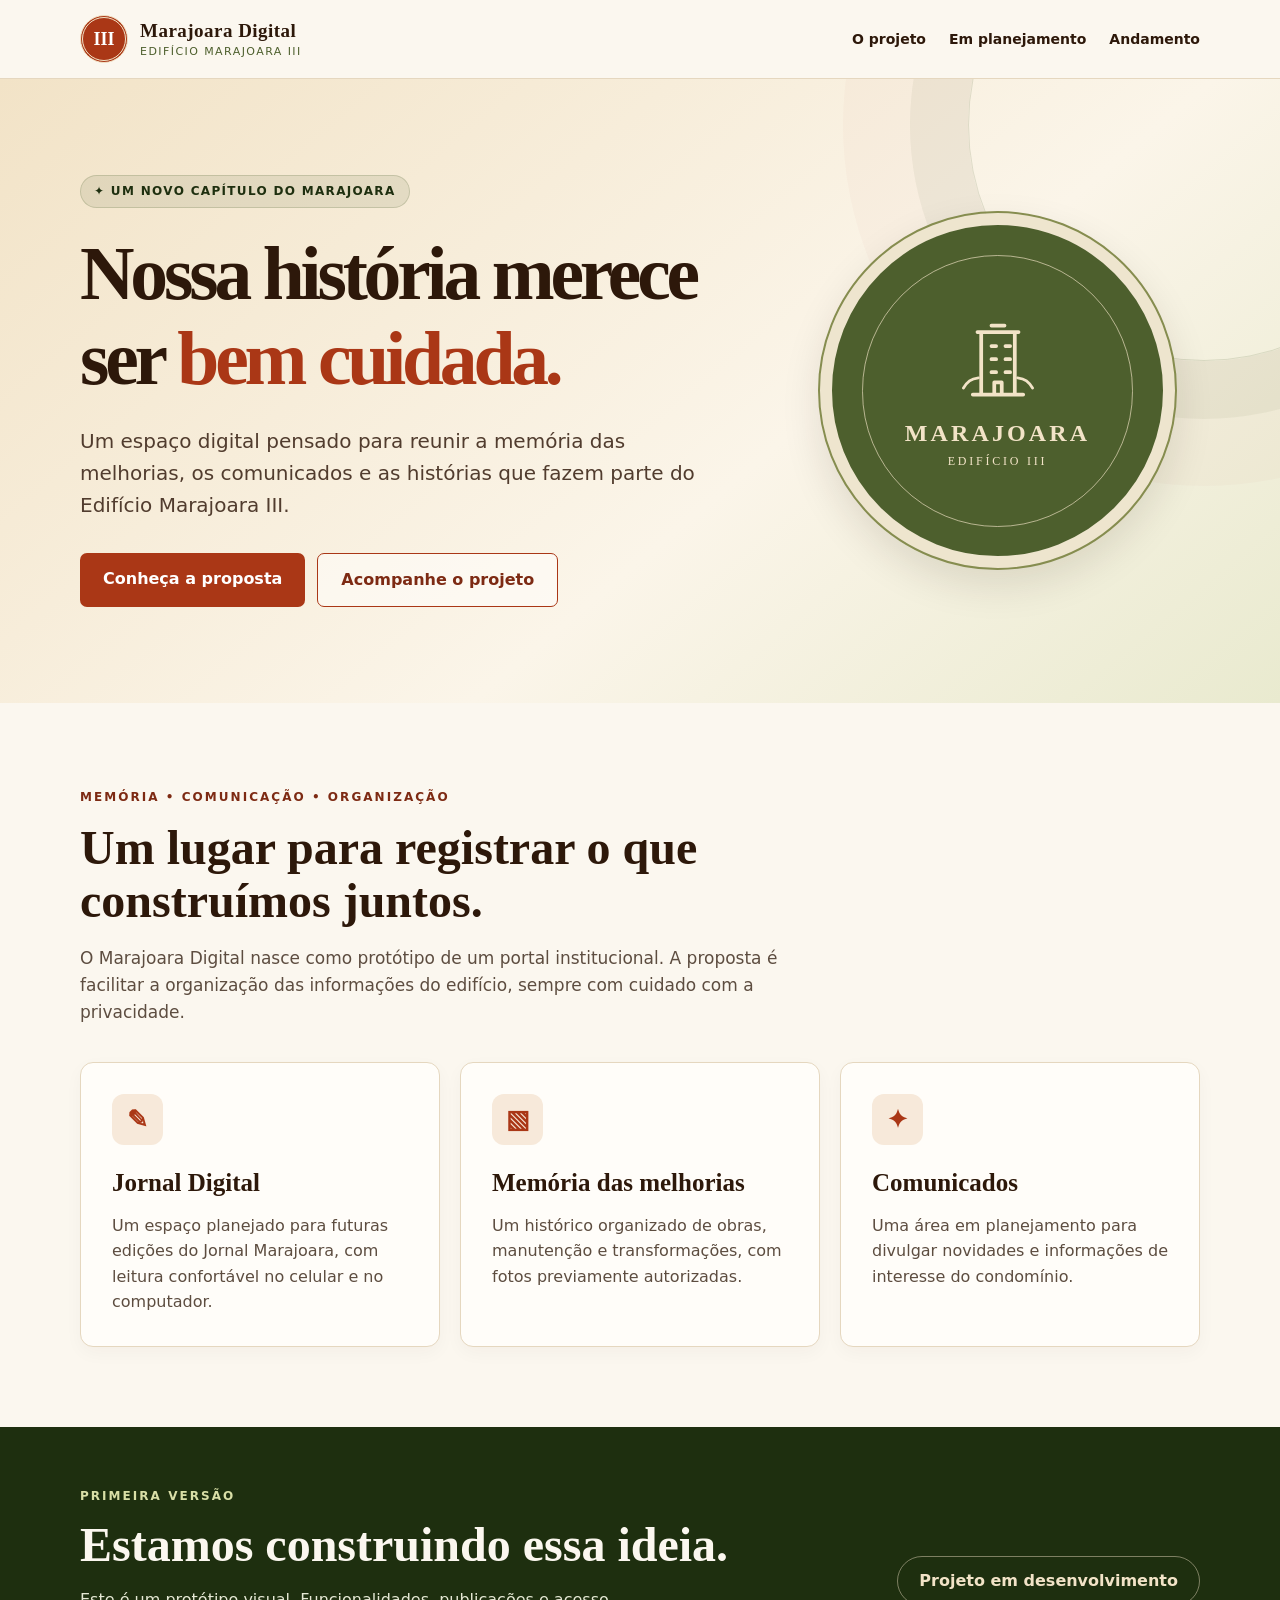
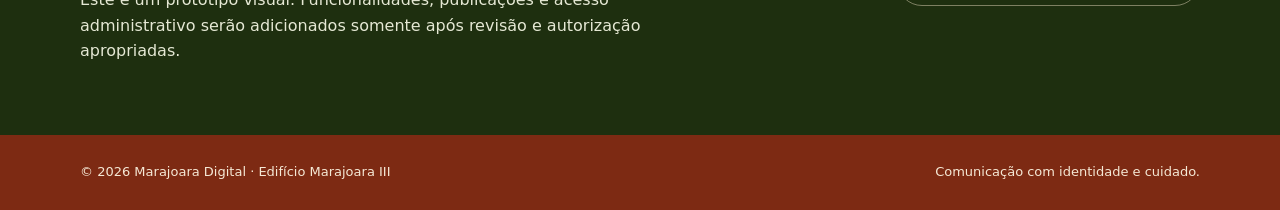
==== index.html @ 214b1c02 "Add files via upload" ====
<!doctype html>
<html lang="pt-BR">
<head>
  <meta charset="utf-8">
  <meta name="viewport" content="width=device-width, initial-scale=1">
  <meta name="theme-color" content="#AA3716">
  <meta name="description" content="Conheça o Marajoara Digital, um projeto de memória, informação e comunicação para o Edifício Marajoara III.">
  <title>Marajoara Digital | Edifício Marajoara III</title>
  <style>
    :root {
      --terracota: #AA3716;
      --terracota-dark: #7D2A13;
      --cream: #F2E3C7;
      --paper: #FBF7EF;
      --ink: #2D180A;
      --green: #4D5F2D;
      --deep-green: #1E2F0F;
      --olive: #868D4F;
      --line: #E5D7BF;
      --shadow: 0 16px 40px rgba(45,24,10,.12);
    }
    * { box-sizing: border-box; }
    html { scroll-behavior: smooth; }
    body { margin: 0; background: var(--paper); color: var(--ink); font: 16px/1.6 system-ui,-apple-system,"Segoe UI",sans-serif; }
    a { color: inherit; }
    a:focus-visible { outline: 3px solid var(--green); outline-offset: 4px; }
    .wrap { width: min(1120px, calc(100% - 40px)); margin-inline: auto; }
    header { background: var(--paper); border-bottom: 1px solid var(--line); }
    .nav { display: flex; align-items: center; justify-content: space-between; flex-wrap: wrap; gap: 20px; padding-block: 15px; }
    .brand { display: flex; align-items: center; gap: 12px; text-decoration: none; }
    .brand-mark { display: grid; place-items: center; width: 48px; height: 48px; border-radius: 50%; background: var(--terracota); color: white; font: bold 18px/1 Georgia,serif; border: 3px double var(--cream); }
    .brand-text { display: grid; line-height: 1.18; }
    .brand-text strong { font: bold 19px Georgia,serif; letter-spacing: .025em; }
    .brand-text small { margin-top: 4px; font-size: 11px; letter-spacing: .13em; text-transform: uppercase; color: var(--green); }
    nav { display: flex; gap: 23px; align-items: center; flex-wrap: wrap; }
    nav a { font-size: 14px; font-weight: 650; text-decoration: none; }
    nav a:hover { color: var(--terracota); }
    .hero { position: relative; overflow: hidden; background: linear-gradient(140deg, var(--cream), #FBF5E9 60%, #E9EACF); }
    .hero::before { content: ""; position: absolute; width: 470px; height: 470px; border: 1px solid rgba(77,95,45,.16); border-radius: 50%; right: -160px; top: -190px; box-shadow: 0 0 0 58px rgba(77,95,45,.06), 0 0 0 125px rgba(170,55,22,.025); }
    .hero-inner { position: relative; display: grid; grid-template-columns: 1.25fr .75fr; gap: 40px; align-items: center; padding-block: 96px; }
    .eyebrow { display: inline-flex; align-items: center; gap: 8px; padding: 6px 13px; background: rgba(77,95,45,.11); border: 1px solid rgba(77,95,45,.2); border-radius: 40px; color: var(--deep-green); text-transform: uppercase; font-size: 12px; letter-spacing: .11em; font-weight: 750; }
    h1, h2, h3 { font-family: Georgia,"Times New Roman",serif; line-height: 1.12; }
    h1 { font-size: clamp(43px, 5.9vw, 80px); letter-spacing: -.055em; margin: 24px 0; }
    h1 em { color: var(--terracota); font-style: normal; }
    .lead { max-width: 650px; font-size: clamp(17px,1.8vw,20px); color: #513C2E; }
    .actions { display:flex; flex-wrap: wrap; gap: 12px; margin-top: 32px; }
    .button { text-decoration: none; display: inline-block; padding: 13px 23px; border-radius: 7px; font-weight: 720; transition: transform .2s; }
    .button:hover { transform: translateY(-2px); }
    .button.primary { background: var(--terracota); color: white; }
    .button.secondary { border: 1px solid var(--terracota); color: var(--terracota-dark); background: rgba(255,255,255,.45); }
    .hero-art { min-height: 370px; display: grid; place-items: center; }
    .seal { width: min(100%,355px); aspect-ratio: 1; border-radius: 50%; background: var(--green); display: grid; place-items: center; box-shadow: var(--shadow); border: 12px solid #EEE5CE; outline: 2px solid var(--olive); color: var(--cream); }
    .seal-inner { text-align: center; border: 1px solid rgba(242,227,199,.65); width: 82%; aspect-ratio: 1; border-radius: 50%; display: flex; flex-direction: column; align-items: center; justify-content: center; }
    .seal svg { width: 84px; height: 98px; margin-bottom: 10px; }
    .seal b { font: bold 24px Georgia,serif; letter-spacing: .13em; }
    .seal span { font: 12px Georgia,serif; letter-spacing: .23em; margin-top: 7px; }
    section.content { padding-block: 80px; }
    .section-title { max-width: 700px; }
    .kicker { color: var(--terracota-dark); font-size: 12px; font-weight: 800; letter-spacing: .17em; text-transform: uppercase; }
    h2 { font-size: clamp(32px,3.9vw,48px); margin: 12px 0 16px; }
    .section-title p { color: #5D4D40; font-size: 17px; }
    .cards { display: grid; grid-template-columns: repeat(3,minmax(0,1fr)); gap: 20px; margin-top: 35px; }
    .card { background: #FFFDF9; border: 1px solid var(--line); border-radius: 13px; padding: 31px; box-shadow: 0 6px 18px rgba(45,24,10,.035); }
    .card-icon { display: grid; place-items: center; height: 51px; width: 51px; font: bold 25px Georgia,serif; color: var(--terracota); background: #F7E9DA; border-radius: 12px; }
    .card h3 { margin: 24px 0 9px; font-size: 25px; }
    .card p { color: #5D4D40; margin-bottom: 0; }
    .status { background: var(--deep-green); color: var(--paper); }
    .status-inner { display: grid; grid-template-columns: 1fr auto; align-items: center; gap: 35px; padding-block: 55px; }
    .status .kicker { color: #D9DFA7; }
    .status h2 { margin-block: 10px; }
    .status p { color: #E5E8D4; max-width: 640px; }
    .status-tag { border: 1px solid rgba(242,227,199,.45); color: var(--cream); border-radius: 999px; padding: 11px 21px; white-space: nowrap; font-weight: 700; }
    footer { background: var(--terracota-dark); color: #F5E8D5; padding-block: 27px; }
    footer .wrap { display: flex; justify-content: space-between; gap: 20px; flex-wrap: wrap; }
    footer small { font-size: 13px; }
    @media (max-width: 800px) {
      .hero-inner { grid-template-columns: 1fr; padding-block: 63px; gap: 22px; }
      .hero-art { min-height: 250px; }
      .seal { width: 250px; }
      .seal svg { height: 75px; width: 70px; }
      .seal b { font-size: 17px; }
      .seal span { font-size: 10px; }
      .cards { grid-template-columns: 1fr; }
      .status-inner { grid-template-columns: 1fr; gap: 10px; }
      .status-tag { justify-self: start; }
    }
    @media (max-width: 500px) { nav { gap: 13px; } nav a { font-size: 13px; } .brand-text strong { font-size: 16px; } section.content { padding-block: 58px; } .card { padding: 25px; } }
    @media (prefers-reduced-motion: reduce) { html { scroll-behavior: auto; } .button { transition: none; } }
  </style>
</head>
<body>
  <header id="inicio">
    <div class="wrap nav">
      <a class="brand" href="#inicio" aria-label="Marajoara Digital, início">
        <span class="brand-mark" aria-hidden="true">III</span>
        <span class="brand-text"><strong>Marajoara Digital</strong><small>Edifício Marajoara III</small></span>
      </a>
      <nav aria-label="Navegação principal">
        <a href="#projeto">O projeto</a>
        <a href="#recursos">Em planejamento</a>
        <a href="#andamento">Andamento</a>
      </nav>
    </div>
  </header>
  <main>
    <section class="hero" aria-labelledby="titulo">
      <div class="wrap hero-inner">
        <div>
          <span class="eyebrow">✦ Um novo capítulo do Marajoara</span>
          <h1 id="titulo">Nossa história merece ser <em>bem cuidada.</em></h1>
          <p class="lead">Um espaço digital pensado para reunir a memória das melhorias, os comunicados e as histórias que fazem parte do Edifício Marajoara III.</p>
          <div class="actions">
            <a class="button primary" href="#projeto">Conheça a proposta</a>
            <a class="button secondary" href="#andamento">Acompanhe o projeto</a>
          </div>
        </div>
        <div class="hero-art" aria-hidden="true">
          <div class="seal"><div class="seal-inner">
            <svg viewBox="0 0 90 100" fill="none" xmlns="http://www.w3.org/2000/svg" aria-hidden="true">
              <path d="M18 86H72M27 86V19H63V86M23 19H67M38 12H52M38 34H43M53 34H58M38 48H43M53 48H58M38 62H43M53 62H58M41 86V73H49V86" stroke="currentColor" stroke-width="4" stroke-linecap="round" stroke-linejoin="round"/>
              <path d="M8 79C12 72 16 69 24 68M82 79C78 72 74 69 66 68" stroke="currentColor" stroke-width="3" stroke-linecap="round"/>
            </svg>
            <b>MARAJOARA</b><span>EDIFÍCIO III</span>
          </div></div>
        </div>
      </div>
    </section>
    <section class="content wrap" id="projeto">
      <div class="section-title">
        <span class="kicker">Memória • Comunicação • Organização</span>
        <h2>Um lugar para registrar o que construímos juntos.</h2>
        <p>O Marajoara Digital nasce como protótipo de um portal institucional. A proposta é facilitar a organização das informações do edifício, sempre com cuidado com a privacidade.</p>
      </div>
      <div class="cards" id="recursos">
        <article class="card"><span class="card-icon" aria-hidden="true">✎</span><h3>Jornal Digital</h3><p>Um espaço planejado para futuras edições do Jornal Marajoara, com leitura confortável no celular e no computador.</p></article>
        <article class="card"><span class="card-icon" aria-hidden="true">▧</span><h3>Memória das melhorias</h3><p>Um histórico organizado de obras, manutenção e transformações, com fotos previamente autorizadas.</p></article>
        <article class="card"><span class="card-icon" aria-hidden="true">✦</span><h3>Comunicados</h3><p>Uma área em planejamento para divulgar novidades e informações de interesse do condomínio.</p></article>
      </div>
    </section>
    <section class="status" id="andamento">
      <div class="wrap status-inner">
        <div><span class="kicker">Primeira versão</span><h2>Estamos construindo essa ideia.</h2><p>Este é um protótipo visual. Funcionalidades, publicações e acesso administrativo serão adicionados somente após revisão e autorização apropriadas.</p></div>
        <span class="status-tag">Projeto em desenvolvimento</span>
      </div>
    </section>
  </main>
  <footer><div class="wrap"><small>© <span id="ano">2026</span> Marajoara Digital · Edifício Marajoara III</small><small>Comunicação com identidade e cuidado.</small></div></footer>
  <script>document.getElementById('ano').textContent = new Date().getFullYear();</script>
</body>
</html>
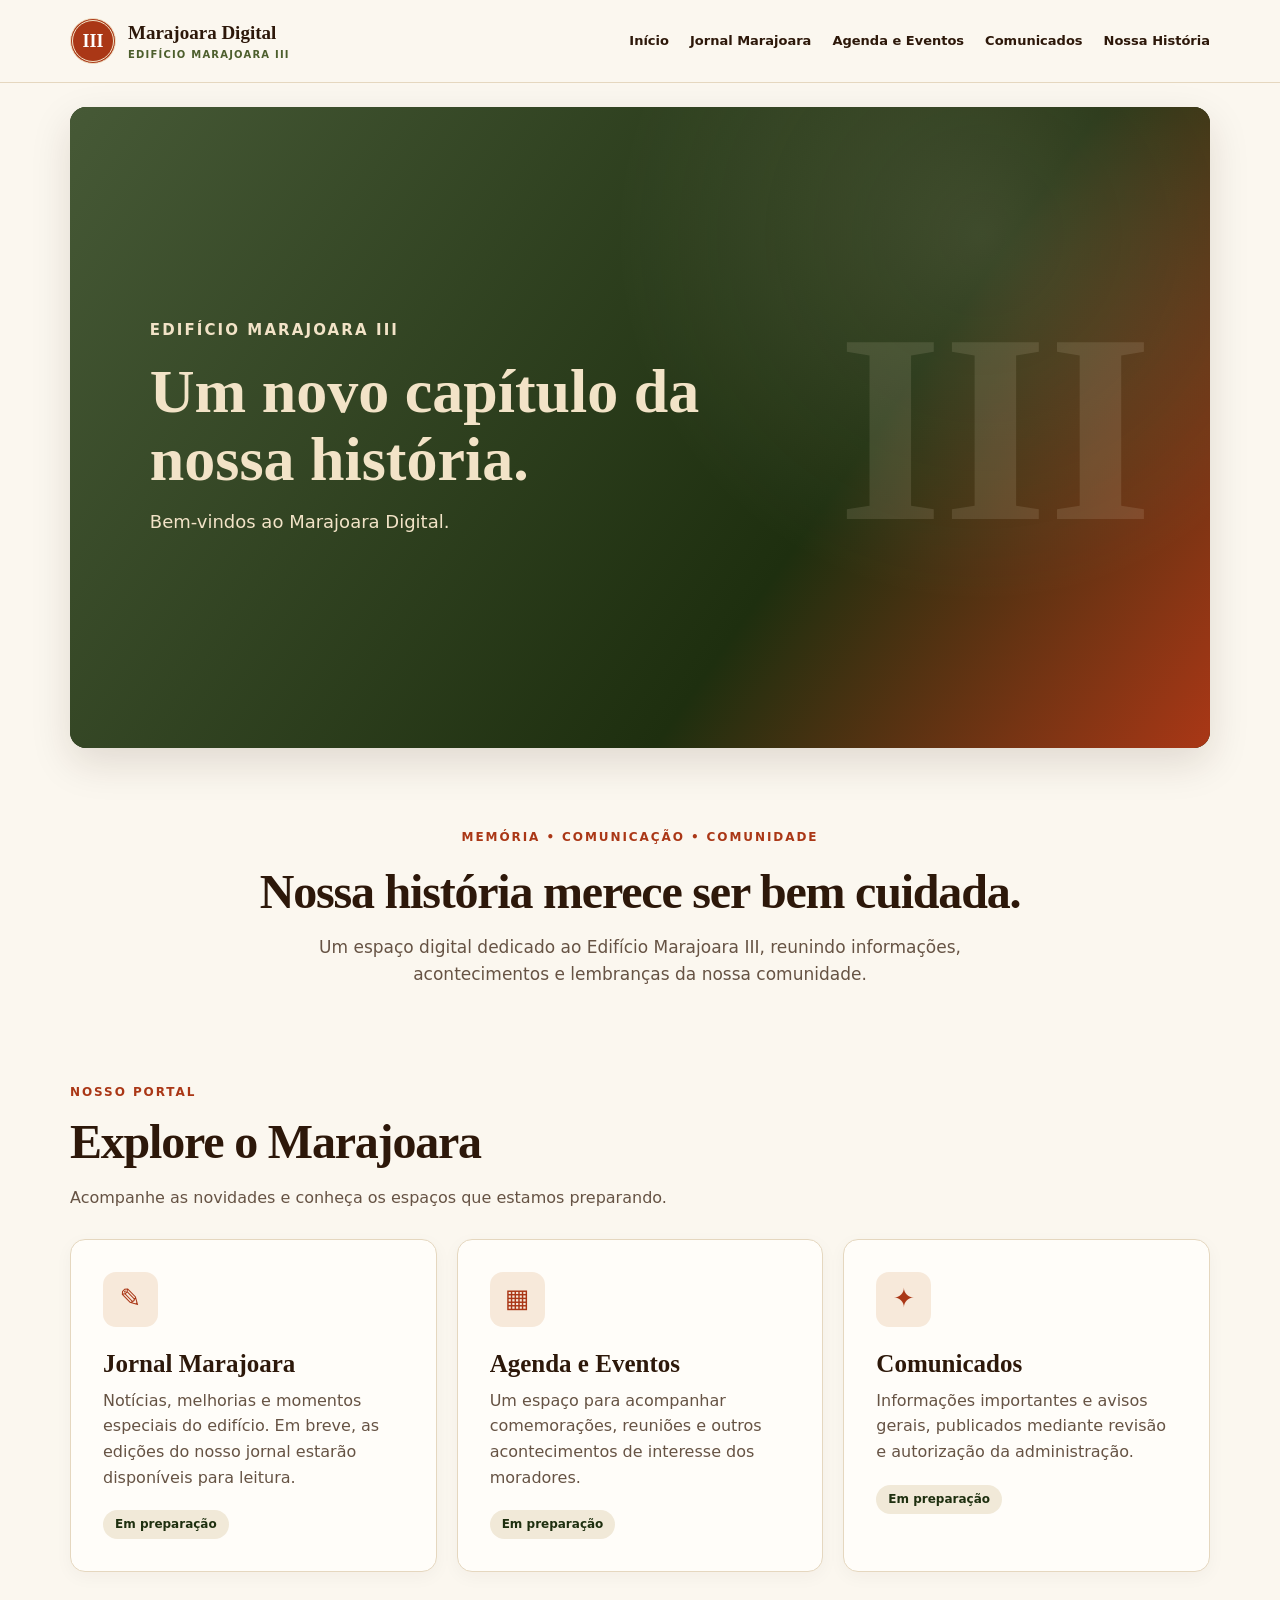
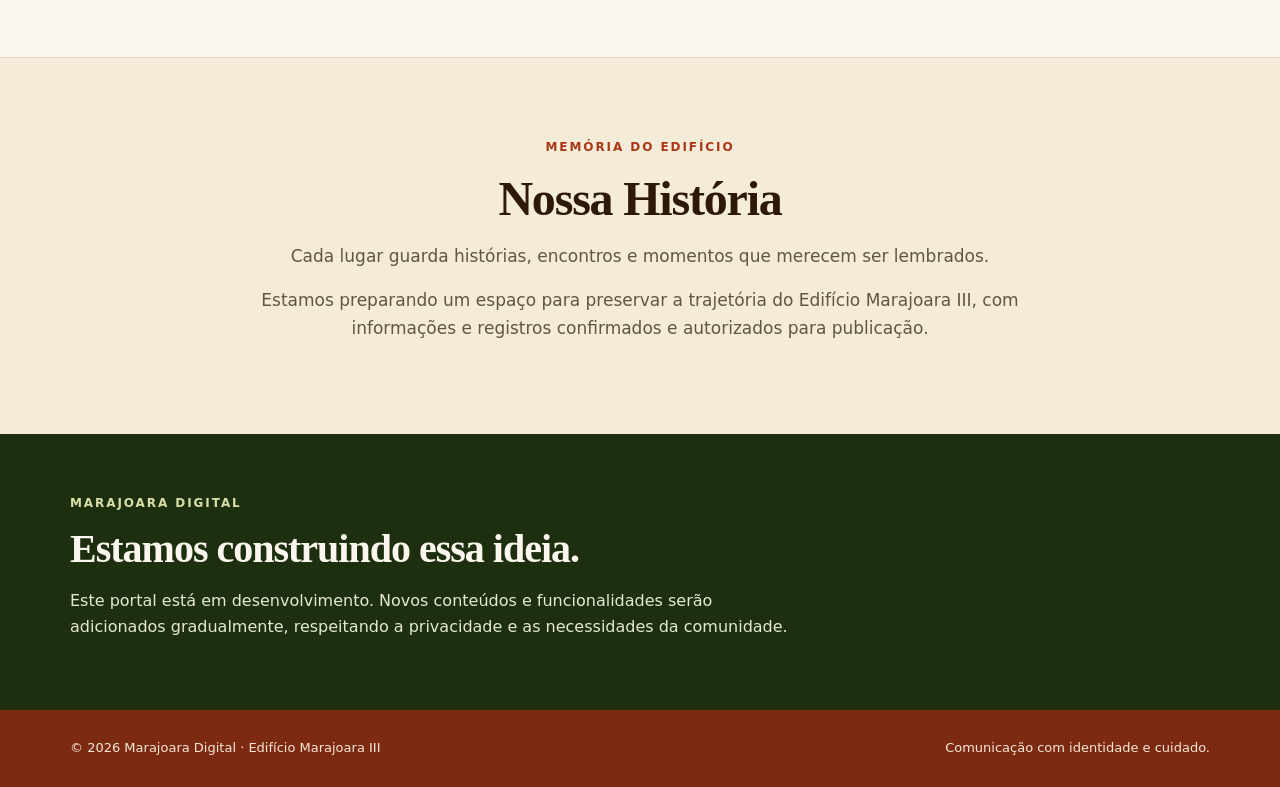
==== commit 49c3bfe9: "Update index.html" ====
--- a/index.html
+++ b/index.html
@@ -1,150 +1,866 @@
-<!doctype html>
+<!DOCTYPE html>
 <html lang="pt-BR">
 <head>
-  <meta charset="utf-8">
+  <meta charset="UTF-8">
   <meta name="viewport" content="width=device-width, initial-scale=1">
   <meta name="theme-color" content="#AA3716">
-  <meta name="description" content="Conheça o Marajoara Digital, um projeto de memória, informação e comunicação para o Edifício Marajoara III.">
+  <meta name="description" content="Marajoara Digital: jornal, agenda, comunicados e memória do Edifício Marajoara III.">
   <title>Marajoara Digital | Edifício Marajoara III</title>
+
   <style>
     :root {
       --terracota: #AA3716;
-      --terracota-dark: #7D2A13;
-      --cream: #F2E3C7;
-      --paper: #FBF7EF;
-      --ink: #2D180A;
-      --green: #4D5F2D;
-      --deep-green: #1E2F0F;
-      --olive: #868D4F;
-      --line: #E5D7BF;
-      --shadow: 0 16px 40px rgba(45,24,10,.12);
-    }
+      --terracota-escuro: #7D2A13;
+      --creme: #F2E3C7;
+      --papel: #FBF7EF;
+      --verde: #4D5F2D;
+      --verde-escuro: #1E2F0F;
+      --texto: #2D180A;
+      --borda: #E5D7BF;
+    }
+
     * { box-sizing: border-box; }
-    html { scroll-behavior: smooth; }
-    body { margin: 0; background: var(--paper); color: var(--ink); font: 16px/1.6 system-ui,-apple-system,"Segoe UI",sans-serif; }
+
+    html {
+      scroll-behavior: smooth;
+      scroll-padding-top: 100px;
+    }
+
+    body {
+      margin: 0;
+      font-family: system-ui, -apple-system, "Segoe UI", sans-serif;
+      background: var(--papel);
+      color: var(--texto);
+      line-height: 1.6;
+    }
+
     a { color: inherit; }
-    a:focus-visible { outline: 3px solid var(--green); outline-offset: 4px; }
-    .wrap { width: min(1120px, calc(100% - 40px)); margin-inline: auto; }
-    header { background: var(--paper); border-bottom: 1px solid var(--line); }
-    .nav { display: flex; align-items: center; justify-content: space-between; flex-wrap: wrap; gap: 20px; padding-block: 15px; }
-    .brand { display: flex; align-items: center; gap: 12px; text-decoration: none; }
-    .brand-mark { display: grid; place-items: center; width: 48px; height: 48px; border-radius: 50%; background: var(--terracota); color: white; font: bold 18px/1 Georgia,serif; border: 3px double var(--cream); }
-    .brand-text { display: grid; line-height: 1.18; }
-    .brand-text strong { font: bold 19px Georgia,serif; letter-spacing: .025em; }
-    .brand-text small { margin-top: 4px; font-size: 11px; letter-spacing: .13em; text-transform: uppercase; color: var(--green); }
-    nav { display: flex; gap: 23px; align-items: center; flex-wrap: wrap; }
-    nav a { font-size: 14px; font-weight: 650; text-decoration: none; }
-    nav a:hover { color: var(--terracota); }
-    .hero { position: relative; overflow: hidden; background: linear-gradient(140deg, var(--cream), #FBF5E9 60%, #E9EACF); }
-    .hero::before { content: ""; position: absolute; width: 470px; height: 470px; border: 1px solid rgba(77,95,45,.16); border-radius: 50%; right: -160px; top: -190px; box-shadow: 0 0 0 58px rgba(77,95,45,.06), 0 0 0 125px rgba(170,55,22,.025); }
-    .hero-inner { position: relative; display: grid; grid-template-columns: 1.25fr .75fr; gap: 40px; align-items: center; padding-block: 96px; }
-    .eyebrow { display: inline-flex; align-items: center; gap: 8px; padding: 6px 13px; background: rgba(77,95,45,.11); border: 1px solid rgba(77,95,45,.2); border-radius: 40px; color: var(--deep-green); text-transform: uppercase; font-size: 12px; letter-spacing: .11em; font-weight: 750; }
-    h1, h2, h3 { font-family: Georgia,"Times New Roman",serif; line-height: 1.12; }
-    h1 { font-size: clamp(43px, 5.9vw, 80px); letter-spacing: -.055em; margin: 24px 0; }
-    h1 em { color: var(--terracota); font-style: normal; }
-    .lead { max-width: 650px; font-size: clamp(17px,1.8vw,20px); color: #513C2E; }
-    .actions { display:flex; flex-wrap: wrap; gap: 12px; margin-top: 32px; }
-    .button { text-decoration: none; display: inline-block; padding: 13px 23px; border-radius: 7px; font-weight: 720; transition: transform .2s; }
-    .button:hover { transform: translateY(-2px); }
-    .button.primary { background: var(--terracota); color: white; }
-    .button.secondary { border: 1px solid var(--terracota); color: var(--terracota-dark); background: rgba(255,255,255,.45); }
-    .hero-art { min-height: 370px; display: grid; place-items: center; }
-    .seal { width: min(100%,355px); aspect-ratio: 1; border-radius: 50%; background: var(--green); display: grid; place-items: center; box-shadow: var(--shadow); border: 12px solid #EEE5CE; outline: 2px solid var(--olive); color: var(--cream); }
-    .seal-inner { text-align: center; border: 1px solid rgba(242,227,199,.65); width: 82%; aspect-ratio: 1; border-radius: 50%; display: flex; flex-direction: column; align-items: center; justify-content: center; }
-    .seal svg { width: 84px; height: 98px; margin-bottom: 10px; }
-    .seal b { font: bold 24px Georgia,serif; letter-spacing: .13em; }
-    .seal span { font: 12px Georgia,serif; letter-spacing: .23em; margin-top: 7px; }
-    section.content { padding-block: 80px; }
-    .section-title { max-width: 700px; }
-    .kicker { color: var(--terracota-dark); font-size: 12px; font-weight: 800; letter-spacing: .17em; text-transform: uppercase; }
-    h2 { font-size: clamp(32px,3.9vw,48px); margin: 12px 0 16px; }
-    .section-title p { color: #5D4D40; font-size: 17px; }
-    .cards { display: grid; grid-template-columns: repeat(3,minmax(0,1fr)); gap: 20px; margin-top: 35px; }
-    .card { background: #FFFDF9; border: 1px solid var(--line); border-radius: 13px; padding: 31px; box-shadow: 0 6px 18px rgba(45,24,10,.035); }
-    .card-icon { display: grid; place-items: center; height: 51px; width: 51px; font: bold 25px Georgia,serif; color: var(--terracota); background: #F7E9DA; border-radius: 12px; }
-    .card h3 { margin: 24px 0 9px; font-size: 25px; }
-    .card p { color: #5D4D40; margin-bottom: 0; }
-    .status { background: var(--deep-green); color: var(--paper); }
-    .status-inner { display: grid; grid-template-columns: 1fr auto; align-items: center; gap: 35px; padding-block: 55px; }
-    .status .kicker { color: #D9DFA7; }
-    .status h2 { margin-block: 10px; }
-    .status p { color: #E5E8D4; max-width: 640px; }
-    .status-tag { border: 1px solid rgba(242,227,199,.45); color: var(--cream); border-radius: 999px; padding: 11px 21px; white-space: nowrap; font-weight: 700; }
-    footer { background: var(--terracota-dark); color: #F5E8D5; padding-block: 27px; }
-    footer .wrap { display: flex; justify-content: space-between; gap: 20px; flex-wrap: wrap; }
-    footer small { font-size: 13px; }
-    @media (max-width: 800px) {
-      .hero-inner { grid-template-columns: 1fr; padding-block: 63px; gap: 22px; }
-      .hero-art { min-height: 250px; }
-      .seal { width: 250px; }
-      .seal svg { height: 75px; width: 70px; }
-      .seal b { font-size: 17px; }
-      .seal span { font-size: 10px; }
-      .cards { grid-template-columns: 1fr; }
-      .status-inner { grid-template-columns: 1fr; gap: 10px; }
-      .status-tag { justify-self: start; }
-    }
-    @media (max-width: 500px) { nav { gap: 13px; } nav a { font-size: 13px; } .brand-text strong { font-size: 16px; } section.content { padding-block: 58px; } .card { padding: 25px; } }
-    @media (prefers-reduced-motion: reduce) { html { scroll-behavior: auto; } .button { transition: none; } }
+
+    button { font: inherit; }
+
+    a:focus-visible,
+    button:focus-visible {
+      outline: 3px solid var(--verde);
+      outline-offset: 3px;
+    }
+
+    .container {
+      width: min(1140px, calc(100% - 36px));
+      margin: 0 auto;
+    }
+
+    /* CABEÇALHO */
+
+    .cabecalho {
+      position: sticky;
+      top: 0;
+      z-index: 100;
+      background: var(--papel);
+      border-bottom: 1px solid var(--borda);
+    }
+
+    .topo {
+      min-height: 82px;
+      display: flex;
+      justify-content: space-between;
+      align-items: center;
+      gap: 20px;
+      position: relative;
+    }
+
+    .marca {
+      display: flex;
+      align-items: center;
+      gap: 12px;
+      text-decoration: none;
+    }
+
+    .simbolo {
+      width: 46px;
+      height: 46px;
+      border-radius: 50%;
+      background: var(--terracota);
+      color: white;
+      border: 3px double var(--creme);
+      display: grid;
+      place-items: center;
+      font: bold 18px Georgia, serif;
+      flex-shrink: 0;
+    }
+
+    .marca-texto {
+      display: flex;
+      flex-direction: column;
+      line-height: 1.2;
+    }
+
+    .marca-texto strong {
+      font: bold 19px Georgia, serif;
+    }
+
+    .marca-texto small {
+      color: var(--verde);
+      font-size: 10px;
+      font-weight: 700;
+      letter-spacing: .12em;
+      text-transform: uppercase;
+      margin-top: 5px;
+    }
+
+    /* NAVEGAÇÃO */
+
+    .menu {
+      display: flex;
+      align-items: center;
+      gap: 21px;
+    }
+
+    .menu a {
+      font-size: 13px;
+      font-weight: 700;
+      text-decoration: none;
+      transition: color .2s;
+    }
+
+    .menu a:hover {
+      color: var(--terracota);
+    }
+
+    .hamburguer {
+      display: none;
+      width: 46px;
+      height: 46px;
+      align-items: center;
+      justify-content: center;
+      flex-direction: column;
+      gap: 5px;
+      flex-shrink: 0;
+      border: 1px solid var(--borda);
+      border-radius: 10px;
+      background: white;
+      cursor: pointer;
+    }
+
+    .hamburguer span {
+      display: block;
+      width: 22px;
+      height: 2px;
+      background: var(--terracota-escuro);
+      border-radius: 3px;
+      transition: transform .2s, opacity .2s;
+    }
+
+    .hamburguer[aria-expanded="true"] span:first-child {
+      transform: translateY(7px) rotate(45deg);
+    }
+
+    .hamburguer[aria-expanded="true"] span:nth-child(2) {
+      opacity: 0;
+    }
+
+    .hamburguer[aria-expanded="true"] span:last-child {
+      transform: translateY(-7px) rotate(-45deg);
+    }
+
+    /* BANNER 16:9 */
+
+    .secao-banner {
+      padding-top: 24px;
+    }
+
+    .banner {
+      position: relative;
+      width: 100%;
+      aspect-ratio: 16 / 9;
+      overflow: hidden;
+      border-radius: 16px;
+      background: var(--verde-escuro);
+      box-shadow: 0 15px 40px rgba(45,24,10,.13);
+    }
+
+    .banner video {
+      position: absolute;
+      inset: 0;
+      display: block;
+      width: 100%;
+      height: 100%;
+      object-fit: contain;
+      opacity: 0;
+      background: var(--verde-escuro);
+    }
+
+    .banner video.pronto {
+      opacity: 1;
+    }
+
+    .banner-provisorio {
+      position: absolute;
+      inset: 0;
+      display: flex;
+      align-items: center;
+      padding: 7%;
+      color: var(--creme);
+      background:
+        radial-gradient(
+          circle at 80% 20%,
+          rgba(242,227,199,.15),
+          transparent 35%
+        ),
+        linear-gradient(
+          125deg,
+          #465936,
+          var(--verde-escuro) 65%,
+          var(--terracota)
+        );
+    }
+
+    .banner-provisorio.oculto {
+      display: none;
+    }
+
+    .banner-marca {
+      position: absolute;
+      right: 5%;
+      font: bold clamp(100px,22vw,270px) Georgia, serif;
+      opacity: .12;
+    }
+
+    .banner-texto {
+      position: relative;
+      z-index: 1;
+      max-width: 70%;
+    }
+
+    .banner-texto small {
+      display: block;
+      font-size: clamp(9px,1.3vw,15px);
+      font-weight: 750;
+      letter-spacing: .14em;
+      text-transform: uppercase;
+    }
+
+    .banner-texto h1 {
+      margin: 15px 0;
+      font: bold clamp(22px,5vw,62px)/1.1 Georgia, serif;
+    }
+
+    .banner-texto p {
+      margin: 0;
+      font-size: clamp(11px,1.5vw,18px);
+    }
+
+    /* APRESENTAÇÃO */
+
+    .boas-vindas {
+      padding: 75px 0 35px;
+      text-align: center;
+    }
+
+    .etiqueta {
+      color: var(--terracota);
+      font-size: 12px;
+      font-weight: 800;
+      text-transform: uppercase;
+      letter-spacing: .16em;
+    }
+
+    h2 {
+      font: bold clamp(31px,4vw,48px)/1.15 Georgia, serif;
+      letter-spacing: -.025em;
+    }
+
+    .boas-vindas h2 {
+      max-width: 800px;
+      margin: 15px auto;
+    }
+
+    .boas-vindas p {
+      max-width: 720px;
+      margin: 0 auto;
+      color: #665344;
+      font-size: 17px;
+    }
+
+    /* CARTÕES */
+
+    .secao {
+      padding: 55px 0;
+    }
+
+    .titulo-secao {
+      margin-bottom: 28px;
+    }
+
+    .titulo-secao h2 {
+      margin: 10px 0;
+    }
+
+    .titulo-secao p {
+      max-width: 710px;
+      color: #665344;
+    }
+
+    .cartoes {
+      display: grid;
+      grid-template-columns: repeat(3, minmax(0,1fr));
+      gap: 20px;
+    }
+
+    .cartao {
+      padding: 32px;
+      background: #FFFDF9;
+      border: 1px solid var(--borda);
+      border-radius: 15px;
+      box-shadow: 0 5px 18px rgba(45,24,10,.04);
+    }
+
+    .cartao-icone {
+      display: grid;
+      place-items: center;
+      width: 55px;
+      height: 55px;
+      background: #F7E9DA;
+      color: var(--terracota);
+      border-radius: 13px;
+      font-size: 26px;
+    }
+
+    .cartao h3 {
+      margin: 23px 0 10px;
+      font: bold 25px Georgia, serif;
+    }
+
+    .cartao p {
+      margin: 0 0 20px;
+      color: #665344;
+    }
+
+    .em-breve {
+      display: inline-block;
+      padding: 5px 12px;
+      background: #F1E9D8;
+      border-radius: 30px;
+      color: var(--verde-escuro);
+      font-size: 12px;
+      font-weight: 700;
+    }
+
+    /* NOSSA HISTÓRIA */
+
+    .historia {
+      margin-top: 30px;
+      padding: 75px 0;
+      background: #F4EBD9;
+      border-top: 1px solid var(--borda);
+    }
+
+    .historia-interna {
+      max-width: 790px;
+      text-align: center;
+    }
+
+    .historia h2 {
+      margin: 12px 0;
+    }
+
+    .historia p {
+      color: #665344;
+      font-size: 17px;
+    }
+
+    /* PROJETO */
+
+    .projeto {
+      padding: 55px 0;
+      background: var(--verde-escuro);
+      color: var(--papel);
+    }
+
+    .projeto h2 {
+      margin: 12px 0;
+      font-size: clamp(28px,3.5vw,40px);
+    }
+
+    .projeto p {
+      max-width: 740px;
+      color: #E5E8D4;
+    }
+
+    .projeto .etiqueta {
+      color: #D9DFA7;
+    }
+
+    /* RODAPÉ */
+
+    footer {
+      background: var(--terracota-escuro);
+      color: #F5E8D5;
+      padding: 28px 0;
+    }
+
+    .rodape {
+      display: flex;
+      justify-content: space-between;
+      flex-wrap: wrap;
+      gap: 15px;
+      font-size: 13px;
+    }
+
+    /* RESPONSIVIDADE */
+
+    @media (max-width: 900px) {
+      .hamburguer {
+        display: flex;
+      }
+
+      .menu {
+        display: none;
+        position: absolute;
+        top: 100%;
+        right: 0;
+        z-index: 110;
+        width: min(350px, 100%);
+        flex-direction: column;
+        align-items: stretch;
+        gap: 3px;
+        padding: 14px;
+        background: var(--papel);
+        border: 1px solid var(--borda);
+        border-radius: 0 0 14px 14px;
+        box-shadow: 0 15px 35px rgba(45,24,10,.15);
+      }
+
+      .menu.aberto {
+        display: flex;
+      }
+
+      .menu a {
+        display: block;
+        padding: 13px 15px;
+        border-radius: 8px;
+        font-size: 15px;
+      }
+
+      .menu a:hover {
+        background: var(--creme);
+      }
+
+      .cartoes {
+        grid-template-columns: 1fr;
+      }
+    }
+
+    @media (max-width: 500px) {
+      .container {
+        width: calc(100% - 28px);
+      }
+
+      .topo {
+        min-height: 74px;
+        gap: 10px;
+      }
+
+      .marca {
+        gap: 9px;
+      }
+
+      .simbolo {
+        width: 40px;
+        height: 40px;
+      }
+
+      .marca-texto strong {
+        font-size: 16px;
+      }
+
+      .marca-texto small {
+        font-size: 9px;
+      }
+
+      .secao-banner {
+        padding-top: 14px;
+      }
+
+      .banner {
+        border-radius: 10px;
+      }
+
+      .banner-texto {
+        max-width: 90%;
+      }
+
+      .banner-texto h1 {
+        margin: 8px 0;
+      }
+
+      .boas-vindas {
+        padding: 55px 0 20px;
+      }
+
+      .boas-vindas p {
+        font-size: 16px;
+      }
+
+      .secao {
+        padding: 45px 0;
+      }
+
+      .cartao {
+        padding: 26px;
+      }
+
+      .historia {
+        padding: 55px 0;
+      }
+    }
+
+    @media (prefers-reduced-motion: reduce) {
+      html {
+        scroll-behavior: auto;
+      }
+
+      .hamburguer span {
+        transition: none;
+      }
+    }
   </style>
 </head>
+
 <body>
-  <header id="inicio">
-    <div class="wrap nav">
-      <a class="brand" href="#inicio" aria-label="Marajoara Digital, início">
-        <span class="brand-mark" aria-hidden="true">III</span>
-        <span class="brand-text"><strong>Marajoara Digital</strong><small>Edifício Marajoara III</small></span>
+
+  <!-- CABEÇALHO -->
+
+  <header class="cabecalho" id="inicio">
+    <div class="container topo">
+
+      <a class="marca" href="#inicio" aria-label="Marajoara Digital, início">
+        <span class="simbolo" aria-hidden="true">III</span>
+
+        <span class="marca-texto">
+          <strong>Marajoara Digital</strong>
+          <small>Edifício Marajoara III</small>
+        </span>
       </a>
-      <nav aria-label="Navegação principal">
-        <a href="#projeto">O projeto</a>
-        <a href="#recursos">Em planejamento</a>
-        <a href="#andamento">Andamento</a>
+
+      <button
+        class="hamburguer"
+        id="hamburguer"
+        type="button"
+        aria-label="Abrir menu"
+        aria-expanded="false"
+        aria-controls="menu-principal"
+      >
+        <span></span>
+        <span></span>
+        <span></span>
+      </button>
+
+      <nav
+        class="menu"
+        id="menu-principal"
+        aria-label="Navegação principal"
+      >
+        <a href="#inicio">Início</a>
+        <a href="#jornal">Jornal Marajoara</a>
+        <a href="#agenda">Agenda e Eventos</a>
+        <a href="#comunicados">Comunicados</a>
+        <a href="#historia">Nossa História</a>
       </nav>
+
     </div>
   </header>
+
   <main>
-    <section class="hero" aria-labelledby="titulo">
-      <div class="wrap hero-inner">
-        <div>
-          <span class="eyebrow">✦ Um novo capítulo do Marajoara</span>
-          <h1 id="titulo">Nossa história merece ser <em>bem cuidada.</em></h1>
-          <p class="lead">Um espaço digital pensado para reunir a memória das melhorias, os comunicados e as histórias que fazem parte do Edifício Marajoara III.</p>
-          <div class="actions">
-            <a class="button primary" href="#projeto">Conheça a proposta</a>
-            <a class="button secondary" href="#andamento">Acompanhe o projeto</a>
+
+    <!-- BANNER 16:9 -->
+
+    <section class="secao-banner" aria-label="Apresentação do Marajoara">
+      <div class="container">
+
+        <div class="banner">
+
+          <!--
+            Vídeo futuro:
+            assets/banner-marajoara.mp4
+
+            Exportar em MP4 H.264,
+            proporção 16:9 e sem áudio.
+          -->
+
+          <video
+            id="banner-video"
+            autoplay
+            muted
+            loop
+            playsinline
+            preload="metadata"
+            aria-label="Apresentação do Edifício Marajoara III"
+          >
+            <source
+              src="assets/banner-marajoara.mp4"
+              type="video/mp4"
+            >
+          </video>
+
+          <div class="banner-provisorio" id="banner-provisorio">
+            <span class="banner-marca" aria-hidden="true">III</span>
+
+            <div class="banner-texto">
+              <small>Edifício Marajoara III</small>
+              <h1>Um novo capítulo da nossa história.</h1>
+              <p>Bem-vindos ao Marajoara Digital.</p>
+            </div>
           </div>
+
         </div>
-        <div class="hero-art" aria-hidden="true">
-          <div class="seal"><div class="seal-inner">
-            <svg viewBox="0 0 90 100" fill="none" xmlns="http://www.w3.org/2000/svg" aria-hidden="true">
-              <path d="M18 86H72M27 86V19H63V86M23 19H67M38 12H52M38 34H43M53 34H58M38 48H43M53 48H58M38 62H43M53 62H58M41 86V73H49V86" stroke="currentColor" stroke-width="4" stroke-linecap="round" stroke-linejoin="round"/>
-              <path d="M8 79C12 72 16 69 24 68M82 79C78 72 74 69 66 68" stroke="currentColor" stroke-width="3" stroke-linecap="round"/>
-            </svg>
-            <b>MARAJOARA</b><span>EDIFÍCIO III</span>
-          </div></div>
-        </div>
+
       </div>
     </section>
-    <section class="content wrap" id="projeto">
-      <div class="section-title">
-        <span class="kicker">Memória • Comunicação • Organização</span>
-        <h2>Um lugar para registrar o que construímos juntos.</h2>
-        <p>O Marajoara Digital nasce como protótipo de um portal institucional. A proposta é facilitar a organização das informações do edifício, sempre com cuidado com a privacidade.</p>
+
+    <!-- BOAS-VINDAS -->
+
+    <section class="boas-vindas container">
+      <span class="etiqueta">
+        Memória • Comunicação • Comunidade
+      </span>
+
+      <h2>
+        Nossa história merece ser bem cuidada.
+      </h2>
+
+      <p>
+        Um espaço digital dedicado ao Edifício Marajoara III,
+        reunindo informações, acontecimentos e lembranças
+        da nossa comunidade.
+      </p>
+    </section>
+
+    <!-- JORNAL, AGENDA E COMUNICADOS -->
+
+    <section class="secao container" aria-labelledby="titulo-destaques">
+
+      <div class="titulo-secao">
+        <span class="etiqueta">Nosso portal</span>
+        <h2 id="titulo-destaques">Explore o Marajoara</h2>
+        <p>
+          Acompanhe as novidades e conheça os espaços
+          que estamos preparando.
+        </p>
       </div>
-      <div class="cards" id="recursos">
-        <article class="card"><span class="card-icon" aria-hidden="true">✎</span><h3>Jornal Digital</h3><p>Um espaço planejado para futuras edições do Jornal Marajoara, com leitura confortável no celular e no computador.</p></article>
-        <article class="card"><span class="card-icon" aria-hidden="true">▧</span><h3>Memória das melhorias</h3><p>Um histórico organizado de obras, manutenção e transformações, com fotos previamente autorizadas.</p></article>
-        <article class="card"><span class="card-icon" aria-hidden="true">✦</span><h3>Comunicados</h3><p>Uma área em planejamento para divulgar novidades e informações de interesse do condomínio.</p></article>
+
+      <div class="cartoes">
+
+        <article class="cartao" id="jornal">
+          <div class="cartao-icone" aria-hidden="true">✎</div>
+
+          <h3>Jornal Marajoara</h3>
+
+          <p>
+            Notícias, melhorias e momentos especiais do edifício.
+            Em breve, as edições do nosso jornal estarão
+            disponíveis para leitura.
+          </p>
+
+          <span class="em-breve">Em preparação</span>
+        </article>
+
+        <article class="cartao" id="agenda">
+          <div class="cartao-icone" aria-hidden="true">▦</div>
+
+          <h3>Agenda e Eventos</h3>
+
+          <p>
+            Um espaço para acompanhar comemorações,
+            reuniões e outros acontecimentos
+            de interesse dos moradores.
+          </p>
+
+          <span class="em-breve">Em preparação</span>
+        </article>
+
+        <article class="cartao" id="comunicados">
+          <div class="cartao-icone" aria-hidden="true">✦</div>
+
+          <h3>Comunicados</h3>
+
+          <p>
+            Informações importantes e avisos gerais,
+            publicados mediante revisão
+            e autorização da administração.
+          </p>
+
+          <span class="em-breve">Em preparação</span>
+        </article>
+
       </div>
     </section>
-    <section class="status" id="andamento">
-      <div class="wrap status-inner">
-        <div><span class="kicker">Primeira versão</span><h2>Estamos construindo essa ideia.</h2><p>Este é um protótipo visual. Funcionalidades, publicações e acesso administrativo serão adicionados somente após revisão e autorização apropriadas.</p></div>
-        <span class="status-tag">Projeto em desenvolvimento</span>
+
+    <!-- NOSSA HISTÓRIA -->
+
+    <section class="historia" id="historia">
+      <div class="container historia-interna">
+
+        <span class="etiqueta">Memória do edifício</span>
+
+        <h2>Nossa História</h2>
+
+        <p>
+          Cada lugar guarda histórias, encontros
+          e momentos que merecem ser lembrados.
+        </p>
+
+        <p>
+          Estamos preparando um espaço para preservar
+          a trajetória do Edifício Marajoara III,
+          com informações e registros confirmados
+          e autorizados para publicação.
+        </p>
+
       </div>
     </section>
+
+    <!-- DESENVOLVIMENTO -->
+
+    <section class="projeto">
+      <div class="container">
+
+        <span class="etiqueta">Marajoara Digital</span>
+
+        <h2>Estamos construindo essa ideia.</h2>
+
+        <p>
+          Este portal está em desenvolvimento.
+          Novos conteúdos e funcionalidades serão
+          adicionados gradualmente, respeitando
+          a privacidade e as necessidades
+          da comunidade.
+        </p>
+
+      </div>
+    </section>
+
   </main>
-  <footer><div class="wrap"><small>© <span id="ano">2026</span> Marajoara Digital · Edifício Marajoara III</small><small>Comunicação com identidade e cuidado.</small></div></footer>
-  <script>document.getElementById('ano').textContent = new Date().getFullYear();</script>
+
+  <!-- RODAPÉ -->
+
+  <footer>
+    <div class="container rodape">
+
+      <span>
+        © <span id="ano">2026</span>
+        Marajoara Digital · Edifício Marajoara III
+      </span>
+
+      <span>Comunicação com identidade e cuidado.</span>
+
+    </div>
+  </footer>
+
+  <!-- JAVASCRIPT -->
+
+  <script>
+    // Atualização automática do ano
+
+    document.getElementById("ano").textContent =
+      new Date().getFullYear();
+
+    // Menu hambúrguer
+
+    const botao = document.getElementById("hamburguer");
+    const menu = document.getElementById("menu-principal");
+
+    function abrirMenu(aberto) {
+      menu.classList.toggle("aberto", aberto);
+
+      botao.setAttribute(
+        "aria-expanded",
+        String(aberto)
+      );
+
+      botao.setAttribute(
+        "aria-label",
+        aberto ? "Fechar menu" : "Abrir menu"
+      );
+    }
+
+    botao.addEventListener("click", function () {
+      const aberto =
+        botao.getAttribute("aria-expanded") === "true";
+
+      abrirMenu(!aberto);
+    });
+
+    // Fecha ao escolher uma seção
+
+    menu.querySelectorAll("a").forEach(function (link) {
+      link.addEventListener("click", function () {
+        abrirMenu(false);
+      });
+    });
+
+    // Fecha ao pressionar Escape
+
+    document.addEventListener("keydown", function (evento) {
+      if (evento.key === "Escape") {
+        abrirMenu(false);
+      }
+    });
+
+    // Fecha ao clicar fora do menu
+
+    document.addEventListener("click", function (evento) {
+      if (
+        !menu.contains(evento.target) &&
+        !botao.contains(evento.target)
+      ) {
+        abrirMenu(false);
+      }
+    });
+
+    // Fecha ao voltar para desktop
+
+    window.addEventListener("resize", function () {
+      if (window.innerWidth > 900) {
+        abrirMenu(false);
+      }
+    });
+
+    // Banner MP4
+
+    const video = document.getElementById("banner-video");
+    const provisoria =
+      document.getElementById("banner-provisorio");
+
+    function mostrarVideo() {
+      video.classList.add("pronto");
+      provisoria.classList.add("oculto");
+    }
+
+    // Exibe o vídeo somente quando estiver funcionando
+
+    video.addEventListener("playing", mostrarVideo);
+
+    // Respeita a preferência de movimento reduzido
+
+    if (
+      window.matchMedia &&
+      window.matchMedia(
+        "(prefers-reduced-motion: reduce)"
+      ).matches
+    ) {
+      video.autoplay = false;
+      video.controls = true;
+
+      video.addEventListener("loadeddata", mostrarVideo);
+    }
+
+    // Se o arquivo ainda não existir, preserva a capa
+
+    video.addEventListener("error", function () {
+      video.classList.remove("pronto");
+      provisoria.classList.remove("oculto");
+    });
+  </script>
+
 </body>
 </html>
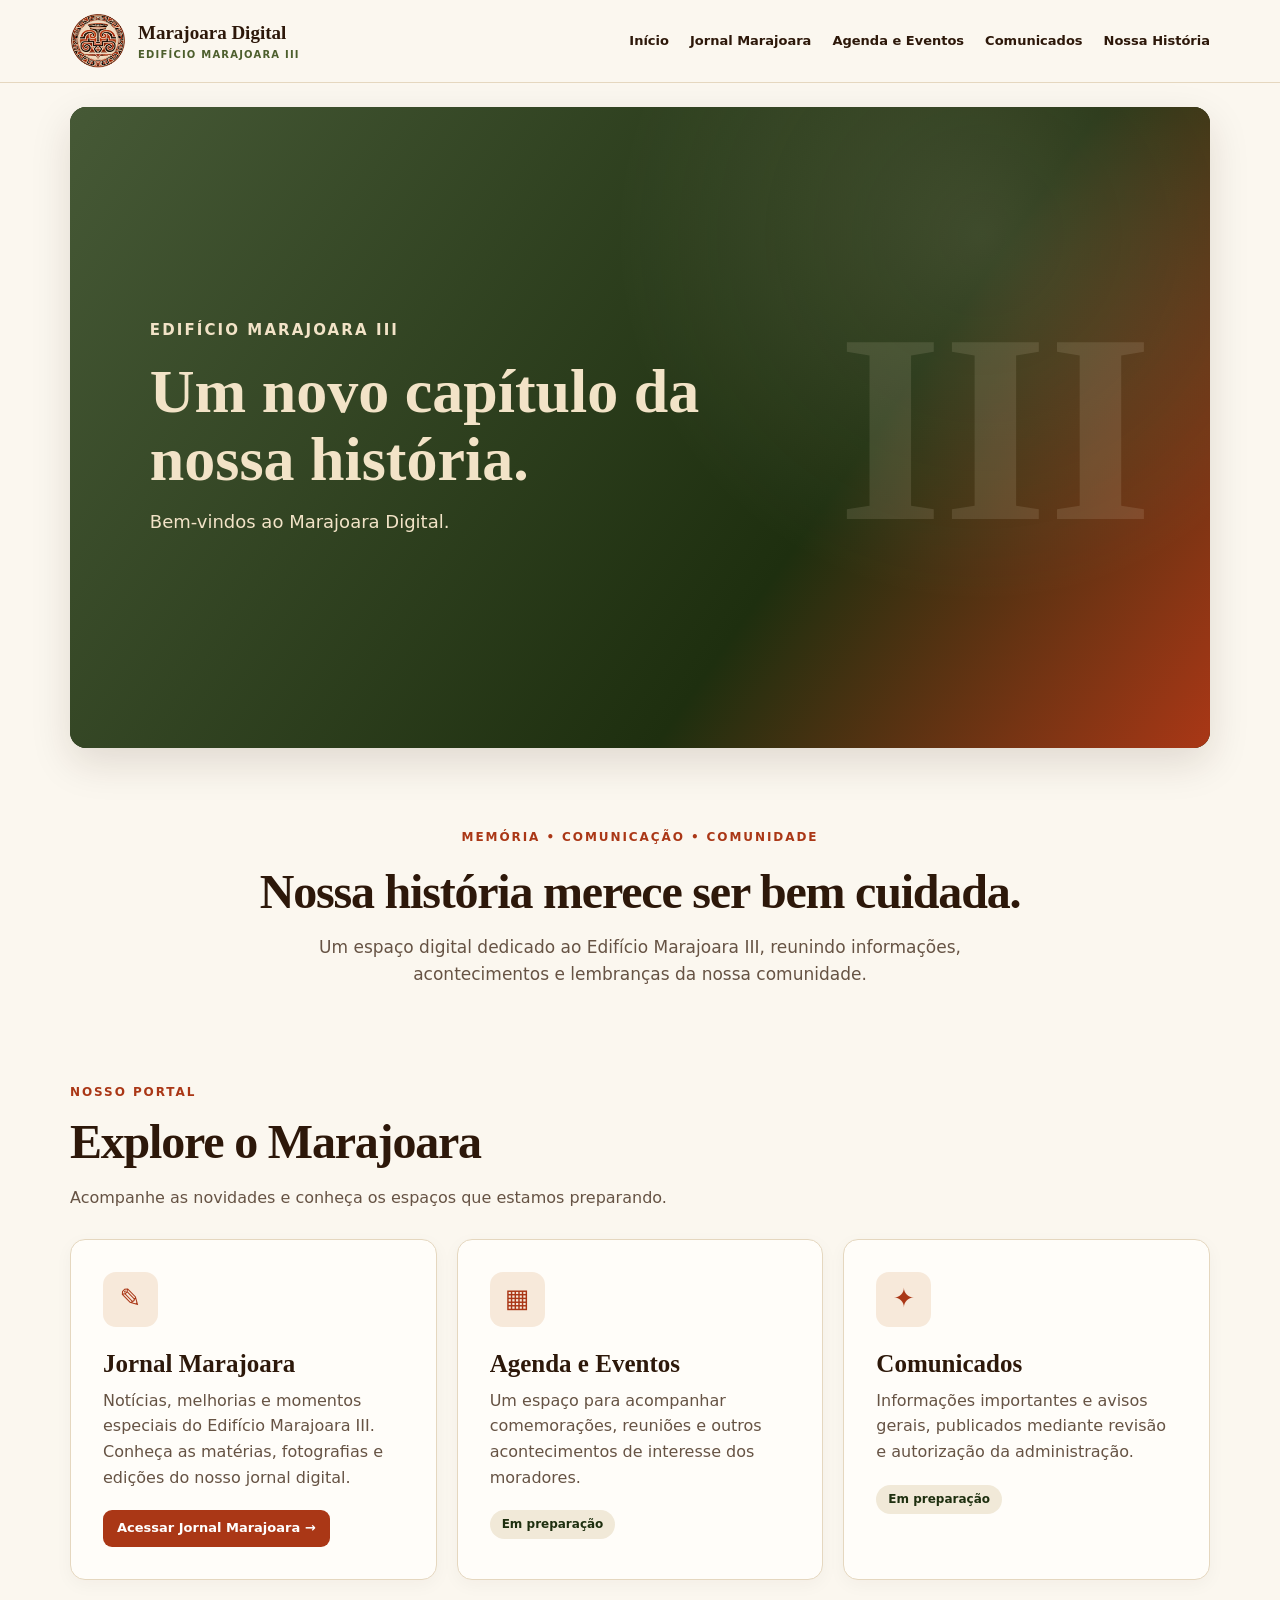
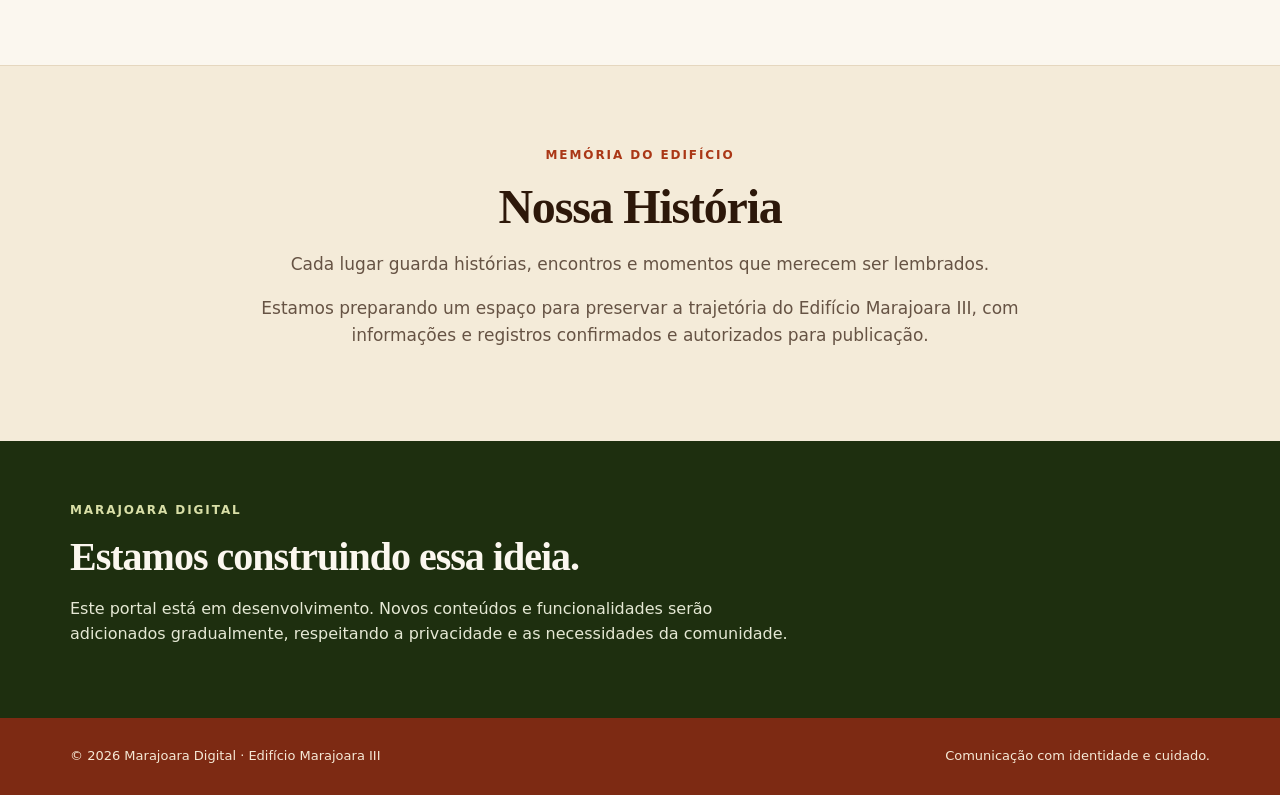
==== commit 753af3f0: "Update index.html" ====
--- a/index.html
+++ b/index.html
@@ -1,866 +1,1065 @@
+
 <!DOCTYPE html>
 <html lang="pt-BR">
 <head>
-  <meta charset="UTF-8">
-  <meta name="viewport" content="width=device-width, initial-scale=1">
-  <meta name="theme-color" content="#AA3716">
-  <meta name="description" content="Marajoara Digital: jornal, agenda, comunicados e memória do Edifício Marajoara III.">
-  <title>Marajoara Digital | Edifício Marajoara III</title>
-
-  <style>
-    :root {
-      --terracota: #AA3716;
-      --terracota-escuro: #7D2A13;
-      --creme: #F2E3C7;
-      --papel: #FBF7EF;
-      --verde: #4D5F2D;
-      --verde-escuro: #1E2F0F;
-      --texto: #2D180A;
-      --borda: #E5D7BF;
-    }
-
-    * { box-sizing: border-box; }
-
-    html {
-      scroll-behavior: smooth;
-      scroll-padding-top: 100px;
-    }
-
-    body {
-      margin: 0;
-      font-family: system-ui, -apple-system, "Segoe UI", sans-serif;
-      background: var(--papel);
-      color: var(--texto);
-      line-height: 1.6;
-    }
-
-    a { color: inherit; }
-
-    button { font: inherit; }
-
-    a:focus-visible,
-    button:focus-visible {
-      outline: 3px solid var(--verde);
-      outline-offset: 3px;
-    }
-
-    .container {
-      width: min(1140px, calc(100% - 36px));
-      margin: 0 auto;
-    }
-
-    /* CABEÇALHO */
-
-    .cabecalho {
-      position: sticky;
-      top: 0;
-      z-index: 100;
-      background: var(--papel);
-      border-bottom: 1px solid var(--borda);
-    }
-
-    .topo {
-      min-height: 82px;
-      display: flex;
-      justify-content: space-between;
-      align-items: center;
-      gap: 20px;
-      position: relative;
-    }
-
-    .marca {
-      display: flex;
-      align-items: center;
-      gap: 12px;
-      text-decoration: none;
-    }
-
-    .simbolo {
-      width: 46px;
-      height: 46px;
-      border-radius: 50%;
-      background: var(--terracota);
-      color: white;
-      border: 3px double var(--creme);
-      display: grid;
-      place-items: center;
-      font: bold 18px Georgia, serif;
-      flex-shrink: 0;
-    }
-
-    .marca-texto {
-      display: flex;
-      flex-direction: column;
-      line-height: 1.2;
-    }
-
-    .marca-texto strong {
-      font: bold 19px Georgia, serif;
-    }
-
-    .marca-texto small {
-      color: var(--verde);
-      font-size: 10px;
-      font-weight: 700;
-      letter-spacing: .12em;
-      text-transform: uppercase;
-      margin-top: 5px;
-    }
-
-    /* NAVEGAÇÃO */
-
-    .menu {
-      display: flex;
-      align-items: center;
-      gap: 21px;
-    }
-
-    .menu a {
-      font-size: 13px;
-      font-weight: 700;
-      text-decoration: none;
-      transition: color .2s;
-    }
-
-    .menu a:hover {
-      color: var(--terracota);
-    }
-
-    .hamburguer {
-      display: none;
-      width: 46px;
-      height: 46px;
-      align-items: center;
-      justify-content: center;
-      flex-direction: column;
-      gap: 5px;
-      flex-shrink: 0;
-      border: 1px solid var(--borda);
-      border-radius: 10px;
-      background: white;
-      cursor: pointer;
-    }
-
-    .hamburguer span {
-      display: block;
-      width: 22px;
-      height: 2px;
-      background: var(--terracota-escuro);
-      border-radius: 3px;
-      transition: transform .2s, opacity .2s;
-    }
-
-    .hamburguer[aria-expanded="true"] span:first-child {
-      transform: translateY(7px) rotate(45deg);
-    }
-
-    .hamburguer[aria-expanded="true"] span:nth-child(2) {
-      opacity: 0;
-    }
-
-    .hamburguer[aria-expanded="true"] span:last-child {
-      transform: translateY(-7px) rotate(-45deg);
-    }
-
-    /* BANNER 16:9 */
-
-    .secao-banner {
-      padding-top: 24px;
-    }
-
-    .banner {
-      position: relative;
-      width: 100%;
-      aspect-ratio: 16 / 9;
-      overflow: hidden;
-      border-radius: 16px;
-      background: var(--verde-escuro);
-      box-shadow: 0 15px 40px rgba(45,24,10,.13);
-    }
-
-    .banner video {
-      position: absolute;
-      inset: 0;
-      display: block;
-      width: 100%;
-      height: 100%;
-      object-fit: contain;
-      opacity: 0;
-      background: var(--verde-escuro);
-    }
-
-    .banner video.pronto {
-      opacity: 1;
-    }
-
-    .banner-provisorio {
-      position: absolute;
-      inset: 0;
-      display: flex;
-      align-items: center;
-      padding: 7%;
-      color: var(--creme);
-      background:
-        radial-gradient(
-          circle at 80% 20%,
-          rgba(242,227,199,.15),
-          transparent 35%
-        ),
-        linear-gradient(
-          125deg,
-          #465936,
-          var(--verde-escuro) 65%,
-          var(--terracota)
-        );
-    }
-
-    .banner-provisorio.oculto {
-      display: none;
-    }
-
-    .banner-marca {
-      position: absolute;
-      right: 5%;
-      font: bold clamp(100px,22vw,270px) Georgia, serif;
-      opacity: .12;
-    }
-
-    .banner-texto {
-      position: relative;
-      z-index: 1;
-      max-width: 70%;
-    }
-
-    .banner-texto small {
-      display: block;
-      font-size: clamp(9px,1.3vw,15px);
-      font-weight: 750;
-      letter-spacing: .14em;
-      text-transform: uppercase;
-    }
-
-    .banner-texto h1 {
-      margin: 15px 0;
-      font: bold clamp(22px,5vw,62px)/1.1 Georgia, serif;
-    }
-
-    .banner-texto p {
-      margin: 0;
-      font-size: clamp(11px,1.5vw,18px);
-    }
-
-    /* APRESENTAÇÃO */
-
-    .boas-vindas {
-      padding: 75px 0 35px;
-      text-align: center;
-    }
-
-    .etiqueta {
-      color: var(--terracota);
-      font-size: 12px;
-      font-weight: 800;
-      text-transform: uppercase;
-      letter-spacing: .16em;
-    }
-
-    h2 {
-      font: bold clamp(31px,4vw,48px)/1.15 Georgia, serif;
-      letter-spacing: -.025em;
-    }
-
-    .boas-vindas h2 {
-      max-width: 800px;
-      margin: 15px auto;
-    }
-
-    .boas-vindas p {
-      max-width: 720px;
-      margin: 0 auto;
-      color: #665344;
-      font-size: 17px;
-    }
-
-    /* CARTÕES */
-
-    .secao {
-      padding: 55px 0;
-    }
-
-    .titulo-secao {
-      margin-bottom: 28px;
-    }
-
-    .titulo-secao h2 {
-      margin: 10px 0;
-    }
-
-    .titulo-secao p {
-      max-width: 710px;
-      color: #665344;
-    }
-
-    .cartoes {
-      display: grid;
-      grid-template-columns: repeat(3, minmax(0,1fr));
-      gap: 20px;
-    }
-
-    .cartao {
-      padding: 32px;
-      background: #FFFDF9;
-      border: 1px solid var(--borda);
-      border-radius: 15px;
-      box-shadow: 0 5px 18px rgba(45,24,10,.04);
-    }
-
-    .cartao-icone {
-      display: grid;
-      place-items: center;
-      width: 55px;
-      height: 55px;
-      background: #F7E9DA;
-      color: var(--terracota);
-      border-radius: 13px;
-      font-size: 26px;
-    }
-
-    .cartao h3 {
-      margin: 23px 0 10px;
-      font: bold 25px Georgia, serif;
-    }
-
-    .cartao p {
-      margin: 0 0 20px;
-      color: #665344;
-    }
-
-    .em-breve {
-      display: inline-block;
-      padding: 5px 12px;
-      background: #F1E9D8;
-      border-radius: 30px;
-      color: var(--verde-escuro);
-      font-size: 12px;
-      font-weight: 700;
-    }
-
-    /* NOSSA HISTÓRIA */
-
-    .historia {
-      margin-top: 30px;
-      padding: 75px 0;
-      background: #F4EBD9;
-      border-top: 1px solid var(--borda);
-    }
-
-    .historia-interna {
-      max-width: 790px;
-      text-align: center;
-    }
-
-    .historia h2 {
-      margin: 12px 0;
-    }
-
-    .historia p {
-      color: #665344;
-      font-size: 17px;
-    }
-
-    /* PROJETO */
-
-    .projeto {
-      padding: 55px 0;
-      background: var(--verde-escuro);
-      color: var(--papel);
-    }
-
-    .projeto h2 {
-      margin: 12px 0;
-      font-size: clamp(28px,3.5vw,40px);
-    }
-
-    .projeto p {
-      max-width: 740px;
-      color: #E5E8D4;
-    }
-
-    .projeto .etiqueta {
-      color: #D9DFA7;
-    }
-
-    /* RODAPÉ */
-
-    footer {
-      background: var(--terracota-escuro);
-      color: #F5E8D5;
-      padding: 28px 0;
-    }
-
-    .rodape {
-      display: flex;
-      justify-content: space-between;
-      flex-wrap: wrap;
-      gap: 15px;
-      font-size: 13px;
-    }
-
-    /* RESPONSIVIDADE */
-
-    @media (max-width: 900px) {
-      .hamburguer {
-        display: flex;
-      }
-
-      .menu {
-        display: none;
-        position: absolute;
-        top: 100%;
-        right: 0;
-        z-index: 110;
-        width: min(350px, 100%);
-        flex-direction: column;
-        align-items: stretch;
-        gap: 3px;
-        padding: 14px;
-        background: var(--papel);
-        border: 1px solid var(--borda);
-        border-radius: 0 0 14px 14px;
-        box-shadow: 0 15px 35px rgba(45,24,10,.15);
-      }
-
-      .menu.aberto {
-        display: flex;
-      }
-
-      .menu a {
-        display: block;
-        padding: 13px 15px;
-        border-radius: 8px;
-        font-size: 15px;
-      }
-
-      .menu a:hover {
-        background: var(--creme);
-      }
-
-      .cartoes {
-        grid-template-columns: 1fr;
-      }
-    }
-
-    @media (max-width: 500px) {
-      .container {
-        width: calc(100% - 28px);
-      }
-
-      .topo {
-        min-height: 74px;
-        gap: 10px;
-      }
-
-      .marca {
-        gap: 9px;
-      }
-
-      .simbolo {
-        width: 40px;
-        height: 40px;
-      }
-
-      .marca-texto strong {
-        font-size: 16px;
-      }
-
-      .marca-texto small {
-        font-size: 9px;
-      }
-
-      .secao-banner {
-        padding-top: 14px;
-      }
-
-      .banner {
-        border-radius: 10px;
-      }
-
-      .banner-texto {
-        max-width: 90%;
-      }
-
-      .banner-texto h1 {
-        margin: 8px 0;
-      }
-
-      .boas-vindas {
-        padding: 55px 0 20px;
-      }
-
-      .boas-vindas p {
-        font-size: 16px;
-      }
-
-      .secao {
-        padding: 45px 0;
-      }
-
-      .cartao {
-        padding: 26px;
-      }
-
-      .historia {
-        padding: 55px 0;
-      }
-    }
-
-    @media (prefers-reduced-motion: reduce) {
-      html {
-        scroll-behavior: auto;
-      }
-
-      .hamburguer span {
-        transition: none;
-      }
-    }
-  </style>
+<meta charset="UTF-8">
+<meta name="viewport" content="width=device-width, initial-scale=1">
+<meta name="theme-color" content="#AA3716">
+<meta name="description" content="Marajoara Digital: jornal, agenda, comunicados e memória do Edifício Marajoara III.">
+
+<title>Marajoara Digital | Edifício Marajoara III</title>
+
+<style>
+:root {
+  --terracota: #AA3716;
+  --terracota-escuro: #7D2A13;
+  --creme: #F2E3C7;
+  --papel: #FBF7EF;
+  --verde: #4D5F2D;
+  --verde-escuro: #1E2F0F;
+  --texto: #2D180A;
+  --borda: #E5D7BF;
+}
+
+* {
+  box-sizing: border-box;
+}
+
+html {
+  scroll-behavior: smooth;
+  scroll-padding-top: 100px;
+}
+
+body {
+  margin: 0;
+  font-family: system-ui, -apple-system, "Segoe UI", sans-serif;
+  background: var(--papel);
+  color: var(--texto);
+  line-height: 1.6;
+}
+
+a {
+  color: inherit;
+}
+
+button {
+  font: inherit;
+  cursor: pointer;
+}
+
+a:focus-visible,
+button:focus-visible {
+  outline: 3px solid var(--verde);
+  outline-offset: 3px;
+}
+
+.container {
+  width: min(1140px, calc(100% - 36px));
+  margin: 0 auto;
+}
+
+/* CABEÇALHO */
+
+.cabecalho {
+  position: sticky;
+  top: 0;
+  z-index: 100;
+  background: var(--papel);
+  border-bottom: 1px solid var(--borda);
+}
+
+.topo {
+  min-height: 82px;
+  display: flex;
+  justify-content: space-between;
+  align-items: center;
+  gap: 16px;
+  position: relative;
+}
+
+.marca {
+  display: flex;
+  align-items: center;
+  gap: 12px;
+  min-width: 0;
+  text-decoration: none;
+}
+
+/* LOGOTIPO OFICIAL */
+
+.logo-marca {
+  display: block;
+  width: 56px;
+  height: 56px;
+  object-fit: contain;
+  flex-shrink: 0;
+}
+
+.marca-texto {
+  display: flex;
+  flex-direction: column;
+  line-height: 1.2;
+}
+
+.marca-texto strong {
+  font: bold 19px Georgia, serif;
+}
+
+.marca-texto small {
+  color: var(--verde);
+  font-size: 10px;
+  font-weight: 700;
+  letter-spacing: .12em;
+  text-transform: uppercase;
+  margin-top: 5px;
+}
+
+/* NAVEGAÇÃO DESKTOP */
+
+.menu {
+  display: flex;
+  align-items: center;
+  gap: 21px;
+}
+
+.menu a {
+  font-size: 13px;
+  font-weight: 700;
+  text-decoration: none;
+  transition: color .2s;
+}
+
+.menu a:hover {
+  color: var(--terracota);
+}
+
+/* BOTÃO HAMBÚRGUER */
+
+.hamburguer {
+  display: none;
+  width: 46px;
+  height: 46px;
+  align-items: center;
+  justify-content: center;
+  flex-direction: column;
+  gap: 5px;
+  flex-shrink: 0;
+  border: 1px solid var(--borda);
+  border-radius: 10px;
+  background: #FFFDF9;
+}
+
+.hamburguer span {
+  display: block;
+  width: 22px;
+  height: 2px;
+  background: var(--terracota-escuro);
+  border-radius: 3px;
+  transition: transform .2s, opacity .2s;
+}
+
+.hamburguer[aria-expanded="true"] span:first-child {
+  transform: translateY(7px) rotate(45deg);
+}
+
+.hamburguer[aria-expanded="true"] span:nth-child(2) {
+  opacity: 0;
+}
+
+.hamburguer[aria-expanded="true"] span:last-child {
+  transform: translateY(-7px) rotate(-45deg);
+}
+
+/* BANNER 16:9 */
+
+.secao-banner {
+  padding-top: 24px;
+}
+
+.banner {
+  position: relative;
+  width: 100%;
+  aspect-ratio: 16 / 9;
+  overflow: hidden;
+  border-radius: 16px;
+  background: var(--verde-escuro);
+  box-shadow: 0 15px 40px rgba(45,24,10,.13);
+}
+
+.banner video {
+  position: absolute;
+  inset: 0;
+  display: block;
+  width: 100%;
+  height: 100%;
+  object-fit: contain;
+  opacity: 0;
+  background: var(--verde-escuro);
+}
+
+.banner video.pronto {
+  opacity: 1;
+}
+
+.banner-provisorio {
+  position: absolute;
+  inset: 0;
+  display: flex;
+  align-items: center;
+  padding: 7%;
+  color: var(--creme);
+  background:
+    radial-gradient(
+      circle at 80% 20%,
+      rgba(242,227,199,.15),
+      transparent 35%
+    ),
+    linear-gradient(
+      125deg,
+      #465936,
+      var(--verde-escuro) 65%,
+      var(--terracota)
+    );
+}
+
+.banner-provisorio.oculto {
+  display: none;
+}
+
+.banner-marca {
+  position: absolute;
+  right: 5%;
+  font: bold clamp(100px,22vw,270px) Georgia, serif;
+  opacity: .12;
+}
+
+.banner-texto {
+  position: relative;
+  z-index: 1;
+  max-width: 70%;
+}
+
+.banner-texto small {
+  display: block;
+  font-size: clamp(9px,1.3vw,15px);
+  font-weight: 750;
+  letter-spacing: .14em;
+  text-transform: uppercase;
+}
+
+.banner-texto h1 {
+  margin: 15px 0;
+  font: bold clamp(22px,5vw,62px)/1.1 Georgia, serif;
+}
+
+.banner-texto p {
+  margin: 0;
+  font-size: clamp(11px,1.5vw,18px);
+}
+
+/* APRESENTAÇÃO */
+
+.boas-vindas {
+  padding: 75px 0 35px;
+  text-align: center;
+}
+
+.etiqueta {
+  color: var(--terracota);
+  font-size: 12px;
+  font-weight: 800;
+  text-transform: uppercase;
+  letter-spacing: .16em;
+}
+
+h2 {
+  font: bold clamp(31px,4vw,48px)/1.15 Georgia, serif;
+  letter-spacing: -.025em;
+}
+
+.boas-vindas h2 {
+  max-width: 800px;
+  margin: 15px auto;
+}
+
+.boas-vindas p {
+  max-width: 720px;
+  margin: 0 auto;
+  color: #665344;
+  font-size: 17px;
+}
+
+/* CARTÕES DO PORTAL */
+
+.secao {
+  padding: 55px 0;
+}
+
+.titulo-secao {
+  margin-bottom: 28px;
+}
+
+.titulo-secao h2 {
+  margin: 10px 0;
+}
+
+.titulo-secao p {
+  max-width: 710px;
+  color: #665344;
+}
+
+.cartoes {
+  display: grid;
+  grid-template-columns: repeat(3, minmax(0,1fr));
+  gap: 20px;
+}
+
+.cartao {
+  display: block;
+  padding: 32px;
+  background: #FFFDF9;
+  border: 1px solid var(--borda);
+  border-radius: 15px;
+  box-shadow: 0 5px 18px rgba(45,24,10,.04);
+}
+
+/* CARTÃO DO JORNAL CLICÁVEL */
+
+.cartao-link {
+  color: inherit;
+  text-decoration: none;
+  transition:
+    transform .2s,
+    border-color .2s,
+    box-shadow .2s;
+}
+
+.cartao-link:hover,
+.cartao-link:focus-visible {
+  transform: translateY(-3px);
+  border-color: var(--terracota);
+  box-shadow: 0 12px 28px rgba(45,24,10,.12);
+}
+
+.cartao-link:active {
+  transform: translateY(0);
+}
+
+.cartao-icone {
+  display: grid;
+  place-items: center;
+  width: 55px;
+  height: 55px;
+  background: #F7E9DA;
+  color: var(--terracota);
+  border-radius: 13px;
+  font-size: 26px;
+}
+
+.cartao h3 {
+  margin: 23px 0 10px;
+  font: bold 25px Georgia, serif;
+}
+
+.cartao p {
+  margin: 0 0 20px;
+  color: #665344;
+}
+
+.em-breve {
+  display: inline-block;
+  padding: 5px 12px;
+  background: #F1E9D8;
+  border-radius: 30px;
+  color: var(--verde-escuro);
+  font-size: 12px;
+  font-weight: 700;
+}
+
+.acessar-jornal {
+  display: inline-block;
+  padding: 8px 14px;
+  background: var(--terracota);
+  border-radius: 9px;
+  color: white;
+  font-size: 13px;
+  font-weight: 800;
+}
+
+.cartao-link:hover .acessar-jornal {
+  background: var(--terracota-escuro);
+}
+
+/* NOSSA HISTÓRIA */
+
+.historia {
+  margin-top: 30px;
+  padding: 75px 0;
+  background: #F4EBD9;
+  border-top: 1px solid var(--borda);
+}
+
+.historia-interna {
+  max-width: 790px;
+  text-align: center;
+}
+
+.historia h2 {
+  margin: 12px 0;
+}
+
+.historia p {
+  color: #665344;
+  font-size: 17px;
+}
+
+/* PROJETO */
+
+.projeto {
+  padding: 55px 0;
+  background: var(--verde-escuro);
+  color: var(--papel);
+}
+
+.projeto h2 {
+  margin: 12px 0;
+  font-size: clamp(28px,3.5vw,40px);
+}
+
+.projeto p {
+  max-width: 740px;
+  color: #E5E8D4;
+}
+
+.projeto .etiqueta {
+  color: #D9DFA7;
+}
+
+/* RODAPÉ */
+
+footer {
+  background: var(--terracota-escuro);
+  color: #F5E8D5;
+  padding: 28px 0;
+}
+
+.rodape {
+  display: flex;
+  justify-content: space-between;
+  flex-wrap: wrap;
+  gap: 15px;
+  font-size: 13px;
+}
+
+/* MOBILE — MENU COMPACTO */
+
+@media (max-width: 900px) {
+
+  .hamburguer {
+    display: flex;
+  }
+
+  .menu {
+    display: none;
+    position: absolute;
+    top: 100%;
+    right: 0;
+    z-index: 110;
+
+    width: max-content;
+    max-width: calc(100vw - 28px);
+
+    flex-direction: column;
+    align-items: stretch;
+    gap: 5px;
+    padding: 7px;
+
+    background: var(--papel);
+    border: 1px solid var(--borda);
+    border-radius: 0 0 12px 12px;
+    box-shadow: 0 12px 28px rgba(45,24,10,.15);
+
+    max-height: calc(100dvh - 90px);
+    overflow-y: auto;
+  }
+
+  .menu.aberto {
+    display: flex;
+  }
+
+  .menu a {
+    display: flex;
+    align-items: center;
+
+    width: auto;
+    min-height: 38px;
+
+    padding: 9px 12px;
+
+    white-space: nowrap;
+    font-size: 14px;
+    font-weight: 700;
+    line-height: 1.25;
+    text-align: left;
+
+    background: #FFFDF9;
+    color: var(--terracota-escuro);
+    border: 1px solid var(--borda);
+    border-radius: 8px;
+
+    text-decoration: none;
+
+    transition:
+      background .2s,
+      color .2s,
+      border-color .2s;
+  }
+
+  .menu a:hover,
+  .menu a:focus-visible {
+    background: var(--creme);
+    color: var(--terracota-escuro);
+    border-color: var(--terracota);
+  }
+
+  .menu a:active {
+    background: #E9D5B7;
+  }
+
+  .cartoes {
+    grid-template-columns: 1fr;
+  }
+}
+
+/* CELULARES */
+
+@media (max-width: 500px) {
+
+  .container {
+    width: calc(100% - 28px);
+  }
+
+  .topo {
+    min-height: 74px;
+    gap: 8px;
+  }
+
+  .marca {
+    gap: 9px;
+  }
+
+  .logo-marca {
+    width: 48px;
+    height: 48px;
+  }
+
+  .marca-texto strong {
+    font-size: 16px;
+  }
+
+  .marca-texto small {
+    font-size: 9px;
+    letter-spacing: .08em;
+  }
+
+  .secao-banner {
+    padding-top: 14px;
+  }
+
+  .banner {
+    border-radius: 10px;
+  }
+
+  .banner-texto {
+    max-width: 90%;
+  }
+
+  .banner-texto h1 {
+    margin: 8px 0;
+  }
+
+  .boas-vindas {
+    padding: 55px 0 20px;
+  }
+
+  .boas-vindas p {
+    font-size: 16px;
+  }
+
+  .secao {
+    padding: 45px 0;
+  }
+
+  .cartao {
+    padding: 26px;
+  }
+
+  .historia {
+    padding: 55px 0;
+  }
+}
+
+/* ACESSIBILIDADE */
+
+@media (prefers-reduced-motion: reduce) {
+
+  html {
+    scroll-behavior: auto;
+  }
+
+  .hamburguer span,
+  .menu a,
+  .cartao-link {
+    transition: none;
+  }
+}
+</style>
 </head>
 
 <body>
 
-  <!-- CABEÇALHO -->
-
-  <header class="cabecalho" id="inicio">
-    <div class="container topo">
-
-      <a class="marca" href="#inicio" aria-label="Marajoara Digital, início">
-        <span class="simbolo" aria-hidden="true">III</span>
-
-        <span class="marca-texto">
-          <strong>Marajoara Digital</strong>
+<!-- CABEÇALHO -->
+
+<header class="cabecalho" id="inicio">
+  <div class="container topo">
+
+    <a
+      class="marca"
+      href="#inicio"
+      aria-label="Marajoara Digital, início"
+    >
+
+      <!-- LOGOTIPO OFICIAL -->
+      <img
+        class="logo-marca"
+        src="assets/Logo-canto.png"
+        alt=""
+        width="56"
+        height="56"
+        decoding="async"
+      >
+
+      <span class="marca-texto">
+        <strong>Marajoara Digital</strong>
+        <small>Edifício Marajoara III</small>
+      </span>
+
+    </a>
+
+    <!-- MENU HAMBÚRGUER -->
+
+    <button
+      class="hamburguer"
+      id="hamburguer"
+      type="button"
+      aria-label="Abrir menu"
+      aria-expanded="false"
+      aria-controls="menu-principal"
+    >
+      <span></span>
+      <span></span>
+      <span></span>
+    </button>
+
+    <nav
+      class="menu"
+      id="menu-principal"
+      aria-label="Navegação principal"
+    >
+
+      <a href="#inicio">Início</a>
+
+      <a href="jornal.html">
+        Jornal Marajoara
+      </a>
+
+      <a href="#agenda">
+        Agenda e Eventos
+      </a>
+
+      <a href="#comunicados">
+        Comunicados
+      </a>
+
+      <a href="#historia">
+        Nossa História
+      </a>
+
+    </nav>
+
+  </div>
+</header>
+
+<main>
+
+<!-- BANNER PRINCIPAL -->
+
+<section
+  class="secao-banner"
+  aria-label="Apresentação do Marajoara"
+>
+  <div class="container">
+
+    <div class="banner">
+
+      <video
+        id="banner-video"
+        autoplay
+        muted
+        loop
+        playsinline
+        preload="metadata"
+        aria-label="Apresentação do Edifício Marajoara III"
+      >
+        <source
+          src="assets/banner-marajoara.mp4"
+          type="video/mp4"
+        >
+      </video>
+
+      <!-- CAPA ALTERNATIVA -->
+
+      <div
+        class="banner-provisorio"
+        id="banner-provisorio"
+      >
+
+        <span
+          class="banner-marca"
+          aria-hidden="true"
+        >III</span>
+
+        <div class="banner-texto">
+
           <small>Edifício Marajoara III</small>
-        </span>
-      </a>
-
-      <button
-        class="hamburguer"
-        id="hamburguer"
-        type="button"
-        aria-label="Abrir menu"
-        aria-expanded="false"
-        aria-controls="menu-principal"
-      >
-        <span></span>
-        <span></span>
-        <span></span>
-      </button>
-
-      <nav
-        class="menu"
-        id="menu-principal"
-        aria-label="Navegação principal"
-      >
-        <a href="#inicio">Início</a>
-        <a href="#jornal">Jornal Marajoara</a>
-        <a href="#agenda">Agenda e Eventos</a>
-        <a href="#comunicados">Comunicados</a>
-        <a href="#historia">Nossa História</a>
-      </nav>
+
+          <h1>
+            Um novo capítulo da nossa história.
+          </h1>
+
+          <p>
+            Bem-vindos ao Marajoara Digital.
+          </p>
+
+        </div>
+      </div>
 
     </div>
-  </header>
-
-  <main>
-
-    <!-- BANNER 16:9 -->
-
-    <section class="secao-banner" aria-label="Apresentação do Marajoara">
-      <div class="container">
-
-        <div class="banner">
-
-          <!--
-            Vídeo futuro:
-            assets/banner-marajoara.mp4
-
-            Exportar em MP4 H.264,
-            proporção 16:9 e sem áudio.
-          -->
-
-          <video
-            id="banner-video"
-            autoplay
-            muted
-            loop
-            playsinline
-            preload="metadata"
-            aria-label="Apresentação do Edifício Marajoara III"
-          >
-            <source
-              src="assets/banner-marajoara.mp4"
-              type="video/mp4"
-            >
-          </video>
-
-          <div class="banner-provisorio" id="banner-provisorio">
-            <span class="banner-marca" aria-hidden="true">III</span>
-
-            <div class="banner-texto">
-              <small>Edifício Marajoara III</small>
-              <h1>Um novo capítulo da nossa história.</h1>
-              <p>Bem-vindos ao Marajoara Digital.</p>
-            </div>
-          </div>
-
-        </div>
-
-      </div>
-    </section>
-
-    <!-- BOAS-VINDAS -->
-
-    <section class="boas-vindas container">
-      <span class="etiqueta">
-        Memória • Comunicação • Comunidade
+
+  </div>
+</section>
+
+<!-- BOAS-VINDAS -->
+
+<section class="boas-vindas container">
+
+  <span class="etiqueta">
+    Memória • Comunicação • Comunidade
+  </span>
+
+  <h2>
+    Nossa história merece ser bem cuidada.
+  </h2>
+
+  <p>
+    Um espaço digital dedicado ao Edifício
+    Marajoara III, reunindo informações,
+    acontecimentos e lembranças da nossa
+    comunidade.
+  </p>
+
+</section>
+
+<!-- PORTAL -->
+
+<section
+  class="secao container"
+  aria-labelledby="titulo-destaques"
+>
+
+  <div class="titulo-secao">
+
+    <span class="etiqueta">Nosso portal</span>
+
+    <h2 id="titulo-destaques">
+      Explore o Marajoara
+    </h2>
+
+    <p>
+      Acompanhe as novidades e conheça os
+      espaços que estamos preparando.
+    </p>
+
+  </div>
+
+  <div class="cartoes">
+
+    <!-- JORNAL MARAJOARA -->
+
+    <a
+      class="cartao cartao-link"
+      id="jornal"
+      href="jornal.html"
+      aria-label="Abrir Jornal Marajoara"
+    >
+
+      <div
+        class="cartao-icone"
+        aria-hidden="true"
+      >✎</div>
+
+      <h3>Jornal Marajoara</h3>
+
+      <p>
+        Notícias, melhorias e momentos
+        especiais do Edifício Marajoara III.
+
+        Conheça as matérias, fotografias e
+        edições do nosso jornal digital.
+      </p>
+
+      <span class="acessar-jornal">
+        Acessar Jornal Marajoara →
       </span>
 
-      <h2>
-        Nossa história merece ser bem cuidada.
-      </h2>
+    </a>
+
+    <!-- AGENDA E EVENTOS -->
+
+    <article
+      class="cartao"
+      id="agenda"
+    >
+
+      <div
+        class="cartao-icone"
+        aria-hidden="true"
+      >▦</div>
+
+      <h3>Agenda e Eventos</h3>
 
       <p>
-        Um espaço digital dedicado ao Edifício Marajoara III,
-        reunindo informações, acontecimentos e lembranças
-        da nossa comunidade.
+        Um espaço para acompanhar
+        comemorações, reuniões e outros
+        acontecimentos de interesse
+        dos moradores.
       </p>
-    </section>
-
-    <!-- JORNAL, AGENDA E COMUNICADOS -->
-
-    <section class="secao container" aria-labelledby="titulo-destaques">
-
-      <div class="titulo-secao">
-        <span class="etiqueta">Nosso portal</span>
-        <h2 id="titulo-destaques">Explore o Marajoara</h2>
-        <p>
-          Acompanhe as novidades e conheça os espaços
-          que estamos preparando.
-        </p>
-      </div>
-
-      <div class="cartoes">
-
-        <article class="cartao" id="jornal">
-          <div class="cartao-icone" aria-hidden="true">✎</div>
-
-          <h3>Jornal Marajoara</h3>
-
-          <p>
-            Notícias, melhorias e momentos especiais do edifício.
-            Em breve, as edições do nosso jornal estarão
-            disponíveis para leitura.
-          </p>
-
-          <span class="em-breve">Em preparação</span>
-        </article>
-
-        <article class="cartao" id="agenda">
-          <div class="cartao-icone" aria-hidden="true">▦</div>
-
-          <h3>Agenda e Eventos</h3>
-
-          <p>
-            Um espaço para acompanhar comemorações,
-            reuniões e outros acontecimentos
-            de interesse dos moradores.
-          </p>
-
-          <span class="em-breve">Em preparação</span>
-        </article>
-
-        <article class="cartao" id="comunicados">
-          <div class="cartao-icone" aria-hidden="true">✦</div>
-
-          <h3>Comunicados</h3>
-
-          <p>
-            Informações importantes e avisos gerais,
-            publicados mediante revisão
-            e autorização da administração.
-          </p>
-
-          <span class="em-breve">Em preparação</span>
-        </article>
-
-      </div>
-    </section>
-
-    <!-- NOSSA HISTÓRIA -->
-
-    <section class="historia" id="historia">
-      <div class="container historia-interna">
-
-        <span class="etiqueta">Memória do edifício</span>
-
-        <h2>Nossa História</h2>
-
-        <p>
-          Cada lugar guarda histórias, encontros
-          e momentos que merecem ser lembrados.
-        </p>
-
-        <p>
-          Estamos preparando um espaço para preservar
-          a trajetória do Edifício Marajoara III,
-          com informações e registros confirmados
-          e autorizados para publicação.
-        </p>
-
-      </div>
-    </section>
-
-    <!-- DESENVOLVIMENTO -->
-
-    <section class="projeto">
-      <div class="container">
-
-        <span class="etiqueta">Marajoara Digital</span>
-
-        <h2>Estamos construindo essa ideia.</h2>
-
-        <p>
-          Este portal está em desenvolvimento.
-          Novos conteúdos e funcionalidades serão
-          adicionados gradualmente, respeitando
-          a privacidade e as necessidades
-          da comunidade.
-        </p>
-
-      </div>
-    </section>
-
-  </main>
-
-  <!-- RODAPÉ -->
-
-  <footer>
-    <div class="container rodape">
-
-      <span>
-        © <span id="ano">2026</span>
-        Marajoara Digital · Edifício Marajoara III
+
+      <span class="em-breve">
+        Em preparação
       </span>
 
-      <span>Comunicação com identidade e cuidado.</span>
-
-    </div>
-  </footer>
-
-  <!-- JAVASCRIPT -->
-
-  <script>
-    // Atualização automática do ano
-
-    document.getElementById("ano").textContent =
-      new Date().getFullYear();
-
-    // Menu hambúrguer
-
-    const botao = document.getElementById("hamburguer");
-    const menu = document.getElementById("menu-principal");
-
-    function abrirMenu(aberto) {
-      menu.classList.toggle("aberto", aberto);
-
-      botao.setAttribute(
-        "aria-expanded",
-        String(aberto)
-      );
-
-      botao.setAttribute(
-        "aria-label",
-        aberto ? "Fechar menu" : "Abrir menu"
-      );
-    }
-
-    botao.addEventListener("click", function () {
-      const aberto =
-        botao.getAttribute("aria-expanded") === "true";
-
-      abrirMenu(!aberto);
-    });
-
-    // Fecha ao escolher uma seção
-
-    menu.querySelectorAll("a").forEach(function (link) {
-      link.addEventListener("click", function () {
-        abrirMenu(false);
-      });
-    });
-
-    // Fecha ao pressionar Escape
-
-    document.addEventListener("keydown", function (evento) {
-      if (evento.key === "Escape") {
-        abrirMenu(false);
-      }
-    });
-
-    // Fecha ao clicar fora do menu
-
-    document.addEventListener("click", function (evento) {
-      if (
-        !menu.contains(evento.target) &&
-        !botao.contains(evento.target)
-      ) {
-        abrirMenu(false);
-      }
-    });
-
-    // Fecha ao voltar para desktop
-
-    window.addEventListener("resize", function () {
-      if (window.innerWidth > 900) {
-        abrirMenu(false);
-      }
-    });
-
-    // Banner MP4
-
-    const video = document.getElementById("banner-video");
-    const provisoria =
-      document.getElementById("banner-provisorio");
-
-    function mostrarVideo() {
-      video.classList.add("pronto");
-      provisoria.classList.add("oculto");
-    }
-
-    // Exibe o vídeo somente quando estiver funcionando
-
-    video.addEventListener("playing", mostrarVideo);
-
-    // Respeita a preferência de movimento reduzido
-
-    if (
-      window.matchMedia &&
-      window.matchMedia(
-        "(prefers-reduced-motion: reduce)"
-      ).matches
-    ) {
-      video.autoplay = false;
-      video.controls = true;
-
-      video.addEventListener("loadeddata", mostrarVideo);
-    }
-
-    // Se o arquivo ainda não existir, preserva a capa
-
-    video.addEventListener("error", function () {
-      video.classList.remove("pronto");
-      provisoria.classList.remove("oculto");
-    });
-  </script>
+    </article>
+
+    <!-- COMUNICADOS -->
+
+    <article
+      class="cartao"
+      id="comunicados"
+    >
+
+      <div
+        class="cartao-icone"
+        aria-hidden="true"
+      >✦</div>
+
+      <h3>Comunicados</h3>
+
+      <p>
+        Informações importantes e
+        avisos gerais, publicados mediante
+        revisão e autorização
+        da administração.
+      </p>
+
+      <span class="em-breve">
+        Em preparação
+      </span>
+
+    </article>
+
+  </div>
+</section>
+
+<!-- NOSSA HISTÓRIA -->
+
+<section
+  class="historia"
+  id="historia"
+>
+
+  <div class="container historia-interna">
+
+    <span class="etiqueta">
+      Memória do edifício
+    </span>
+
+    <h2>Nossa História</h2>
+
+    <p>
+      Cada lugar guarda histórias,
+      encontros e momentos que
+      merecem ser lembrados.
+    </p>
+
+    <p>
+      Estamos preparando um espaço
+      para preservar a trajetória
+      do Edifício Marajoara III,
+      com informações e registros
+      confirmados e autorizados
+      para publicação.
+    </p>
+
+  </div>
+</section>
+
+<!-- PROJETO -->
+
+<section class="projeto">
+
+  <div class="container">
+
+    <span class="etiqueta">
+      Marajoara Digital
+    </span>
+
+    <h2>
+      Estamos construindo essa ideia.
+    </h2>
+
+    <p>
+      Este portal está em desenvolvimento.
+      Novos conteúdos e funcionalidades
+      serão adicionados gradualmente,
+      respeitando a privacidade e as
+      necessidades da comunidade.
+    </p>
+
+  </div>
+
+</section>
+
+</main>
+
+<!-- RODAPÉ -->
+
+<footer>
+
+  <div class="container rodape">
+
+    <span>
+      © <span id="ano">2026</span>
+      Marajoara Digital · Edifício Marajoara III
+    </span>
+
+    <span>
+      Comunicação com identidade e cuidado.
+    </span>
+
+  </div>
+
+</footer>
+
+<!-- JAVASCRIPT -->
+
+<script>
+'use strict';
+
+// Ano automático
+document.getElementById('ano').textContent =
+  new Date().getFullYear();
+
+// Menu hambúrguer
+const botao = document.getElementById('hamburguer');
+const menu = document.getElementById('menu-principal');
+
+function abrirMenu(aberto) {
+  menu.classList.toggle('aberto', aberto);
+
+  botao.setAttribute(
+    'aria-expanded',
+    String(aberto)
+  );
+
+  botao.setAttribute(
+    'aria-label',
+    aberto ? 'Fechar menu' : 'Abrir menu'
+  );
+}
+
+botao.addEventListener('click', function () {
+  const aberto =
+    botao.getAttribute('aria-expanded') === 'true';
+
+  abrirMenu(!aberto);
+});
+
+// Fecha ao escolher uma seção
+menu.querySelectorAll('a').forEach(function (link) {
+  link.addEventListener('click', function () {
+    abrirMenu(false);
+  });
+});
+
+// Fecha ao pressionar Escape
+document.addEventListener('keydown', function (evento) {
+  if (evento.key === 'Escape') {
+    abrirMenu(false);
+  }
+});
+
+// Fecha ao clicar fora
+document.addEventListener('click', function (evento) {
+  if (
+    !menu.contains(evento.target) &&
+    !botao.contains(evento.target)
+  ) {
+    abrirMenu(false);
+  }
+});
+
+// Fecha ao retornar para desktop
+window.addEventListener('resize', function () {
+  if (window.innerWidth > 900) {
+    abrirMenu(false);
+  }
+});
+
+// Banner animado
+const video = document.getElementById('banner-video');
+
+const provisoria =
+  document.getElementById('banner-provisorio');
+
+function mostrarVideo() {
+  video.classList.add('pronto');
+  provisoria.classList.add('oculto');
+}
+
+// Mostra o vídeo após iniciar
+video.addEventListener('playing', mostrarVideo);
+
+// Acessibilidade: movimento reduzido
+if (
+  window.matchMedia &&
+  window.matchMedia(
+    '(prefers-reduced-motion: reduce)'
+  ).matches
+) {
+  video.autoplay = false;
+  video.controls = true;
+
+  video.addEventListener('loadeddata', mostrarVideo);
+}
+
+// Se o vídeo falhar, mostra a capa
+video.addEventListener('error', function () {
+  video.classList.remove('pronto');
+  provisoria.classList.remove('oculto');
+});
+
+</script>
 
 </body>
 </html>
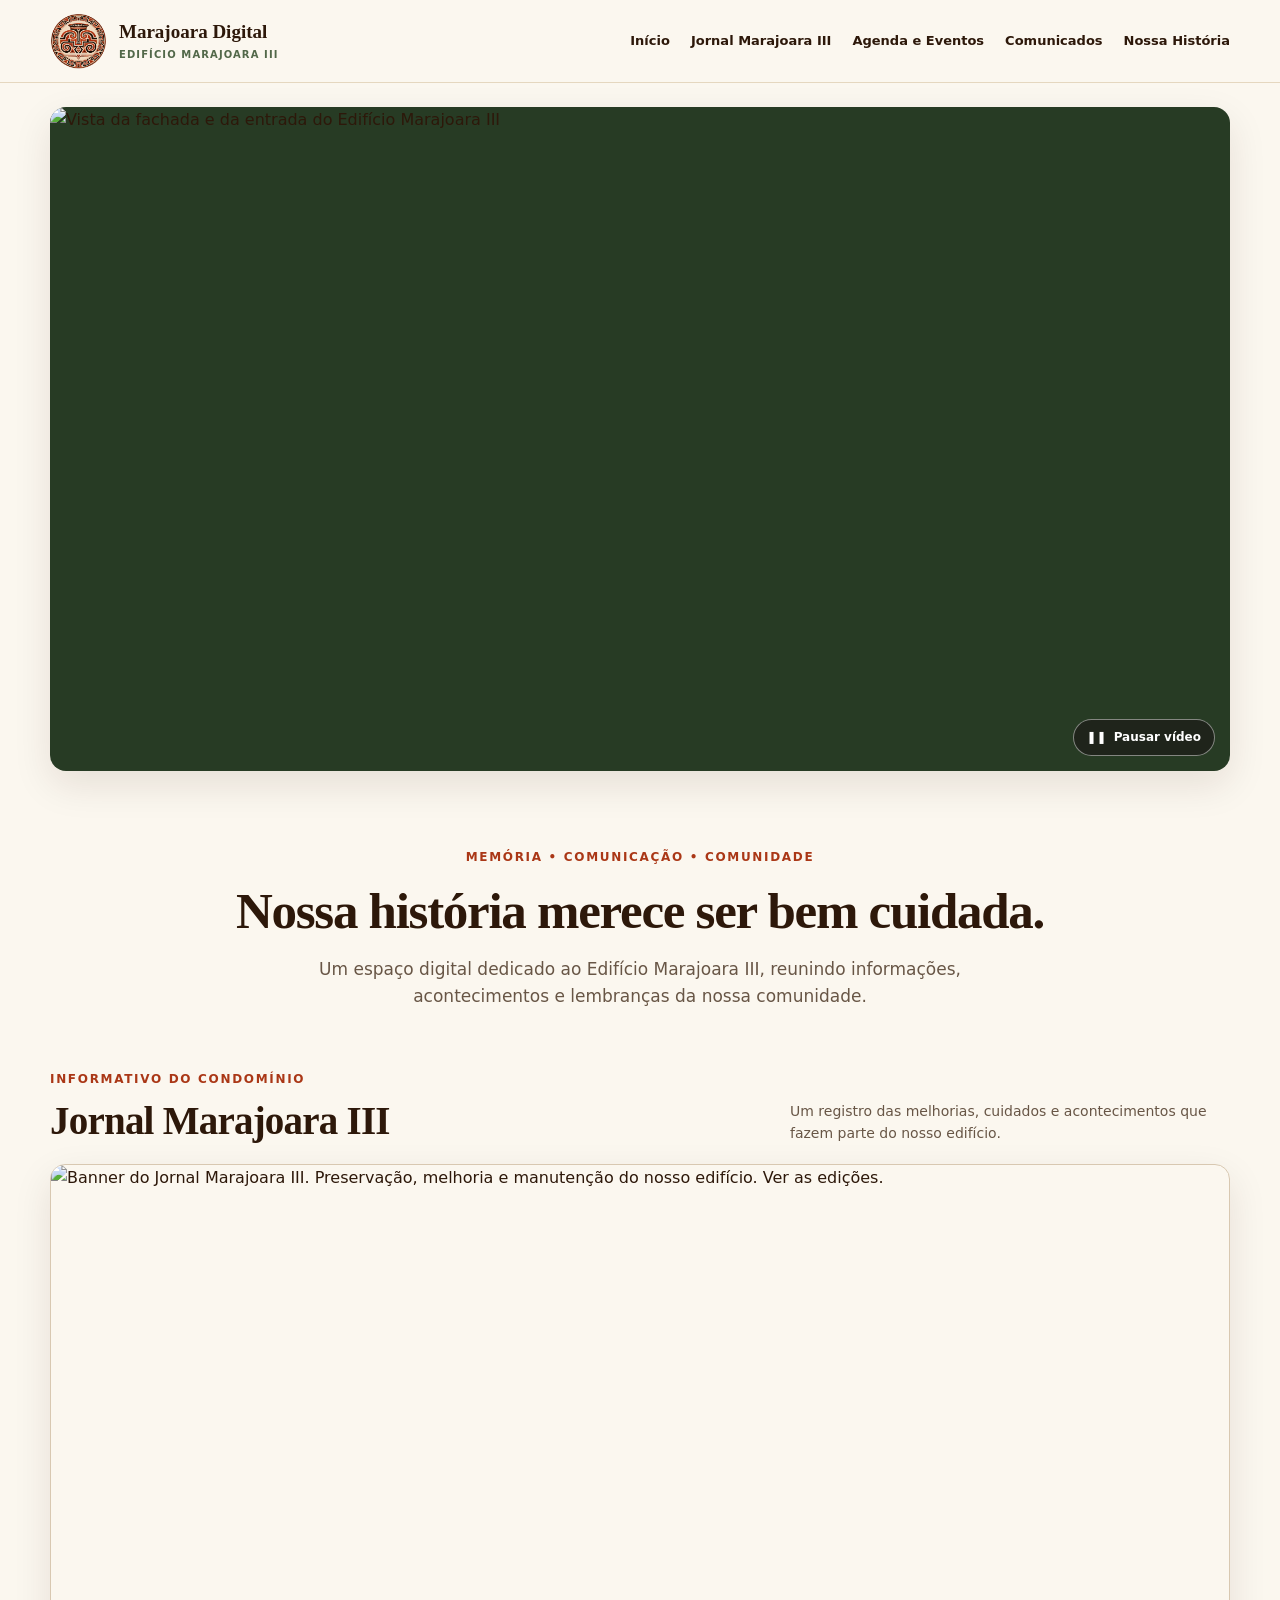
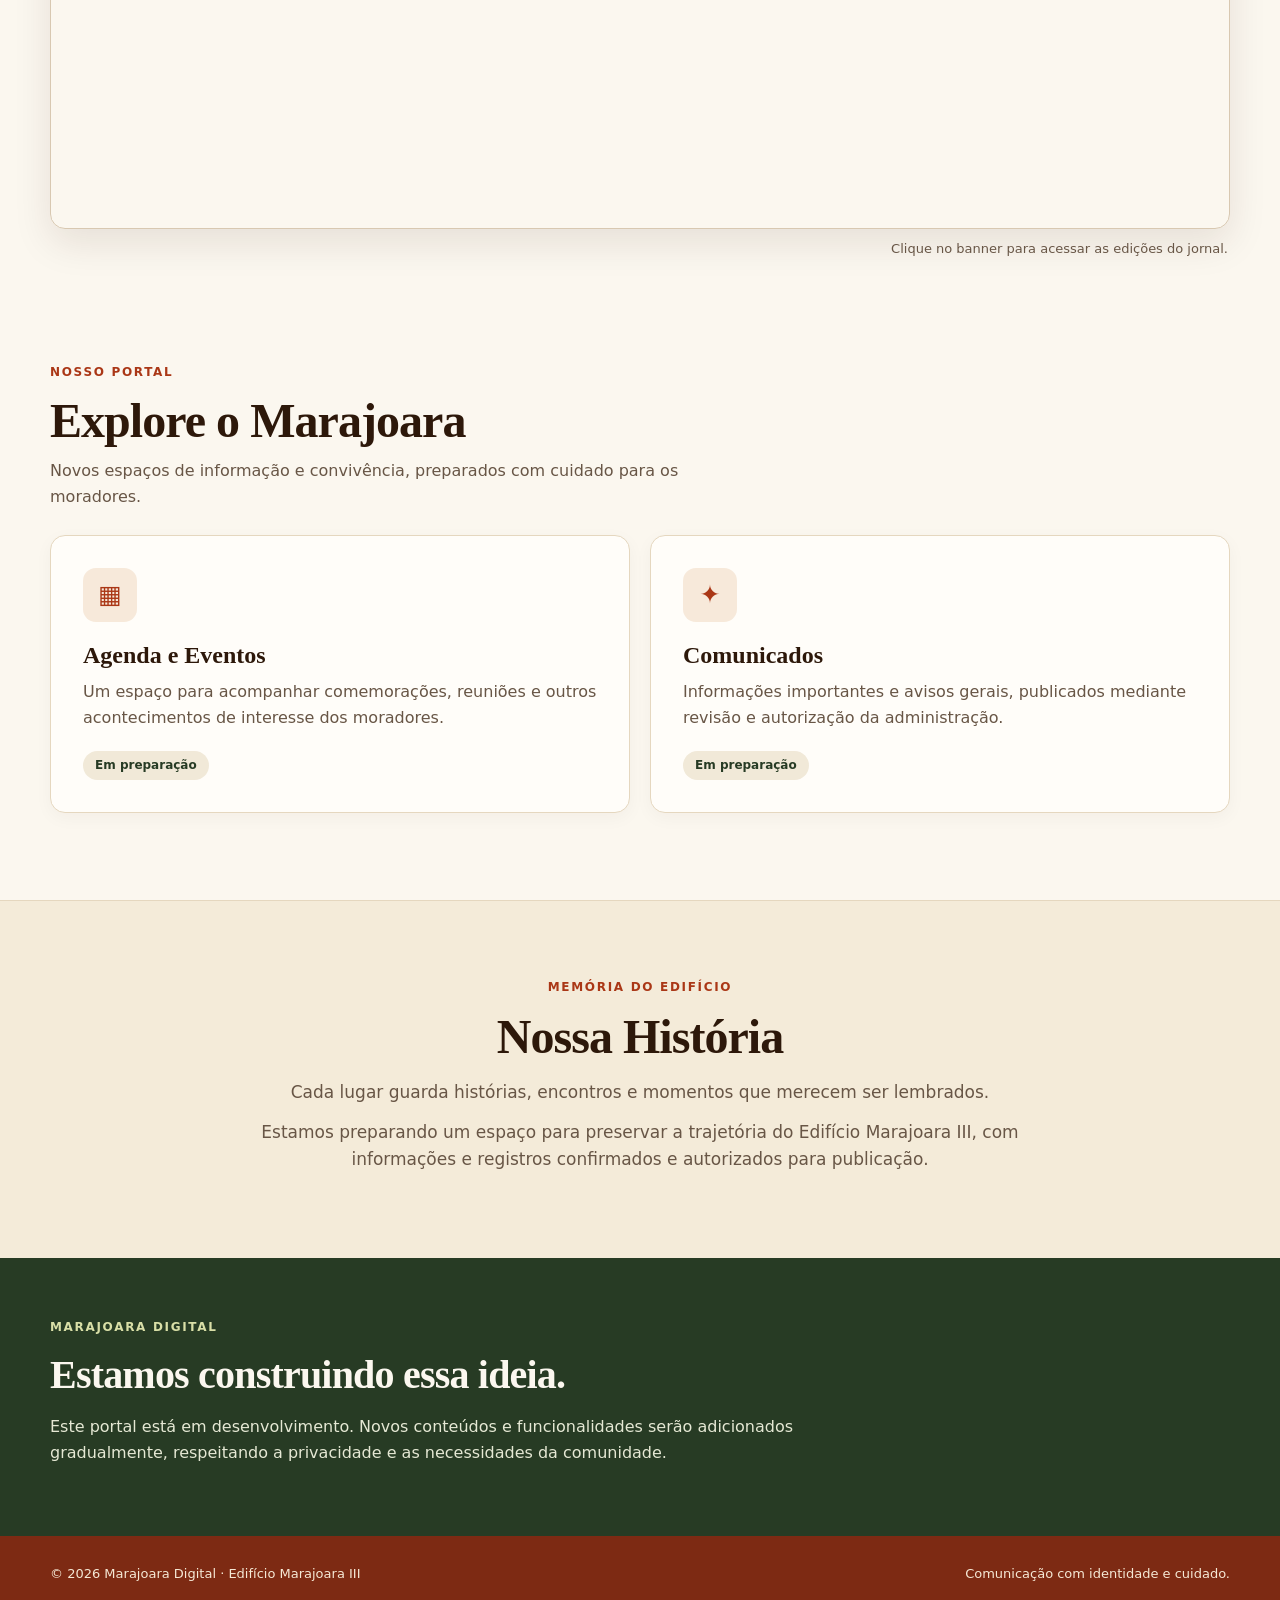
==== commit 0a95895e: "Add files via upload" ====
--- a/index.html
+++ b/index.html
@@ -1,1065 +1,299 @@
-
-<!DOCTYPE html>
+<!doctype html>
 <html lang="pt-BR">
 <head>
-<meta charset="UTF-8">
-<meta name="viewport" content="width=device-width, initial-scale=1">
-<meta name="theme-color" content="#AA3716">
-<meta name="description" content="Marajoara Digital: jornal, agenda, comunicados e memória do Edifício Marajoara III.">
-
-<title>Marajoara Digital | Edifício Marajoara III</title>
-
-<style>
-:root {
-  --terracota: #AA3716;
-  --terracota-escuro: #7D2A13;
-  --creme: #F2E3C7;
-  --papel: #FBF7EF;
-  --verde: #4D5F2D;
-  --verde-escuro: #1E2F0F;
-  --texto: #2D180A;
-  --borda: #E5D7BF;
-}
-
-* {
-  box-sizing: border-box;
-}
-
-html {
-  scroll-behavior: smooth;
-  scroll-padding-top: 100px;
-}
-
-body {
-  margin: 0;
-  font-family: system-ui, -apple-system, "Segoe UI", sans-serif;
-  background: var(--papel);
-  color: var(--texto);
-  line-height: 1.6;
-}
-
-a {
-  color: inherit;
-}
-
-button {
-  font: inherit;
-  cursor: pointer;
-}
-
-a:focus-visible,
-button:focus-visible {
-  outline: 3px solid var(--verde);
-  outline-offset: 3px;
-}
-
-.container {
-  width: min(1140px, calc(100% - 36px));
-  margin: 0 auto;
-}
-
-/* CABEÇALHO */
-
-.cabecalho {
-  position: sticky;
-  top: 0;
-  z-index: 100;
-  background: var(--papel);
-  border-bottom: 1px solid var(--borda);
-}
-
-.topo {
-  min-height: 82px;
-  display: flex;
-  justify-content: space-between;
-  align-items: center;
-  gap: 16px;
-  position: relative;
-}
-
-.marca {
-  display: flex;
-  align-items: center;
-  gap: 12px;
-  min-width: 0;
-  text-decoration: none;
-}
-
-/* LOGOTIPO OFICIAL */
-
-.logo-marca {
-  display: block;
-  width: 56px;
-  height: 56px;
-  object-fit: contain;
-  flex-shrink: 0;
-}
-
-.marca-texto {
-  display: flex;
-  flex-direction: column;
-  line-height: 1.2;
-}
-
-.marca-texto strong {
-  font: bold 19px Georgia, serif;
-}
-
-.marca-texto small {
-  color: var(--verde);
-  font-size: 10px;
-  font-weight: 700;
-  letter-spacing: .12em;
-  text-transform: uppercase;
-  margin-top: 5px;
-}
-
-/* NAVEGAÇÃO DESKTOP */
-
-.menu {
-  display: flex;
-  align-items: center;
-  gap: 21px;
-}
-
-.menu a {
-  font-size: 13px;
-  font-weight: 700;
-  text-decoration: none;
-  transition: color .2s;
-}
-
-.menu a:hover {
-  color: var(--terracota);
-}
-
-/* BOTÃO HAMBÚRGUER */
-
-.hamburguer {
-  display: none;
-  width: 46px;
-  height: 46px;
-  align-items: center;
-  justify-content: center;
-  flex-direction: column;
-  gap: 5px;
-  flex-shrink: 0;
-  border: 1px solid var(--borda);
-  border-radius: 10px;
-  background: #FFFDF9;
-}
-
-.hamburguer span {
-  display: block;
-  width: 22px;
-  height: 2px;
-  background: var(--terracota-escuro);
-  border-radius: 3px;
-  transition: transform .2s, opacity .2s;
-}
-
-.hamburguer[aria-expanded="true"] span:first-child {
-  transform: translateY(7px) rotate(45deg);
-}
-
-.hamburguer[aria-expanded="true"] span:nth-child(2) {
-  opacity: 0;
-}
-
-.hamburguer[aria-expanded="true"] span:last-child {
-  transform: translateY(-7px) rotate(-45deg);
-}
-
-/* BANNER 16:9 */
-
-.secao-banner {
-  padding-top: 24px;
-}
-
-.banner {
-  position: relative;
-  width: 100%;
-  aspect-ratio: 16 / 9;
-  overflow: hidden;
-  border-radius: 16px;
-  background: var(--verde-escuro);
-  box-shadow: 0 15px 40px rgba(45,24,10,.13);
-}
-
-.banner video {
-  position: absolute;
-  inset: 0;
-  display: block;
-  width: 100%;
-  height: 100%;
-  object-fit: contain;
-  opacity: 0;
-  background: var(--verde-escuro);
-}
-
-.banner video.pronto {
-  opacity: 1;
-}
-
-.banner-provisorio {
-  position: absolute;
-  inset: 0;
-  display: flex;
-  align-items: center;
-  padding: 7%;
-  color: var(--creme);
-  background:
-    radial-gradient(
-      circle at 80% 20%,
-      rgba(242,227,199,.15),
-      transparent 35%
-    ),
-    linear-gradient(
-      125deg,
-      #465936,
-      var(--verde-escuro) 65%,
-      var(--terracota)
-    );
-}
-
-.banner-provisorio.oculto {
-  display: none;
-}
-
-.banner-marca {
-  position: absolute;
-  right: 5%;
-  font: bold clamp(100px,22vw,270px) Georgia, serif;
-  opacity: .12;
-}
-
-.banner-texto {
-  position: relative;
-  z-index: 1;
-  max-width: 70%;
-}
-
-.banner-texto small {
-  display: block;
-  font-size: clamp(9px,1.3vw,15px);
-  font-weight: 750;
-  letter-spacing: .14em;
-  text-transform: uppercase;
-}
-
-.banner-texto h1 {
-  margin: 15px 0;
-  font: bold clamp(22px,5vw,62px)/1.1 Georgia, serif;
-}
-
-.banner-texto p {
-  margin: 0;
-  font-size: clamp(11px,1.5vw,18px);
-}
-
-/* APRESENTAÇÃO */
-
-.boas-vindas {
-  padding: 75px 0 35px;
-  text-align: center;
-}
-
-.etiqueta {
-  color: var(--terracota);
-  font-size: 12px;
-  font-weight: 800;
-  text-transform: uppercase;
-  letter-spacing: .16em;
-}
-
-h2 {
-  font: bold clamp(31px,4vw,48px)/1.15 Georgia, serif;
-  letter-spacing: -.025em;
-}
-
-.boas-vindas h2 {
-  max-width: 800px;
-  margin: 15px auto;
-}
-
-.boas-vindas p {
-  max-width: 720px;
-  margin: 0 auto;
-  color: #665344;
-  font-size: 17px;
-}
-
-/* CARTÕES DO PORTAL */
-
-.secao {
-  padding: 55px 0;
-}
-
-.titulo-secao {
-  margin-bottom: 28px;
-}
-
-.titulo-secao h2 {
-  margin: 10px 0;
-}
-
-.titulo-secao p {
-  max-width: 710px;
-  color: #665344;
-}
-
-.cartoes {
-  display: grid;
-  grid-template-columns: repeat(3, minmax(0,1fr));
-  gap: 20px;
-}
-
-.cartao {
-  display: block;
-  padding: 32px;
-  background: #FFFDF9;
-  border: 1px solid var(--borda);
-  border-radius: 15px;
-  box-shadow: 0 5px 18px rgba(45,24,10,.04);
-}
-
-/* CARTÃO DO JORNAL CLICÁVEL */
-
-.cartao-link {
-  color: inherit;
-  text-decoration: none;
-  transition:
-    transform .2s,
-    border-color .2s,
-    box-shadow .2s;
-}
-
-.cartao-link:hover,
-.cartao-link:focus-visible {
-  transform: translateY(-3px);
-  border-color: var(--terracota);
-  box-shadow: 0 12px 28px rgba(45,24,10,.12);
-}
-
-.cartao-link:active {
-  transform: translateY(0);
-}
-
-.cartao-icone {
-  display: grid;
-  place-items: center;
-  width: 55px;
-  height: 55px;
-  background: #F7E9DA;
-  color: var(--terracota);
-  border-radius: 13px;
-  font-size: 26px;
-}
-
-.cartao h3 {
-  margin: 23px 0 10px;
-  font: bold 25px Georgia, serif;
-}
-
-.cartao p {
-  margin: 0 0 20px;
-  color: #665344;
-}
-
-.em-breve {
-  display: inline-block;
-  padding: 5px 12px;
-  background: #F1E9D8;
-  border-radius: 30px;
-  color: var(--verde-escuro);
-  font-size: 12px;
-  font-weight: 700;
-}
-
-.acessar-jornal {
-  display: inline-block;
-  padding: 8px 14px;
-  background: var(--terracota);
-  border-radius: 9px;
-  color: white;
-  font-size: 13px;
-  font-weight: 800;
-}
-
-.cartao-link:hover .acessar-jornal {
-  background: var(--terracota-escuro);
-}
-
-/* NOSSA HISTÓRIA */
-
-.historia {
-  margin-top: 30px;
-  padding: 75px 0;
-  background: #F4EBD9;
-  border-top: 1px solid var(--borda);
-}
-
-.historia-interna {
-  max-width: 790px;
-  text-align: center;
-}
-
-.historia h2 {
-  margin: 12px 0;
-}
-
-.historia p {
-  color: #665344;
-  font-size: 17px;
-}
-
-/* PROJETO */
-
-.projeto {
-  padding: 55px 0;
-  background: var(--verde-escuro);
-  color: var(--papel);
-}
-
-.projeto h2 {
-  margin: 12px 0;
-  font-size: clamp(28px,3.5vw,40px);
-}
-
-.projeto p {
-  max-width: 740px;
-  color: #E5E8D4;
-}
-
-.projeto .etiqueta {
-  color: #D9DFA7;
-}
-
-/* RODAPÉ */
-
-footer {
-  background: var(--terracota-escuro);
-  color: #F5E8D5;
-  padding: 28px 0;
-}
-
-.rodape {
-  display: flex;
-  justify-content: space-between;
-  flex-wrap: wrap;
-  gap: 15px;
-  font-size: 13px;
-}
-
-/* MOBILE — MENU COMPACTO */
-
-@media (max-width: 900px) {
-
-  .hamburguer {
-    display: flex;
-  }
-
-  .menu {
-    display: none;
-    position: absolute;
-    top: 100%;
-    right: 0;
-    z-index: 110;
-
-    width: max-content;
-    max-width: calc(100vw - 28px);
-
-    flex-direction: column;
-    align-items: stretch;
-    gap: 5px;
-    padding: 7px;
-
-    background: var(--papel);
-    border: 1px solid var(--borda);
-    border-radius: 0 0 12px 12px;
-    box-shadow: 0 12px 28px rgba(45,24,10,.15);
-
-    max-height: calc(100dvh - 90px);
-    overflow-y: auto;
-  }
-
-  .menu.aberto {
-    display: flex;
-  }
-
-  .menu a {
-    display: flex;
-    align-items: center;
-
-    width: auto;
-    min-height: 38px;
-
-    padding: 9px 12px;
-
-    white-space: nowrap;
-    font-size: 14px;
-    font-weight: 700;
-    line-height: 1.25;
-    text-align: left;
-
-    background: #FFFDF9;
-    color: var(--terracota-escuro);
-    border: 1px solid var(--borda);
-    border-radius: 8px;
-
-    text-decoration: none;
-
-    transition:
-      background .2s,
-      color .2s,
-      border-color .2s;
-  }
-
-  .menu a:hover,
-  .menu a:focus-visible {
-    background: var(--creme);
-    color: var(--terracota-escuro);
-    border-color: var(--terracota);
-  }
-
-  .menu a:active {
-    background: #E9D5B7;
-  }
-
-  .cartoes {
-    grid-template-columns: 1fr;
-  }
-}
-
-/* CELULARES */
-
-@media (max-width: 500px) {
-
-  .container {
-    width: calc(100% - 28px);
-  }
-
-  .topo {
-    min-height: 74px;
-    gap: 8px;
-  }
-
-  .marca {
-    gap: 9px;
-  }
-
-  .logo-marca {
-    width: 48px;
-    height: 48px;
-  }
-
-  .marca-texto strong {
-    font-size: 16px;
-  }
-
-  .marca-texto small {
-    font-size: 9px;
-    letter-spacing: .08em;
-  }
-
-  .secao-banner {
-    padding-top: 14px;
-  }
-
-  .banner {
-    border-radius: 10px;
-  }
-
-  .banner-texto {
-    max-width: 90%;
-  }
-
-  .banner-texto h1 {
-    margin: 8px 0;
-  }
-
-  .boas-vindas {
-    padding: 55px 0 20px;
-  }
-
-  .boas-vindas p {
-    font-size: 16px;
-  }
-
-  .secao {
-    padding: 45px 0;
-  }
-
-  .cartao {
-    padding: 26px;
-  }
-
-  .historia {
-    padding: 55px 0;
-  }
-}
-
-/* ACESSIBILIDADE */
-
-@media (prefers-reduced-motion: reduce) {
-
-  html {
-    scroll-behavior: auto;
-  }
-
-  .hamburguer span,
-  .menu a,
-  .cartao-link {
-    transition: none;
-  }
-}
-</style>
+  <meta charset="utf-8">
+  <meta name="viewport" content="width=device-width, initial-scale=1">
+  <meta name="theme-color" content="#AA3716">
+  <meta name="description" content="Portal do Edifício Marajoara III. Acompanhe o Jornal Marajoara III, agenda, comunicados e memórias do nosso edifício.">
+  <title>Marajoara Digital | Edifício Marajoara III</title>
+  <link rel="preload" as="image" href="assets/capa-video-marajoara.webp" type="image/webp">
+  <style>
+    :root {
+      color-scheme: light;
+      --terracota: #AA3716;
+      --terracota-escuro: #7D2A13;
+      --terracota-banner: #A63A1B;
+      --creme: #F2E3C7;
+      --papel: #FBF7EF;
+      --verde: #526849;
+      --verde-escuro: #273B24;
+      --texto: #2D180A;
+      --suave: #685646;
+      --borda: #E5D7BF;
+      --foco: #416C4B;
+      --sombra: 0 14px 38px rgba(45,24,10,.10);
+    }
+    *, *::before, *::after { box-sizing: border-box; }
+    html { scroll-behavior: smooth; scroll-padding-top: 100px; }
+    body { margin: 0; background: var(--papel); color: var(--texto); font: 16px/1.6 system-ui,-apple-system,"Segoe UI",sans-serif; }
+    button { font: inherit; cursor: pointer; }
+    a { color: inherit; }
+    a:focus-visible, button:focus-visible { outline: 3px solid var(--foco); outline-offset: 4px; }
+    img, video { max-width: 100%; }
+    .container { width: min(1180px,calc(100% - 36px)); margin-inline: auto; }
+    .sr-only { position: absolute; width: 1px; height: 1px; overflow: hidden; clip: rect(0,0,0,0); white-space: nowrap; clip-path: inset(50%); }
+    .skip-link { position: fixed; top: -80px; left: 12px; padding: 12px 18px; z-index: 999; color: #fff; background: var(--verde-escuro); border-radius: 9px; }
+    .skip-link:focus { top: 10px; }
+
+    /* Cabeçalho e navegação original */
+    .cabecalho { position: sticky; top: 0; z-index: 100; background: rgba(251,247,239,.97); border-bottom: 1px solid var(--borda); backdrop-filter: blur(10px); }
+    .topo { min-height: 82px; display: flex; justify-content: space-between; align-items: center; gap: 16px; position: relative; }
+    .marca { display: flex; align-items: center; gap: 12px; min-width: 0; text-decoration: none; }
+    .logo-marca { display: block; width: 57px; height: 57px; object-fit: contain; flex: none; }
+    .marca-texto { display: flex; flex-direction: column; line-height: 1.18; }
+    .marca-texto strong { font: bold 19px/1.2 Georgia,serif; }
+    .marca-texto small { margin-top: 5px; color: var(--verde); font-size: 10px; font-weight: 800; letter-spacing: .11em; text-transform: uppercase; }
+    .menu { display: flex; align-items: center; gap: 21px; }
+    .menu a { font-size: 13px; font-weight: 750; text-decoration: none; transition: color .2s; }
+    .menu a:hover, .menu a[aria-current="page"] { color: var(--terracota); }
+    .hamburguer { display: none; width: 46px; height: 46px; flex-direction: column; justify-content: center; align-items: center; gap: 5px; background: #fffdf9; border: 1px solid var(--borda); border-radius: 10px; flex: none; }
+    .hamburguer span { width: 22px; height: 2px; display: block; background: var(--terracota-escuro); border-radius: 2px; transition: transform .2s,opacity .2s; }
+    .hamburguer[aria-expanded="true"] span:first-child { transform: translateY(7px) rotate(45deg); }
+    .hamburguer[aria-expanded="true"] span:nth-child(2) { opacity: 0; }
+    .hamburguer[aria-expanded="true"] span:last-child { transform: translateY(-7px) rotate(-45deg); }
+
+    /* Vinheta de boas-vindas (sem texto sobre o vídeo original) */
+    .secao-banner { padding-top: 24px; }
+    .banner { position: relative; width: 100%; aspect-ratio: 16 / 9; overflow: hidden; border-radius: 16px; background: var(--verde-escuro); box-shadow: var(--sombra); isolation: isolate; }
+    .banner-poster, .banner video { position: absolute; inset: 0; display: block; width: 100%; height: 100%; object-fit: contain; }
+    .banner-poster { object-fit: cover; }
+    .banner video { opacity: 0; transition: opacity .3s ease; }
+    .banner video.pronto { opacity: 1; }
+    .controle-video { position: absolute; z-index: 2; right: 15px; bottom: 15px; display: inline-flex; align-items: center; gap: 7px; padding: 8px 13px; color: #fff; background: rgba(30,30,25,.76); border: 1px solid rgba(255,255,255,.45); border-radius: 25px; font-size: 12px; font-weight: 700; }
+    .controle-video:hover { background: rgba(30,30,25,.91); }
+
+    /* Abertura institucional */
+    .boas-vindas { padding: 72px 0 45px; text-align: center; }
+    .etiqueta { display: inline-block; color: var(--terracota); font-size: 12px; font-weight: 850; letter-spacing: .14em; text-transform: uppercase; }
+    h1,h2,h3 { text-wrap: balance; }
+    h2 { font: bold clamp(30px,4vw,48px)/1.18 Georgia,serif; letter-spacing: -.02em; }
+    .boas-vindas h1 { max-width: 840px; margin: 14px auto; font: bold clamp(31px,4.8vw,51px)/1.16 Georgia,serif; letter-spacing: -.025em; }
+    .boas-vindas p { max-width: 740px; margin: 0 auto; color: var(--suave); font-size: 17px; }
+
+    /* NOVO BANNER OFICIAL DO JORNAL (arte enviada) */
+    .jornal-secao { padding: 10px 0 54px; }
+    .jornal-topo { display: flex; align-items: end; justify-content: space-between; gap: 18px; margin-bottom: 20px; }
+    .jornal-topo h2 { margin: 8px 0 0; font-size: clamp(26px,3.6vw,39px); }
+    .jornal-topo p { max-width: 440px; margin: 0; color: var(--suave); font-size: 14px; }
+    .jornal-arte-desktop { display: block; text-decoration: none; border-radius: 15px; overflow: hidden; border: 1px solid #d8c8b1; box-shadow: var(--sombra); transition: transform .2s,box-shadow .2s; }
+    .jornal-arte-desktop img { display: block; width: 100%; height: auto; aspect-ratio: 16/9; object-fit: cover; }
+    .jornal-arte-desktop:hover { transform: translateY(-3px); box-shadow: 0 18px 44px rgba(45,24,10,.16); }
+    .jornal-mobile { display: none; }
+    .jornal-hint { margin: 10px 2px 0; color: var(--suave); font-size: 13px; text-align: right; }
+
+    /* Demais seções do portal */
+    .secao { padding: 44px 0 55px; }
+    .titulo-secao { margin-bottom: 26px; }
+    .titulo-secao h2 { margin: 9px 0; }
+    .titulo-secao p { max-width: 690px; margin: 0; color: var(--suave); }
+    .cartoes { display: grid; grid-template-columns: repeat(2,minmax(0,1fr)); gap: 20px; }
+    .cartao { padding: 32px; background: #fffdf9; border: 1px solid var(--borda); border-radius: 15px; box-shadow: 0 5px 18px rgba(45,24,10,.04); }
+    .cartao-icone { display: grid; place-items: center; width: 54px; height: 54px; border-radius: 13px; background: #f7e9da; color: var(--terracota); font-size: 25px; }
+    .cartao h3 { margin: 20px 0 10px; font: bold 24px Georgia,serif; }
+    .cartao p { margin: 0 0 20px; color: var(--suave); }
+    .em-breve { display: inline-block; padding: 5px 12px; border-radius: 30px; background: #f1e9d8; color: var(--verde-escuro); font-size: 12px; font-weight: 800; }
+
+    .historia { margin-top: 32px; padding: 72px 0; background: #f4ebd9; border-top: 1px solid var(--borda); }
+    .historia-interna { max-width: 790px; text-align: center; }
+    .historia h2 { margin: 11px 0; }
+    .historia p { margin: 13px 0; color: var(--suave); font-size: 17px; }
+    .projeto { padding: 55px 0; background: var(--verde-escuro); color: var(--papel); }
+    .projeto .etiqueta { color: #d9dfa7; }
+    .projeto h2 { margin: 12px 0; font-size: clamp(28px,3.5vw,40px); }
+    .projeto p { max-width: 750px; color: #e5e8d4; }
+    .rodape-site { padding: 28px 0; color: #f5e8d5; background: var(--terracota-escuro); }
+    .rodape { display: flex; justify-content: space-between; flex-wrap: wrap; gap: 12px; font-size: 13px; }
+
+    @media (max-width: 900px) {
+      .hamburguer { display: flex; }
+      .menu { display: none; position: absolute; top: 100%; right: 0; z-index: 110; width: max-content; max-width: calc(100vw - 28px); max-height: calc(100dvh - 90px); overflow-y: auto; flex-direction: column; align-items: stretch; gap: 5px; padding: 7px; background: var(--papel); border: 1px solid var(--borda); border-radius: 0 0 12px 12px; box-shadow: 0 12px 28px rgba(45,24,10,.15); }
+      .menu.aberto { display: flex; }
+      .menu a { display: flex; align-items: center; min-height: 40px; padding: 9px 12px; border: 1px solid var(--borda); border-radius: 8px; color: var(--terracota-escuro); background: #fffdf9; white-space: nowrap; font-size: 14px; text-align: left; }
+      .menu a:hover, .menu a:focus-visible { background: var(--creme); border-color: var(--terracota); }
+      .jornal-topo { align-items: start; flex-direction: column; gap: 6px; }
+    }
+    @media (max-width: 680px) {
+      .jornal-arte-desktop, .jornal-hint { display: none; }
+      .jornal-mobile { display: grid; grid-template-columns: minmax(0,1fr) 42%; align-items: center; gap: 13px; padding: 20px; background: var(--creme); border: 1px solid #d8c8b1; border-radius: 15px; text-decoration: none; box-shadow: var(--sombra); }
+      .jornal-mobile-conteudo { min-width: 0; }
+      .jornal-mobile .mini-etiqueta { display: block; font-size: 10px; font-weight: 800; text-transform: uppercase; letter-spacing: .08em; }
+      .jornal-mobile h3 { margin: 8px 0; color: var(--verde); font: bold clamp(23px,6.3vw,38px)/1.05 Georgia,serif; }
+      .jornal-mobile p { margin: 12px 0 16px; color: var(--texto); font-size: clamp(12px,3.3vw,15px); line-height: 1.45; }
+      .jornal-mobile .botao-jornal { display: inline-block; padding: 10px 13px; border-radius: 10px; color: #fff; background: var(--terracota); font-weight: 800; font-size: 12px; }
+      .jornal-mobile img { display: block; width: 100%; max-height: 310px; object-fit: contain; border: 4px solid #fff9eb; box-shadow: 0 8px 18px rgba(45,24,10,.14); }
+      .jornal-mobile:hover .botao-jornal { background: var(--terracota-escuro); }
+      .cartoes { grid-template-columns: 1fr; }
+    }
+    @media (max-width: 500px) {
+      .container { width: calc(100% - 28px); }
+      .topo { min-height: 74px; gap: 8px; }
+      .logo-marca { width: 48px; height: 48px; }
+      .marca { gap: 9px; }
+      .marca-texto strong { font-size: 16px; }
+      .marca-texto small { font-size: 9px; letter-spacing: .07em; }
+      .secao-banner { padding-top: 14px; }
+      .banner { border-radius: 10px; }
+      .controle-video { right: 7px; bottom: 7px; padding: 6px 9px; font-size: 10px; }
+      .boas-vindas { padding: 50px 0 34px; }
+      .boas-vindas p { font-size: 16px; }
+      .jornal-secao { padding-bottom: 35px; }
+      .jornal-topo h2 { font-size: 27px; }
+      .jornal-mobile { padding: 14px; gap: 11px; }
+      .jornal-mobile p { margin: 10px 0 13px; }
+      .secao { padding: 40px 0; }
+      .cartao { padding: 25px; }
+      .historia { padding: 55px 0; }
+    }
+    @media (max-width: 365px) {
+      .jornal-mobile { grid-template-columns: 1fr 37%; }
+      .jornal-mobile .botao-jornal { font-size: 11px; padding: 8px; }
+      .jornal-mobile h3 { font-size: 21px; }
+      .jornal-mobile p { font-size: 12px; }
+    }
+    @media (prefers-reduced-motion: reduce) {
+      html { scroll-behavior: auto; }
+      *, *::before, *::after { transition-duration: .01ms !important; animation-duration: .01ms !important; }
+      .banner video { display: none; }
+      .banner video.pronto { display: block; }
+    }
+  </style>
 </head>
-
 <body>
-
-<!-- CABEÇALHO -->
-
-<header class="cabecalho" id="inicio">
-  <div class="container topo">
-
-    <a
-      class="marca"
-      href="#inicio"
-      aria-label="Marajoara Digital, início"
-    >
-
-      <!-- LOGOTIPO OFICIAL -->
-      <img
-        class="logo-marca"
-        src="assets/Logo-canto.png"
-        alt=""
-        width="56"
-        height="56"
-        decoding="async"
-      >
-
-      <span class="marca-texto">
-        <strong>Marajoara Digital</strong>
-        <small>Edifício Marajoara III</small>
-      </span>
-
-    </a>
-
-    <!-- MENU HAMBÚRGUER -->
-
-    <button
-      class="hamburguer"
-      id="hamburguer"
-      type="button"
-      aria-label="Abrir menu"
-      aria-expanded="false"
-      aria-controls="menu-principal"
-    >
-      <span></span>
-      <span></span>
-      <span></span>
-    </button>
-
-    <nav
-      class="menu"
-      id="menu-principal"
-      aria-label="Navegação principal"
-    >
-
-      <a href="#inicio">Início</a>
-
-      <a href="jornal.html">
-        Jornal Marajoara
+  <a class="skip-link" href="#conteudo">Ir para o conteúdo</a>
+  <header class="cabecalho" id="inicio">
+    <div class="container topo">
+      <a class="marca" href="#inicio" aria-label="Marajoara Digital, início">
+        <img class="logo-marca" src="assets/Logo-canto.png" alt="" width="57" height="57" decoding="async">
+        <span class="marca-texto"><strong>Marajoara Digital</strong><small>Edifício Marajoara III</small></span>
       </a>
-
-      <a href="#agenda">
-        Agenda e Eventos
+      <button class="hamburguer" id="hamburguer" type="button" aria-label="Abrir menu" aria-expanded="false" aria-controls="menu-principal"><span></span><span></span><span></span></button>
+      <nav class="menu" id="menu-principal" aria-label="Navegação principal">
+        <a href="#inicio">Início</a>
+        <a href="jornal.html">Jornal Marajoara III</a>
+        <a href="#agenda">Agenda e Eventos</a>
+        <a href="#comunicados">Comunicados</a>
+        <a href="#historia">Nossa História</a>
+      </nav>
+    </div>
+  </header>
+
+  <main id="conteudo">
+    <!-- Vídeo de boas-vindas que já criamos no Grok e Canva -->
+    <section class="secao-banner" aria-label="Apresentação do Edifício Marajoara III">
+      <div class="container">
+        <div class="banner">
+          <img class="banner-poster" src="assets/capa-video-marajoara.webp" alt="Vista da fachada e da entrada do Edifício Marajoara III" width="1536" height="864" fetchpriority="high">
+          <video id="banner-video" autoplay muted loop playsinline preload="metadata" aria-label="Vídeo de boas-vindas ao Edifício Marajoara III" poster="assets/capa-video-marajoara.webp">
+            <source src="assets/banner-marajoara.mp4" type="video/mp4">
+          </video>
+          <button id="controle-video" class="controle-video" type="button" aria-label="Pausar vídeo">❚❚ <span id="texto-controle">Pausar vídeo</span></button>
+        </div>
+      </div>
+    </section>
+
+    <section class="boas-vindas container" aria-labelledby="titulo-boas-vindas">
+      <span class="etiqueta">Memória • Comunicação • Comunidade</span>
+      <h1 id="titulo-boas-vindas">Nossa história merece ser bem cuidada.</h1>
+      <p>Um espaço digital dedicado ao Edifício Marajoara III, reunindo informações, acontecimentos e lembranças da nossa comunidade.</p>
+    </section>
+
+    <!-- Arte FINAL do Jornal, escolhida pelo usuário: título verde e "Ver as edições" -->
+    <section class="jornal-secao container" id="jornal" aria-labelledby="titulo-jornal">
+      <div class="jornal-topo">
+        <div><span class="etiqueta">Informativo do condomínio</span><h2 id="titulo-jornal">Jornal Marajoara III</h2></div>
+        <p>Um registro das melhorias, cuidados e acontecimentos que fazem parte do nosso edifício.</p>
+      </div>
+      <!-- O banner INTEIRO é clicável (inclusive onde está desenhado o botão). -->
+      <a class="jornal-arte-desktop" href="jornal.html" aria-label="Ver as edições do Jornal Marajoara III">
+        <img src="assets/banner-jornal-marajoara.jpg" alt="Banner do Jornal Marajoara III. Preservação, melhoria e manutenção do nosso edifício. Ver as edições." width="1536" height="864" loading="lazy" decoding="async">
       </a>
-
-      <a href="#comunicados">
-        Comunicados
+      <!-- No celular, texto e chamada são HTML legíveis e a capa aparece ampliada. -->
+      <a class="jornal-mobile" href="jornal.html" aria-label="Ver as edições do Jornal Marajoara III">
+        <div class="jornal-mobile-conteudo">
+          <span class="mini-etiqueta">Informativo do condomínio</span>
+          <h3>Jornal<br>Marajoara III</h3>
+          <p>Preservação, melhoria e manutenção do nosso edifício.</p>
+          <span class="botao-jornal">Ver as edições →</span>
+        </div>
+        <img src="assets/capa-jornal-marajoara.webp" alt="Capa do Jornal Marajoara III com registros das melhorias realizadas no edifício" width="527" height="748" loading="lazy" decoding="async">
       </a>
-
-      <a href="#historia">
-        Nossa História
-      </a>
-
-    </nav>
-
-  </div>
-</header>
-
-<main>
-
-<!-- BANNER PRINCIPAL -->
-
-<section
-  class="secao-banner"
-  aria-label="Apresentação do Marajoara"
->
-  <div class="container">
-
-    <div class="banner">
-
-      <video
-        id="banner-video"
-        autoplay
-        muted
-        loop
-        playsinline
-        preload="metadata"
-        aria-label="Apresentação do Edifício Marajoara III"
-      >
-        <source
-          src="assets/banner-marajoara.mp4"
-          type="video/mp4"
-        >
-      </video>
-
-      <!-- CAPA ALTERNATIVA -->
-
-      <div
-        class="banner-provisorio"
-        id="banner-provisorio"
-      >
-
-        <span
-          class="banner-marca"
-          aria-hidden="true"
-        >III</span>
-
-        <div class="banner-texto">
-
-          <small>Edifício Marajoara III</small>
-
-          <h1>
-            Um novo capítulo da nossa história.
-          </h1>
-
-          <p>
-            Bem-vindos ao Marajoara Digital.
-          </p>
-
-        </div>
-      </div>
-
-    </div>
-
-  </div>
-</section>
-
-<!-- BOAS-VINDAS -->
-
-<section class="boas-vindas container">
-
-  <span class="etiqueta">
-    Memória • Comunicação • Comunidade
-  </span>
-
-  <h2>
-    Nossa história merece ser bem cuidada.
-  </h2>
-
-  <p>
-    Um espaço digital dedicado ao Edifício
-    Marajoara III, reunindo informações,
-    acontecimentos e lembranças da nossa
-    comunidade.
-  </p>
-
-</section>
-
-<!-- PORTAL -->
-
-<section
-  class="secao container"
-  aria-labelledby="titulo-destaques"
->
-
-  <div class="titulo-secao">
-
-    <span class="etiqueta">Nosso portal</span>
-
-    <h2 id="titulo-destaques">
-      Explore o Marajoara
-    </h2>
-
-    <p>
-      Acompanhe as novidades e conheça os
-      espaços que estamos preparando.
-    </p>
-
-  </div>
-
-  <div class="cartoes">
-
-    <!-- JORNAL MARAJOARA -->
-
-    <a
-      class="cartao cartao-link"
-      id="jornal"
-      href="jornal.html"
-      aria-label="Abrir Jornal Marajoara"
-    >
-
-      <div
-        class="cartao-icone"
-        aria-hidden="true"
-      >✎</div>
-
-      <h3>Jornal Marajoara</h3>
-
-      <p>
-        Notícias, melhorias e momentos
-        especiais do Edifício Marajoara III.
-
-        Conheça as matérias, fotografias e
-        edições do nosso jornal digital.
-      </p>
-
-      <span class="acessar-jornal">
-        Acessar Jornal Marajoara →
-      </span>
-
-    </a>
-
-    <!-- AGENDA E EVENTOS -->
-
-    <article
-      class="cartao"
-      id="agenda"
-    >
-
-      <div
-        class="cartao-icone"
-        aria-hidden="true"
-      >▦</div>
-
-      <h3>Agenda e Eventos</h3>
-
-      <p>
-        Um espaço para acompanhar
-        comemorações, reuniões e outros
-        acontecimentos de interesse
-        dos moradores.
-      </p>
-
-      <span class="em-breve">
-        Em preparação
-      </span>
-
-    </article>
-
-    <!-- COMUNICADOS -->
-
-    <article
-      class="cartao"
-      id="comunicados"
-    >
-
-      <div
-        class="cartao-icone"
-        aria-hidden="true"
-      >✦</div>
-
-      <h3>Comunicados</h3>
-
-      <p>
-        Informações importantes e
-        avisos gerais, publicados mediante
-        revisão e autorização
-        da administração.
-      </p>
-
-      <span class="em-breve">
-        Em preparação
-      </span>
-
-    </article>
-
-  </div>
-</section>
-
-<!-- NOSSA HISTÓRIA -->
-
-<section
-  class="historia"
-  id="historia"
->
-
-  <div class="container historia-interna">
-
-    <span class="etiqueta">
-      Memória do edifício
-    </span>
-
-    <h2>Nossa História</h2>
-
-    <p>
-      Cada lugar guarda histórias,
-      encontros e momentos que
-      merecem ser lembrados.
-    </p>
-
-    <p>
-      Estamos preparando um espaço
-      para preservar a trajetória
-      do Edifício Marajoara III,
-      com informações e registros
-      confirmados e autorizados
-      para publicação.
-    </p>
-
-  </div>
-</section>
-
-<!-- PROJETO -->
-
-<section class="projeto">
-
-  <div class="container">
-
-    <span class="etiqueta">
-      Marajoara Digital
-    </span>
-
-    <h2>
-      Estamos construindo essa ideia.
-    </h2>
-
-    <p>
-      Este portal está em desenvolvimento.
-      Novos conteúdos e funcionalidades
-      serão adicionados gradualmente,
-      respeitando a privacidade e as
-      necessidades da comunidade.
-    </p>
-
-  </div>
-
-</section>
-
-</main>
-
-<!-- RODAPÉ -->
-
-<footer>
-
-  <div class="container rodape">
-
-    <span>
-      © <span id="ano">2026</span>
-      Marajoara Digital · Edifício Marajoara III
-    </span>
-
-    <span>
-      Comunicação com identidade e cuidado.
-    </span>
-
-  </div>
-
-</footer>
-
-<!-- JAVASCRIPT -->
-
-<script>
-'use strict';
-
-// Ano automático
-document.getElementById('ano').textContent =
-  new Date().getFullYear();
-
-// Menu hambúrguer
-const botao = document.getElementById('hamburguer');
-const menu = document.getElementById('menu-principal');
-
-function abrirMenu(aberto) {
-  menu.classList.toggle('aberto', aberto);
-
-  botao.setAttribute(
-    'aria-expanded',
-    String(aberto)
-  );
-
-  botao.setAttribute(
-    'aria-label',
-    aberto ? 'Fechar menu' : 'Abrir menu'
-  );
-}
-
-botao.addEventListener('click', function () {
-  const aberto =
-    botao.getAttribute('aria-expanded') === 'true';
-
-  abrirMenu(!aberto);
-});
-
-// Fecha ao escolher uma seção
-menu.querySelectorAll('a').forEach(function (link) {
-  link.addEventListener('click', function () {
-    abrirMenu(false);
-  });
-});
-
-// Fecha ao pressionar Escape
-document.addEventListener('keydown', function (evento) {
-  if (evento.key === 'Escape') {
-    abrirMenu(false);
-  }
-});
-
-// Fecha ao clicar fora
-document.addEventListener('click', function (evento) {
-  if (
-    !menu.contains(evento.target) &&
-    !botao.contains(evento.target)
-  ) {
-    abrirMenu(false);
-  }
-});
-
-// Fecha ao retornar para desktop
-window.addEventListener('resize', function () {
-  if (window.innerWidth > 900) {
-    abrirMenu(false);
-  }
-});
-
-// Banner animado
-const video = document.getElementById('banner-video');
-
-const provisoria =
-  document.getElementById('banner-provisorio');
-
-function mostrarVideo() {
-  video.classList.add('pronto');
-  provisoria.classList.add('oculto');
-}
-
-// Mostra o vídeo após iniciar
-video.addEventListener('playing', mostrarVideo);
-
-// Acessibilidade: movimento reduzido
-if (
-  window.matchMedia &&
-  window.matchMedia(
-    '(prefers-reduced-motion: reduce)'
-  ).matches
-) {
-  video.autoplay = false;
-  video.controls = true;
-
-  video.addEventListener('loadeddata', mostrarVideo);
-}
-
-// Se o vídeo falhar, mostra a capa
-video.addEventListener('error', function () {
-  video.classList.remove('pronto');
-  provisoria.classList.remove('oculto');
-});
-
-</script>
-
+      <p class="jornal-hint">Clique no banner para acessar as edições do jornal.</p>
+    </section>
+
+    <section class="secao container" aria-labelledby="titulo-destaques">
+      <div class="titulo-secao"><span class="etiqueta">Nosso portal</span><h2 id="titulo-destaques">Explore o Marajoara</h2><p>Novos espaços de informação e convivência, preparados com cuidado para os moradores.</p></div>
+      <div class="cartoes">
+        <article class="cartao" id="agenda">
+          <div class="cartao-icone" aria-hidden="true">▦</div>
+          <h3>Agenda e Eventos</h3>
+          <p>Um espaço para acompanhar comemorações, reuniões e outros acontecimentos de interesse dos moradores.</p>
+          <span class="em-breve">Em preparação</span>
+        </article>
+        <article class="cartao" id="comunicados">
+          <div class="cartao-icone" aria-hidden="true">✦</div>
+          <h3>Comunicados</h3>
+          <p>Informações importantes e avisos gerais, publicados mediante revisão e autorização da administração.</p>
+          <span class="em-breve">Em preparação</span>
+        </article>
+      </div>
+    </section>
+
+    <section class="historia" id="historia" aria-labelledby="titulo-historia">
+      <div class="container historia-interna">
+        <span class="etiqueta">Memória do edifício</span>
+        <h2 id="titulo-historia">Nossa História</h2>
+        <p>Cada lugar guarda histórias, encontros e momentos que merecem ser lembrados.</p>
+        <p>Estamos preparando um espaço para preservar a trajetória do Edifício Marajoara III, com informações e registros confirmados e autorizados para publicação.</p>
+      </div>
+    </section>
+
+    <section class="projeto" aria-labelledby="titulo-projeto">
+      <div class="container"><span class="etiqueta">Marajoara Digital</span><h2 id="titulo-projeto">Estamos construindo essa ideia.</h2><p>Este portal está em desenvolvimento. Novos conteúdos e funcionalidades serão adicionados gradualmente, respeitando a privacidade e as necessidades da comunidade.</p></div>
+    </section>
+  </main>
+
+  <footer class="rodape-site"><div class="container rodape"><span>© <span id="ano">2026</span> Marajoara Digital · Edifício Marajoara III</span><span>Comunicação com identidade e cuidado.</span></div></footer>
+  <script>
+    'use strict';
+    document.getElementById('ano').textContent = new Date().getFullYear();
+    const botao = document.getElementById('hamburguer');
+    const menu = document.getElementById('menu-principal');
+    function abrirMenu(aberto) {
+      menu.classList.toggle('aberto', aberto);
+      botao.setAttribute('aria-expanded', String(aberto));
+      botao.setAttribute('aria-label', aberto ? 'Fechar menu' : 'Abrir menu');
+    }
+    botao.addEventListener('click', () => abrirMenu(botao.getAttribute('aria-expanded') !== 'true'));
+    menu.querySelectorAll('a').forEach(link => link.addEventListener('click', () => abrirMenu(false)));
+    document.addEventListener('keydown', evt => { if (evt.key === 'Escape') { abrirMenu(false); botao.focus(); } });
+    document.addEventListener('click', evt => { if (!menu.contains(evt.target) && !botao.contains(evt.target)) abrirMenu(false); });
+    window.addEventListener('resize', () => { if (window.innerWidth > 900) abrirMenu(false); });
+
+    const video = document.getElementById('banner-video');
+    const controle = document.getElementById('controle-video');
+    const legenda = document.getElementById('texto-controle');
+    const reduzido = window.matchMedia('(prefers-reduced-motion: reduce)');
+    function atualizarControle() {
+      const tocando = !video.paused && !video.ended;
+      legenda.textContent = tocando ? 'Pausar vídeo' : 'Reproduzir vídeo';
+      controle.setAttribute('aria-label', tocando ? 'Pausar vídeo' : 'Reproduzir vídeo');
+      controle.firstChild.textContent = tocando ? '❚❚ ' : '▶ ';
+    }
+    video.addEventListener('playing', () => { if (!reduzido.matches) video.classList.add('pronto'); atualizarControle(); });
+    video.addEventListener('pause', atualizarControle);
+    video.addEventListener('error', () => { video.classList.remove('pronto'); controle.hidden = true; });
+    controle.addEventListener('click', () => {
+      if (reduzido.matches && !video.classList.contains('pronto')) {
+        // Respeita a preferência inicial, mas permite reprodução voluntária.
+        video.classList.add('pronto');
+      }
+      if (video.paused) video.play().catch(() => atualizarControle());
+      else video.pause();
+      atualizarControle();
+    });
+    if (reduzido.matches) { video.pause(); video.autoplay = false; }
+    else { video.play().catch(() => atualizarControle()); }
+    atualizarControle();
+  </script>
 </body>
 </html>
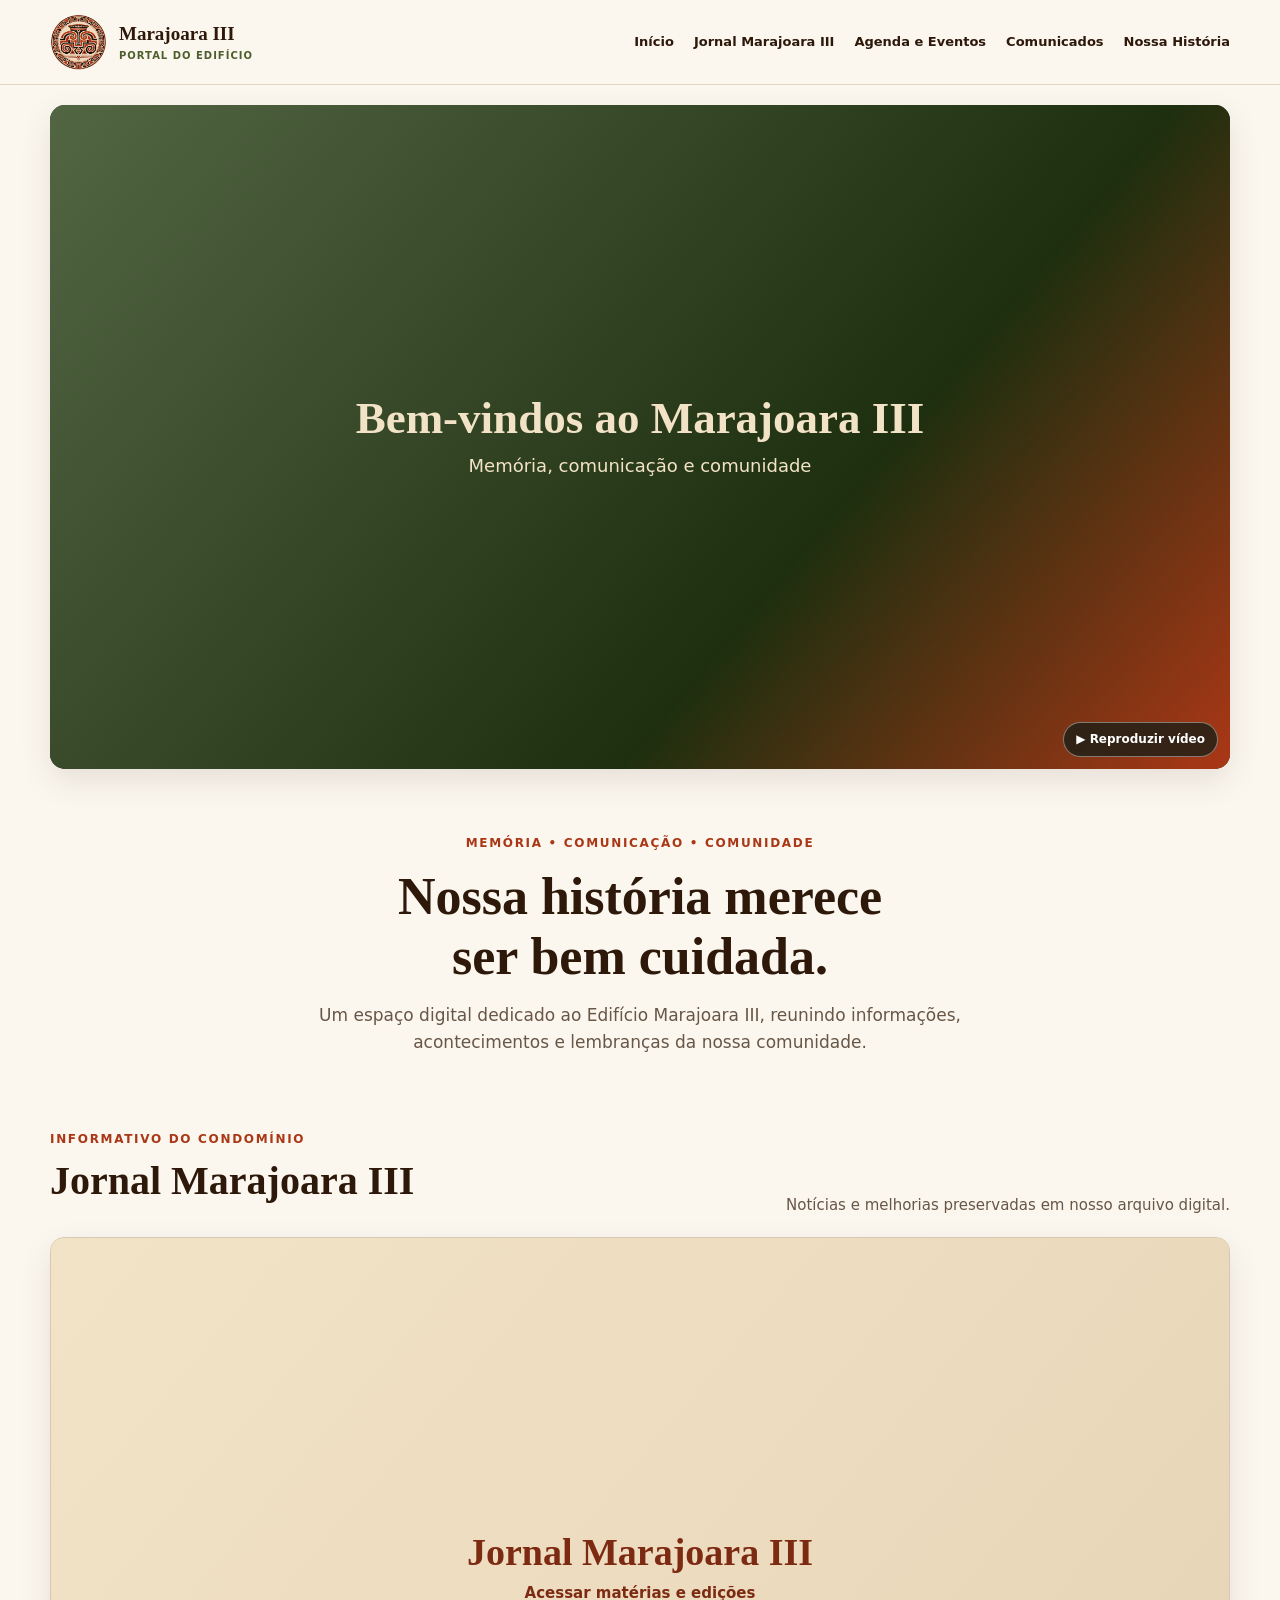
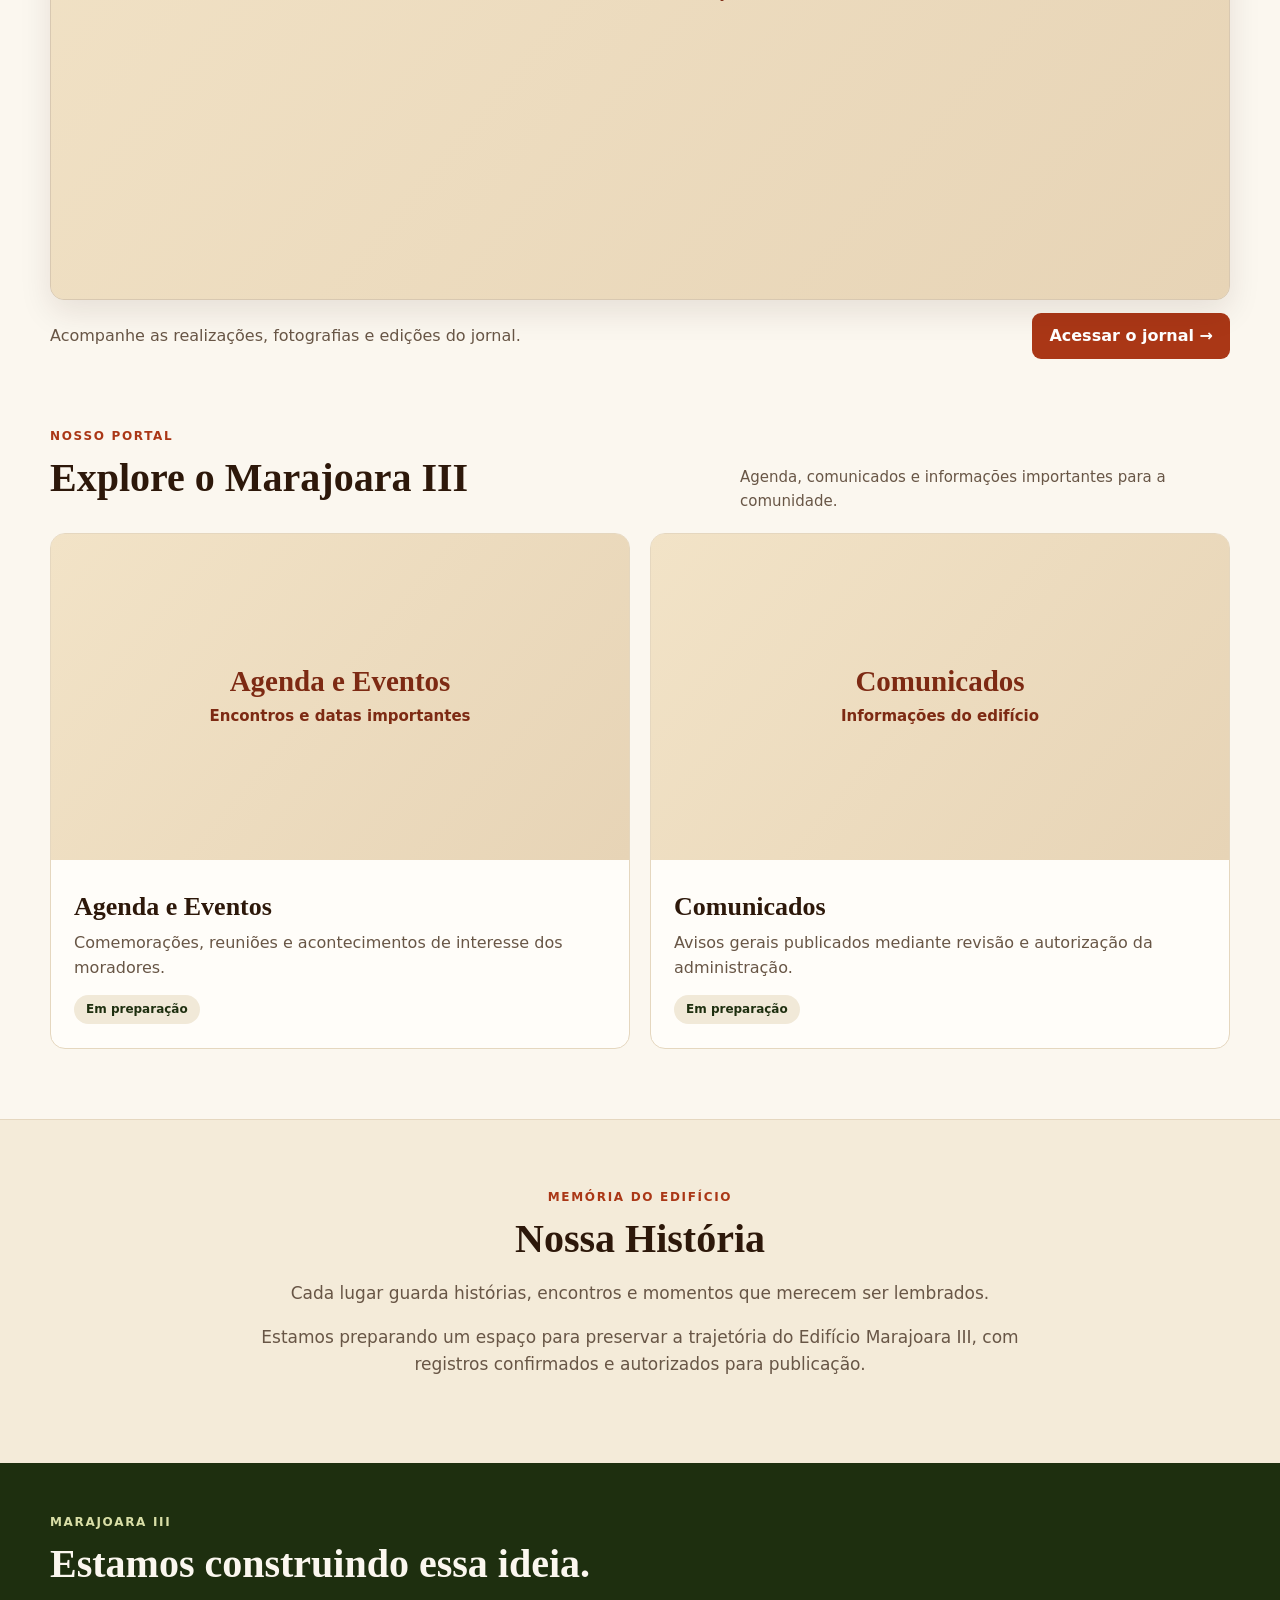
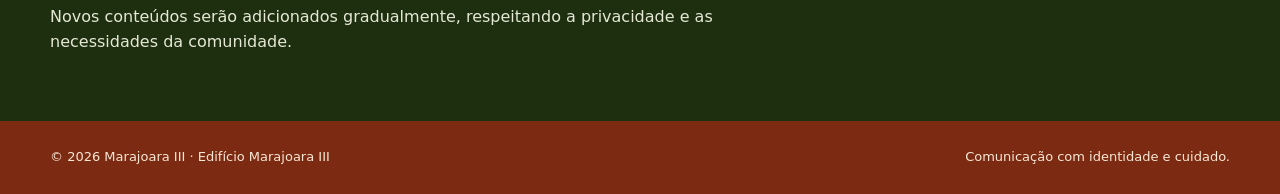
==== commit 6973ca87: "Update index.html" ====
--- a/index.html
+++ b/index.html
@@ -1,299 +1,1101 @@
+
 <!doctype html>
 <html lang="pt-BR">
 <head>
-  <meta charset="utf-8">
-  <meta name="viewport" content="width=device-width, initial-scale=1">
-  <meta name="theme-color" content="#AA3716">
-  <meta name="description" content="Portal do Edifício Marajoara III. Acompanhe o Jornal Marajoara III, agenda, comunicados e memórias do nosso edifício.">
-  <title>Marajoara Digital | Edifício Marajoara III</title>
-  <link rel="preload" as="image" href="assets/capa-video-marajoara.webp" type="image/webp">
-  <style>
-    :root {
-      color-scheme: light;
-      --terracota: #AA3716;
-      --terracota-escuro: #7D2A13;
-      --terracota-banner: #A63A1B;
-      --creme: #F2E3C7;
-      --papel: #FBF7EF;
-      --verde: #526849;
-      --verde-escuro: #273B24;
-      --texto: #2D180A;
-      --suave: #685646;
-      --borda: #E5D7BF;
-      --foco: #416C4B;
-      --sombra: 0 14px 38px rgba(45,24,10,.10);
-    }
-    *, *::before, *::after { box-sizing: border-box; }
-    html { scroll-behavior: smooth; scroll-padding-top: 100px; }
-    body { margin: 0; background: var(--papel); color: var(--texto); font: 16px/1.6 system-ui,-apple-system,"Segoe UI",sans-serif; }
-    button { font: inherit; cursor: pointer; }
-    a { color: inherit; }
-    a:focus-visible, button:focus-visible { outline: 3px solid var(--foco); outline-offset: 4px; }
-    img, video { max-width: 100%; }
-    .container { width: min(1180px,calc(100% - 36px)); margin-inline: auto; }
-    .sr-only { position: absolute; width: 1px; height: 1px; overflow: hidden; clip: rect(0,0,0,0); white-space: nowrap; clip-path: inset(50%); }
-    .skip-link { position: fixed; top: -80px; left: 12px; padding: 12px 18px; z-index: 999; color: #fff; background: var(--verde-escuro); border-radius: 9px; }
-    .skip-link:focus { top: 10px; }
-
-    /* Cabeçalho e navegação original */
-    .cabecalho { position: sticky; top: 0; z-index: 100; background: rgba(251,247,239,.97); border-bottom: 1px solid var(--borda); backdrop-filter: blur(10px); }
-    .topo { min-height: 82px; display: flex; justify-content: space-between; align-items: center; gap: 16px; position: relative; }
-    .marca { display: flex; align-items: center; gap: 12px; min-width: 0; text-decoration: none; }
-    .logo-marca { display: block; width: 57px; height: 57px; object-fit: contain; flex: none; }
-    .marca-texto { display: flex; flex-direction: column; line-height: 1.18; }
-    .marca-texto strong { font: bold 19px/1.2 Georgia,serif; }
-    .marca-texto small { margin-top: 5px; color: var(--verde); font-size: 10px; font-weight: 800; letter-spacing: .11em; text-transform: uppercase; }
-    .menu { display: flex; align-items: center; gap: 21px; }
-    .menu a { font-size: 13px; font-weight: 750; text-decoration: none; transition: color .2s; }
-    .menu a:hover, .menu a[aria-current="page"] { color: var(--terracota); }
-    .hamburguer { display: none; width: 46px; height: 46px; flex-direction: column; justify-content: center; align-items: center; gap: 5px; background: #fffdf9; border: 1px solid var(--borda); border-radius: 10px; flex: none; }
-    .hamburguer span { width: 22px; height: 2px; display: block; background: var(--terracota-escuro); border-radius: 2px; transition: transform .2s,opacity .2s; }
-    .hamburguer[aria-expanded="true"] span:first-child { transform: translateY(7px) rotate(45deg); }
-    .hamburguer[aria-expanded="true"] span:nth-child(2) { opacity: 0; }
-    .hamburguer[aria-expanded="true"] span:last-child { transform: translateY(-7px) rotate(-45deg); }
-
-    /* Vinheta de boas-vindas (sem texto sobre o vídeo original) */
-    .secao-banner { padding-top: 24px; }
-    .banner { position: relative; width: 100%; aspect-ratio: 16 / 9; overflow: hidden; border-radius: 16px; background: var(--verde-escuro); box-shadow: var(--sombra); isolation: isolate; }
-    .banner-poster, .banner video { position: absolute; inset: 0; display: block; width: 100%; height: 100%; object-fit: contain; }
-    .banner-poster { object-fit: cover; }
-    .banner video { opacity: 0; transition: opacity .3s ease; }
-    .banner video.pronto { opacity: 1; }
-    .controle-video { position: absolute; z-index: 2; right: 15px; bottom: 15px; display: inline-flex; align-items: center; gap: 7px; padding: 8px 13px; color: #fff; background: rgba(30,30,25,.76); border: 1px solid rgba(255,255,255,.45); border-radius: 25px; font-size: 12px; font-weight: 700; }
-    .controle-video:hover { background: rgba(30,30,25,.91); }
-
-    /* Abertura institucional */
-    .boas-vindas { padding: 72px 0 45px; text-align: center; }
-    .etiqueta { display: inline-block; color: var(--terracota); font-size: 12px; font-weight: 850; letter-spacing: .14em; text-transform: uppercase; }
-    h1,h2,h3 { text-wrap: balance; }
-    h2 { font: bold clamp(30px,4vw,48px)/1.18 Georgia,serif; letter-spacing: -.02em; }
-    .boas-vindas h1 { max-width: 840px; margin: 14px auto; font: bold clamp(31px,4.8vw,51px)/1.16 Georgia,serif; letter-spacing: -.025em; }
-    .boas-vindas p { max-width: 740px; margin: 0 auto; color: var(--suave); font-size: 17px; }
-
-    /* NOVO BANNER OFICIAL DO JORNAL (arte enviada) */
-    .jornal-secao { padding: 10px 0 54px; }
-    .jornal-topo { display: flex; align-items: end; justify-content: space-between; gap: 18px; margin-bottom: 20px; }
-    .jornal-topo h2 { margin: 8px 0 0; font-size: clamp(26px,3.6vw,39px); }
-    .jornal-topo p { max-width: 440px; margin: 0; color: var(--suave); font-size: 14px; }
-    .jornal-arte-desktop { display: block; text-decoration: none; border-radius: 15px; overflow: hidden; border: 1px solid #d8c8b1; box-shadow: var(--sombra); transition: transform .2s,box-shadow .2s; }
-    .jornal-arte-desktop img { display: block; width: 100%; height: auto; aspect-ratio: 16/9; object-fit: cover; }
-    .jornal-arte-desktop:hover { transform: translateY(-3px); box-shadow: 0 18px 44px rgba(45,24,10,.16); }
-    .jornal-mobile { display: none; }
-    .jornal-hint { margin: 10px 2px 0; color: var(--suave); font-size: 13px; text-align: right; }
-
-    /* Demais seções do portal */
-    .secao { padding: 44px 0 55px; }
-    .titulo-secao { margin-bottom: 26px; }
-    .titulo-secao h2 { margin: 9px 0; }
-    .titulo-secao p { max-width: 690px; margin: 0; color: var(--suave); }
-    .cartoes { display: grid; grid-template-columns: repeat(2,minmax(0,1fr)); gap: 20px; }
-    .cartao { padding: 32px; background: #fffdf9; border: 1px solid var(--borda); border-radius: 15px; box-shadow: 0 5px 18px rgba(45,24,10,.04); }
-    .cartao-icone { display: grid; place-items: center; width: 54px; height: 54px; border-radius: 13px; background: #f7e9da; color: var(--terracota); font-size: 25px; }
-    .cartao h3 { margin: 20px 0 10px; font: bold 24px Georgia,serif; }
-    .cartao p { margin: 0 0 20px; color: var(--suave); }
-    .em-breve { display: inline-block; padding: 5px 12px; border-radius: 30px; background: #f1e9d8; color: var(--verde-escuro); font-size: 12px; font-weight: 800; }
-
-    .historia { margin-top: 32px; padding: 72px 0; background: #f4ebd9; border-top: 1px solid var(--borda); }
-    .historia-interna { max-width: 790px; text-align: center; }
-    .historia h2 { margin: 11px 0; }
-    .historia p { margin: 13px 0; color: var(--suave); font-size: 17px; }
-    .projeto { padding: 55px 0; background: var(--verde-escuro); color: var(--papel); }
-    .projeto .etiqueta { color: #d9dfa7; }
-    .projeto h2 { margin: 12px 0; font-size: clamp(28px,3.5vw,40px); }
-    .projeto p { max-width: 750px; color: #e5e8d4; }
-    .rodape-site { padding: 28px 0; color: #f5e8d5; background: var(--terracota-escuro); }
-    .rodape { display: flex; justify-content: space-between; flex-wrap: wrap; gap: 12px; font-size: 13px; }
-
-    @media (max-width: 900px) {
-      .hamburguer { display: flex; }
-      .menu { display: none; position: absolute; top: 100%; right: 0; z-index: 110; width: max-content; max-width: calc(100vw - 28px); max-height: calc(100dvh - 90px); overflow-y: auto; flex-direction: column; align-items: stretch; gap: 5px; padding: 7px; background: var(--papel); border: 1px solid var(--borda); border-radius: 0 0 12px 12px; box-shadow: 0 12px 28px rgba(45,24,10,.15); }
-      .menu.aberto { display: flex; }
-      .menu a { display: flex; align-items: center; min-height: 40px; padding: 9px 12px; border: 1px solid var(--borda); border-radius: 8px; color: var(--terracota-escuro); background: #fffdf9; white-space: nowrap; font-size: 14px; text-align: left; }
-      .menu a:hover, .menu a:focus-visible { background: var(--creme); border-color: var(--terracota); }
-      .jornal-topo { align-items: start; flex-direction: column; gap: 6px; }
-    }
-    @media (max-width: 680px) {
-      .jornal-arte-desktop, .jornal-hint { display: none; }
-      .jornal-mobile { display: grid; grid-template-columns: minmax(0,1fr) 42%; align-items: center; gap: 13px; padding: 20px; background: var(--creme); border: 1px solid #d8c8b1; border-radius: 15px; text-decoration: none; box-shadow: var(--sombra); }
-      .jornal-mobile-conteudo { min-width: 0; }
-      .jornal-mobile .mini-etiqueta { display: block; font-size: 10px; font-weight: 800; text-transform: uppercase; letter-spacing: .08em; }
-      .jornal-mobile h3 { margin: 8px 0; color: var(--verde); font: bold clamp(23px,6.3vw,38px)/1.05 Georgia,serif; }
-      .jornal-mobile p { margin: 12px 0 16px; color: var(--texto); font-size: clamp(12px,3.3vw,15px); line-height: 1.45; }
-      .jornal-mobile .botao-jornal { display: inline-block; padding: 10px 13px; border-radius: 10px; color: #fff; background: var(--terracota); font-weight: 800; font-size: 12px; }
-      .jornal-mobile img { display: block; width: 100%; max-height: 310px; object-fit: contain; border: 4px solid #fff9eb; box-shadow: 0 8px 18px rgba(45,24,10,.14); }
-      .jornal-mobile:hover .botao-jornal { background: var(--terracota-escuro); }
-      .cartoes { grid-template-columns: 1fr; }
-    }
-    @media (max-width: 500px) {
-      .container { width: calc(100% - 28px); }
-      .topo { min-height: 74px; gap: 8px; }
-      .logo-marca { width: 48px; height: 48px; }
-      .marca { gap: 9px; }
-      .marca-texto strong { font-size: 16px; }
-      .marca-texto small { font-size: 9px; letter-spacing: .07em; }
-      .secao-banner { padding-top: 14px; }
-      .banner { border-radius: 10px; }
-      .controle-video { right: 7px; bottom: 7px; padding: 6px 9px; font-size: 10px; }
-      .boas-vindas { padding: 50px 0 34px; }
-      .boas-vindas p { font-size: 16px; }
-      .jornal-secao { padding-bottom: 35px; }
-      .jornal-topo h2 { font-size: 27px; }
-      .jornal-mobile { padding: 14px; gap: 11px; }
-      .jornal-mobile p { margin: 10px 0 13px; }
-      .secao { padding: 40px 0; }
-      .cartao { padding: 25px; }
-      .historia { padding: 55px 0; }
-    }
-    @media (max-width: 365px) {
-      .jornal-mobile { grid-template-columns: 1fr 37%; }
-      .jornal-mobile .botao-jornal { font-size: 11px; padding: 8px; }
-      .jornal-mobile h3 { font-size: 21px; }
-      .jornal-mobile p { font-size: 12px; }
-    }
-    @media (prefers-reduced-motion: reduce) {
-      html { scroll-behavior: auto; }
-      *, *::before, *::after { transition-duration: .01ms !important; animation-duration: .01ms !important; }
-      .banner video { display: none; }
-      .banner video.pronto { display: block; }
-    }
-  </style>
+<meta charset="utf-8">
+<meta name="viewport" content="width=device-width, initial-scale=1">
+<meta name="theme-color" content="#AA3716">
+<meta name="description" content="Portal do Edifício Marajoara III: jornal, agenda, comunicados e memória.">
+<title>Marajoara III | Portal do Edifício</title>
+
+<style>
+:root {
+  --terra:#AA3716;
+  --terra-escuro:#7D2A13;
+  --creme:#F2E3C7;
+  --papel:#FBF7EF;
+  --verde:#4D5F2D;
+  --floresta:#1E2F0F;
+  --texto:#2D180A;
+  --suave:#685646;
+  --borda:#E5D7BF;
+  --sombra:0 12px 32px rgba(45,24,10,.10);
+}
+
+*,*::before,*::after { box-sizing:border-box; }
+[hidden] { display:none!important; }
+
+html {
+  scroll-behavior:smooth;
+  scroll-padding-top:98px;
+}
+
+body {
+  margin:0;
+  background:var(--papel);
+  color:var(--texto);
+  font:16px/1.6 system-ui,-apple-system,"Segoe UI",sans-serif;
+}
+
+img,video { max-width:100%; }
+a { color:inherit; }
+button { font:inherit;cursor:pointer; }
+
+a:focus-visible,button:focus-visible {
+  outline:3px solid var(--verde);
+  outline-offset:3px;
+}
+
+.container {
+  width:min(1180px,calc(100% - 36px));
+  margin-inline:auto;
+}
+
+.skip {
+  position:fixed;
+  left:12px;
+  top:-80px;
+  z-index:999;
+  background:var(--floresta);
+  color:#fff;
+  padding:10px 15px;
+  border-radius:8px;
+}
+
+.skip:focus { top:10px; }
+
+/* CABEÇALHO */
+
+.cabecalho {
+  position:sticky;
+  top:0;
+  z-index:100;
+  background:rgba(251,247,239,.98);
+  border-bottom:1px solid var(--borda);
+}
+
+.topo {
+  min-height:84px;
+  display:flex;
+  justify-content:space-between;
+  align-items:center;
+  gap:14px;
+  position:relative;
+}
+
+.marca {
+  display:flex;
+  align-items:center;
+  gap:12px;
+  text-decoration:none;
+  min-width:0;
+}
+
+.logo {
+  display:block;
+  width:57px;
+  height:57px;
+  object-fit:contain;
+  flex:none;
+}
+
+.marca-texto {
+  display:flex;
+  flex-direction:column;
+  line-height:1.2;
+  min-width:0;
+}
+
+.marca-texto strong {
+  font:bold 19px Georgia,serif;
+}
+
+.marca-texto small {
+  margin-top:5px;
+  color:var(--verde);
+  font-size:10px;
+  font-weight:750;
+  letter-spacing:.1em;
+  text-transform:uppercase;
+}
+
+/* NAVEGAÇÃO */
+
+.menu {
+  display:flex;
+  align-items:center;
+  gap:20px;
+}
+
+.menu a {
+  text-decoration:none;
+  font-size:13px;
+  font-weight:750;
+}
+
+.menu a:hover { color:var(--terra); }
+
+.hamburguer {
+  display:none;
+  flex-direction:column;
+  align-items:center;
+  justify-content:center;
+  gap:5px;
+  width:46px;
+  height:46px;
+  flex:none;
+  background:#FFFDF9;
+  border:1px solid var(--borda);
+  border-radius:10px;
+}
+
+.hamburguer span {
+  display:block;
+  width:22px;
+  height:2px;
+  background:var(--terra-escuro);
+  border-radius:2px;
+  transition:transform .2s,opacity .2s;
+}
+
+.hamburguer[aria-expanded="true"] span:first-child {
+  transform:translateY(7px) rotate(45deg);
+}
+
+.hamburguer[aria-expanded="true"] span:nth-child(2) {
+  opacity:0;
+}
+
+.hamburguer[aria-expanded="true"] span:last-child {
+  transform:translateY(-7px) rotate(-45deg);
+}
+
+/* BANNER PRINCIPAL - 16:9 */
+
+.secao-banner { padding-top:20px; }
+
+.video-hero {
+  position:relative;
+  aspect-ratio:16/9;
+  width:100%;
+  overflow:hidden;
+  background:var(--floresta);
+  border-radius:15px;
+  box-shadow:var(--sombra);
+}
+
+.video-fundo {
+  position:absolute;
+  inset:0;
+  display:grid;
+  align-content:center;
+  justify-items:center;
+  padding:6%;
+  text-align:center;
+  background:linear-gradient(
+    130deg,#536644,var(--floresta) 65%,var(--terra)
+  );
+  color:var(--creme);
+}
+
+.video-fundo strong {
+  font:bold clamp(16px,3.8vw,45px)/1.12 Georgia,serif;
+}
+
+.video-fundo span {
+  font-size:clamp(10px,1.6vw,18px);
+  margin-top:8px;
+}
+
+.video-hero video {
+  position:absolute;
+  inset:0;
+  width:100%;
+  height:100%;
+  display:block;
+  object-fit:contain;
+  opacity:0;
+  background:var(--floresta);
+}
+
+.video-hero video.pronto { opacity:1; }
+
+.controle {
+  position:absolute;
+  right:12px;
+  bottom:12px;
+  z-index:2;
+  padding:7px 12px;
+  border-radius:22px;
+  color:#fff;
+  background:rgba(28,32,23,.8);
+  border:1px solid rgba(255,255,255,.4);
+  font-size:12px;
+  font-weight:750;
+}
+
+/* APRESENTAÇÃO */
+
+.etiqueta {
+  display:block;
+  color:var(--terra);
+  font-size:12px;
+  font-weight:850;
+  letter-spacing:.14em;
+  text-transform:uppercase;
+}
+
+h1,h2,h3 {
+  font-family:Georgia,"Times New Roman",serif;
+  line-height:1.16;
+  text-wrap:balance;
+}
+
+h1 {
+  font-size:clamp(30px,4.7vw,52px);
+  margin:14px auto;
+  max-width:850px;
+}
+
+h2 {
+  font-size:clamp(27px,3.5vw,40px);
+  margin:9px 0 12px;
+}
+
+h3 {
+  font-size:clamp(21px,2.5vw,26px);
+  margin:12px 0 8px;
+}
+
+.boas-vindas {
+  padding:65px 0 48px;
+  text-align:center;
+}
+
+.boas-vindas p {
+  max-width:730px;
+  margin:0 auto;
+  color:var(--suave);
+  font-size:17px;
+}
+
+.bloco { padding:26px 0 42px; }
+
+.titulo-secao {
+  display:flex;
+  align-items:end;
+  justify-content:space-between;
+  gap:18px;
+  flex-wrap:wrap;
+  margin-bottom:20px;
+}
+
+.titulo-secao p {
+  max-width:490px;
+  margin:0;
+  color:var(--suave);
+  font-size:15px;
+}
+
+/* BANNERS 1920 x 1080 */
+/* MESMA IMAGEM NO DESKTOP E NO MOBILE */
+
+.arte {
+  position:relative;
+  display:block;
+  width:100%;
+  aspect-ratio:16/9;
+  overflow:hidden;
+  background:#E9DDC8;
+  border:1px solid #D8C8B1;
+  border-radius:14px;
+  box-shadow:var(--sombra);
+}
+
+.arte img {
+  position:absolute;
+  inset:0;
+  display:block;
+  width:100%;
+  height:100%;
+  object-fit:contain;
+  opacity:0;
+}
+
+.arte img.carregada { opacity:1; }
+
+.arte-fundo {
+  position:absolute;
+  inset:0;
+  display:grid;
+  place-content:center;
+  text-align:center;
+  gap:7px;
+  padding:14px;
+  background:linear-gradient(
+    130deg,#F2E3C7,#E7D4B6
+  );
+  color:var(--terra-escuro);
+}
+
+.arte-fundo strong {
+  font:bold clamp(19px,3.4vw,38px)/1.1 Georgia,serif;
+}
+
+.arte-fundo small {
+  font-size:clamp(11px,1.8vw,15px);
+  font-weight:650;
+}
+
+.arte-link {
+  text-decoration:none;
+  transition:transform .2s,box-shadow .2s;
+}
+
+.arte-link:hover {
+  transform:translateY(-2px);
+  box-shadow:0 17px 40px rgba(45,24,10,.16);
+}
+
+/* JORNAL MARAJOARA III */
+
+.jornal-rodape {
+  display:flex;
+  align-items:center;
+  justify-content:space-between;
+  flex-wrap:wrap;
+  gap:12px;
+  margin-top:13px;
+}
+
+.jornal-rodape p {
+  color:var(--suave);
+  margin:0;
+}
+
+.botao-jornal {
+  display:inline-block;
+  background:var(--terra);
+  color:white;
+  padding:10px 17px;
+  border-radius:9px;
+  text-decoration:none;
+  font-weight:750;
+}
+
+.botao-jornal:hover {
+  background:var(--terra-escuro);
+}
+
+/* AGENDA E COMUNICADOS */
+
+.grade {
+  display:grid;
+  grid-template-columns:repeat(2,minmax(0,1fr));
+  gap:20px;
+}
+
+.cartao {
+  min-width:0;
+  background:#FFFDF9;
+  border:1px solid var(--borda);
+  border-radius:15px;
+  overflow:hidden;
+}
+
+.cartao .arte {
+  border:0;
+  border-radius:0;
+  box-shadow:none;
+}
+
+.cartao .arte-fundo strong {
+  font-size:clamp(18px,2.7vw,29px);
+}
+
+.cartao-info {
+  padding:20px 23px 24px;
+}
+
+.cartao-info p {
+  margin:0 0 14px;
+  color:var(--suave);
+}
+
+.em-breve {
+  display:inline-block;
+  padding:5px 12px;
+  border-radius:25px;
+  color:var(--floresta);
+  background:#F1E9D8;
+  font-size:12px;
+  font-weight:800;
+}
+
+/* HISTÓRIA */
+
+.historia {
+  margin-top:28px;
+  padding:68px 0;
+  background:#F4EBD9;
+  border-top:1px solid var(--borda);
+}
+
+.historia-interna {
+  max-width:820px;
+  text-align:center;
+}
+
+.historia p {
+  color:var(--suave);
+  font-size:17px;
+}
+
+/* PROJETO */
+
+.projeto {
+  padding:50px 0;
+  color:var(--papel);
+  background:var(--floresta);
+}
+
+.projeto .etiqueta { color:#D9DFA7; }
+
+.projeto p {
+  max-width:750px;
+  color:#E5E8D4;
+}
+
+/* RODAPÉ */
+
+footer {
+  padding:26px 0;
+  background:var(--terra-escuro);
+  color:#F5E8D5;
+  font-size:13px;
+}
+
+.rodape {
+  display:flex;
+  justify-content:space-between;
+  gap:14px;
+  flex-wrap:wrap;
+}
+
+/* MENU MOBILE COMPACTO */
+
+@media(max-width:900px) {
+  .hamburguer { display:flex; }
+
+  .menu {
+    display:none;
+    position:absolute;
+    top:100%;
+    right:0;
+    z-index:110;
+    width:max-content;
+    max-width:calc(100vw - 28px);
+    max-height:calc(100dvh - 90px);
+    overflow-y:auto;
+    flex-direction:column;
+    align-items:stretch;
+    gap:5px;
+    padding:7px;
+    background:var(--papel);
+    border:1px solid var(--borda);
+    border-radius:0 0 12px 12px;
+    box-shadow:var(--sombra);
+  }
+
+  .menu.aberto { display:flex; }
+
+  .menu a {
+    display:flex;
+    align-items:center;
+    min-height:39px;
+    padding:9px 12px;
+    white-space:nowrap;
+    font-size:14px;
+    line-height:1.25;
+    color:var(--terra-escuro);
+    background:#FFFDF9;
+    border:1px solid var(--borda);
+    border-radius:8px;
+  }
+
+  .menu a:hover,
+  .menu a:focus-visible {
+    background:var(--creme);
+    border-color:var(--terra);
+  }
+}
+
+/* MOBILE: IMAGEM INTEIRA, SEM RECORTE */
+
+@media(max-width:680px) {
+  .grade {
+    grid-template-columns:1fr;
+  }
+
+  .titulo-secao { display:block; }
+  .titulo-secao p { margin-top:9px; }
+
+  .jornal-rodape {
+    align-items:stretch;
+    flex-direction:column;
+  }
+
+  .botao-jornal {
+    text-align:center;
+  }
+}
+
+@media(max-width:500px) {
+  .container {
+    width:calc(100% - 28px);
+  }
+
+  .topo {
+    min-height:74px;
+    gap:8px;
+  }
+
+  .marca { gap:9px; }
+
+  .logo {
+    width:48px;
+    height:48px;
+  }
+
+  .marca-texto strong {
+    font-size:16px;
+  }
+
+  .marca-texto small {
+    font-size:9px;
+    letter-spacing:.06em;
+  }
+
+  .secao-banner {
+    padding-top:14px;
+  }
+
+  .video-hero,
+  .arte {
+    border-radius:10px;
+  }
+
+  .controle {
+    right:6px;
+    bottom:6px;
+    padding:5px 8px;
+    font-size:10px;
+  }
+
+  .boas-vindas {
+    padding:48px 0 35px;
+  }
+
+  .boas-vindas p,
+  .historia p {
+    font-size:16px;
+  }
+
+  .bloco {
+    padding:18px 0 35px;
+  }
+
+  .cartao-info {
+    padding:17px 18px 20px;
+  }
+
+  .historia {
+    padding:52px 0;
+  }
+}
+
+/* ACESSIBILIDADE */
+
+@media(prefers-reduced-motion:reduce) {
+  html { scroll-behavior:auto; }
+
+  *,*::before,*::after {
+    transition:none!important;
+    animation:none!important;
+  }
+}
+</style>
 </head>
+
 <body>
-  <a class="skip-link" href="#conteudo">Ir para o conteúdo</a>
-  <header class="cabecalho" id="inicio">
-    <div class="container topo">
-      <a class="marca" href="#inicio" aria-label="Marajoara Digital, início">
-        <img class="logo-marca" src="assets/Logo-canto.png" alt="" width="57" height="57" decoding="async">
-        <span class="marca-texto"><strong>Marajoara Digital</strong><small>Edifício Marajoara III</small></span>
-      </a>
-      <button class="hamburguer" id="hamburguer" type="button" aria-label="Abrir menu" aria-expanded="false" aria-controls="menu-principal"><span></span><span></span><span></span></button>
-      <nav class="menu" id="menu-principal" aria-label="Navegação principal">
-        <a href="#inicio">Início</a>
-        <a href="jornal.html">Jornal Marajoara III</a>
-        <a href="#agenda">Agenda e Eventos</a>
-        <a href="#comunicados">Comunicados</a>
-        <a href="#historia">Nossa História</a>
-      </nav>
+<a class="skip" href="#conteudo">
+  Ir para o conteúdo
+</a>
+
+<!-- CABEÇALHO -->
+
+<header class="cabecalho" id="inicio">
+  <div class="container topo">
+
+    <a class="marca" href="#inicio"
+       aria-label="Início do portal Marajoara III">
+
+      <img
+        class="logo"
+        src="assets/Logo-canto.png"
+        alt=""
+        width="57"
+        height="57"
+        decoding="async"
+      >
+
+      <span class="marca-texto">
+        <strong>Marajoara III</strong>
+        <small>Portal do edifício</small>
+      </span>
+    </a>
+
+    <button
+      class="hamburguer"
+      id="hamburguer"
+      type="button"
+      aria-label="Abrir menu"
+      aria-expanded="false"
+      aria-controls="menu-principal"
+    >
+      <span></span>
+      <span></span>
+      <span></span>
+    </button>
+
+    <nav class="menu" id="menu-principal"
+         aria-label="Navegação principal">
+      <a href="#inicio">Início</a>
+      <a href="jornal.html">Jornal Marajoara III</a>
+      <a href="#agenda">Agenda e Eventos</a>
+      <a href="#comunicados">Comunicados</a>
+      <a href="#historia">Nossa História</a>
+    </nav>
+
+  </div>
+</header>
+
+<main id="conteudo">
+
+<!-- BANNER PRINCIPAL EM VÍDEO -->
+
+<section class="secao-banner"
+         aria-label="Apresentação do Edifício Marajoara III">
+  <div class="container">
+
+    <div class="video-hero">
+
+      <div class="video-fundo" id="video-fundo">
+        <strong>Bem-vindos ao Marajoara III</strong>
+        <span>Memória, comunicação e comunidade</span>
+      </div>
+
+      <video
+        id="banner-video"
+        autoplay
+        muted
+        loop
+        playsinline
+        preload="metadata"
+        aria-label="Vídeo de apresentação do Edifício Marajoara III"
+      >
+        <source
+          src="assets/banner-marajoara.mp4"
+          type="video/mp4"
+        >
+      </video>
+
+      <button
+        class="controle"
+        id="controle-video"
+        type="button"
+        aria-label="Pausar vídeo"
+      >
+        ❚❚ <span>Pausar vídeo</span>
+      </button>
+
     </div>
-  </header>
-
-  <main id="conteudo">
-    <!-- Vídeo de boas-vindas que já criamos no Grok e Canva -->
-    <section class="secao-banner" aria-label="Apresentação do Edifício Marajoara III">
-      <div class="container">
-        <div class="banner">
-          <img class="banner-poster" src="assets/capa-video-marajoara.webp" alt="Vista da fachada e da entrada do Edifício Marajoara III" width="1536" height="864" fetchpriority="high">
-          <video id="banner-video" autoplay muted loop playsinline preload="metadata" aria-label="Vídeo de boas-vindas ao Edifício Marajoara III" poster="assets/capa-video-marajoara.webp">
-            <source src="assets/banner-marajoara.mp4" type="video/mp4">
-          </video>
-          <button id="controle-video" class="controle-video" type="button" aria-label="Pausar vídeo">❚❚ <span id="texto-controle">Pausar vídeo</span></button>
+  </div>
+</section>
+
+<!-- BOAS-VINDAS -->
+
+<section class="boas-vindas container"
+         aria-labelledby="boas-vindas-titulo">
+
+  <span class="etiqueta">
+    Memória • Comunicação • Comunidade
+  </span>
+
+  <h1 id="boas-vindas-titulo">
+    Nossa história merece ser bem cuidada.
+  </h1>
+
+  <p>
+    Um espaço digital dedicado ao Edifício Marajoara III,
+    reunindo informações, acontecimentos e lembranças
+    da nossa comunidade.
+  </p>
+
+</section>
+
+<!-- JORNAL: MESMO BANNER 16:9 EM TODAS AS TELAS -->
+
+<section class="bloco container" id="jornal"
+         aria-labelledby="titulo-jornal">
+
+  <div class="titulo-secao">
+    <div>
+      <span class="etiqueta">
+        Informativo do condomínio
+      </span>
+      <h2 id="titulo-jornal">
+        Jornal Marajoara III
+      </h2>
+    </div>
+
+    <p>
+      Notícias e melhorias preservadas
+      em nosso arquivo digital.
+    </p>
+  </div>
+
+  <a
+    class="arte arte-link"
+    href="jornal.html"
+    aria-label="Abrir Jornal Marajoara III"
+  >
+    <div class="arte-fundo">
+      <strong>Jornal Marajoara III</strong>
+      <small>Acessar matérias e edições</small>
+    </div>
+
+    <img
+      src="assets/banner-jornal-marajoara3.jpg"
+      width="1920"
+      height="1080"
+      alt="Capa do Jornal Marajoara III"
+      loading="lazy"
+      decoding="async"
+    >
+  </a>
+
+  <div class="jornal-rodape">
+    <p>
+      Acompanhe as realizações,
+      fotografias e edições do jornal.
+    </p>
+
+    <a class="botao-jornal" href="jornal.html">
+      Acessar o jornal →
+    </a>
+  </div>
+
+</section>
+
+<!-- AGENDA E COMUNICADOS -->
+
+<section class="bloco container"
+         aria-labelledby="titulo-portal">
+
+  <div class="titulo-secao">
+    <div>
+      <span class="etiqueta">Nosso portal</span>
+      <h2 id="titulo-portal">
+        Explore o Marajoara III
+      </h2>
+    </div>
+
+    <p>
+      Agenda, comunicados e informações
+      importantes para a comunidade.
+    </p>
+  </div>
+
+  <div class="grade">
+
+    <!-- AGENDA -->
+
+    <article class="cartao" id="agenda">
+
+      <div class="arte">
+        <div class="arte-fundo">
+          <strong>Agenda e Eventos</strong>
+          <small>Encontros e datas importantes</small>
         </div>
+
+        <img
+          src="assets/banner-agenda-eventos.jpg"
+          width="1920"
+          height="1080"
+          alt="Banner da seção Agenda e Eventos"
+          loading="lazy"
+          decoding="async"
+        >
       </div>
-    </section>
-
-    <section class="boas-vindas container" aria-labelledby="titulo-boas-vindas">
-      <span class="etiqueta">Memória • Comunicação • Comunidade</span>
-      <h1 id="titulo-boas-vindas">Nossa história merece ser bem cuidada.</h1>
-      <p>Um espaço digital dedicado ao Edifício Marajoara III, reunindo informações, acontecimentos e lembranças da nossa comunidade.</p>
-    </section>
-
-    <!-- Arte FINAL do Jornal, escolhida pelo usuário: título verde e "Ver as edições" -->
-    <section class="jornal-secao container" id="jornal" aria-labelledby="titulo-jornal">
-      <div class="jornal-topo">
-        <div><span class="etiqueta">Informativo do condomínio</span><h2 id="titulo-jornal">Jornal Marajoara III</h2></div>
-        <p>Um registro das melhorias, cuidados e acontecimentos que fazem parte do nosso edifício.</p>
+
+      <div class="cartao-info">
+        <h3>Agenda e Eventos</h3>
+
+        <p>
+          Comemorações, reuniões e acontecimentos
+          de interesse dos moradores.
+        </p>
+
+        <span class="em-breve">
+          Em preparação
+        </span>
       </div>
-      <!-- O banner INTEIRO é clicável (inclusive onde está desenhado o botão). -->
-      <a class="jornal-arte-desktop" href="jornal.html" aria-label="Ver as edições do Jornal Marajoara III">
-        <img src="assets/banner-jornal-marajoara.jpg" alt="Banner do Jornal Marajoara III. Preservação, melhoria e manutenção do nosso edifício. Ver as edições." width="1536" height="864" loading="lazy" decoding="async">
-      </a>
-      <!-- No celular, texto e chamada são HTML legíveis e a capa aparece ampliada. -->
-      <a class="jornal-mobile" href="jornal.html" aria-label="Ver as edições do Jornal Marajoara III">
-        <div class="jornal-mobile-conteudo">
-          <span class="mini-etiqueta">Informativo do condomínio</span>
-          <h3>Jornal<br>Marajoara III</h3>
-          <p>Preservação, melhoria e manutenção do nosso edifício.</p>
-          <span class="botao-jornal">Ver as edições →</span>
+
+    </article>
+
+    <!-- COMUNICADOS -->
+
+    <article class="cartao" id="comunicados">
+
+      <div class="arte">
+        <div class="arte-fundo">
+          <strong>Comunicados</strong>
+          <small>Informações do edifício</small>
         </div>
-        <img src="assets/capa-jornal-marajoara.webp" alt="Capa do Jornal Marajoara III com registros das melhorias realizadas no edifício" width="527" height="748" loading="lazy" decoding="async">
-      </a>
-      <p class="jornal-hint">Clique no banner para acessar as edições do jornal.</p>
-    </section>
-
-    <section class="secao container" aria-labelledby="titulo-destaques">
-      <div class="titulo-secao"><span class="etiqueta">Nosso portal</span><h2 id="titulo-destaques">Explore o Marajoara</h2><p>Novos espaços de informação e convivência, preparados com cuidado para os moradores.</p></div>
-      <div class="cartoes">
-        <article class="cartao" id="agenda">
-          <div class="cartao-icone" aria-hidden="true">▦</div>
-          <h3>Agenda e Eventos</h3>
-          <p>Um espaço para acompanhar comemorações, reuniões e outros acontecimentos de interesse dos moradores.</p>
-          <span class="em-breve">Em preparação</span>
-        </article>
-        <article class="cartao" id="comunicados">
-          <div class="cartao-icone" aria-hidden="true">✦</div>
-          <h3>Comunicados</h3>
-          <p>Informações importantes e avisos gerais, publicados mediante revisão e autorização da administração.</p>
-          <span class="em-breve">Em preparação</span>
-        </article>
+
+        <img
+          src="assets/banner-comunicado.jpg"
+          width="1920"
+          height="1080"
+          alt="Banner da seção Comunicados"
+          loading="lazy"
+          decoding="async"
+        >
       </div>
-    </section>
-
-    <section class="historia" id="historia" aria-labelledby="titulo-historia">
-      <div class="container historia-interna">
-        <span class="etiqueta">Memória do edifício</span>
-        <h2 id="titulo-historia">Nossa História</h2>
-        <p>Cada lugar guarda histórias, encontros e momentos que merecem ser lembrados.</p>
-        <p>Estamos preparando um espaço para preservar a trajetória do Edifício Marajoara III, com informações e registros confirmados e autorizados para publicação.</p>
+
+      <div class="cartao-info">
+        <h3>Comunicados</h3>
+
+        <p>
+          Avisos gerais publicados mediante
+          revisão e autorização da administração.
+        </p>
+
+        <span class="em-breve">
+          Em preparação
+        </span>
       </div>
-    </section>
-
-    <section class="projeto" aria-labelledby="titulo-projeto">
-      <div class="container"><span class="etiqueta">Marajoara Digital</span><h2 id="titulo-projeto">Estamos construindo essa ideia.</h2><p>Este portal está em desenvolvimento. Novos conteúdos e funcionalidades serão adicionados gradualmente, respeitando a privacidade e as necessidades da comunidade.</p></div>
-    </section>
-  </main>
-
-  <footer class="rodape-site"><div class="container rodape"><span>© <span id="ano">2026</span> Marajoara Digital · Edifício Marajoara III</span><span>Comunicação com identidade e cuidado.</span></div></footer>
-  <script>
-    'use strict';
-    document.getElementById('ano').textContent = new Date().getFullYear();
-    const botao = document.getElementById('hamburguer');
-    const menu = document.getElementById('menu-principal');
-    function abrirMenu(aberto) {
-      menu.classList.toggle('aberto', aberto);
-      botao.setAttribute('aria-expanded', String(aberto));
-      botao.setAttribute('aria-label', aberto ? 'Fechar menu' : 'Abrir menu');
-    }
-    botao.addEventListener('click', () => abrirMenu(botao.getAttribute('aria-expanded') !== 'true'));
-    menu.querySelectorAll('a').forEach(link => link.addEventListener('click', () => abrirMenu(false)));
-    document.addEventListener('keydown', evt => { if (evt.key === 'Escape') { abrirMenu(false); botao.focus(); } });
-    document.addEventListener('click', evt => { if (!menu.contains(evt.target) && !botao.contains(evt.target)) abrirMenu(false); });
-    window.addEventListener('resize', () => { if (window.innerWidth > 900) abrirMenu(false); });
-
-    const video = document.getElementById('banner-video');
-    const controle = document.getElementById('controle-video');
-    const legenda = document.getElementById('texto-controle');
-    const reduzido = window.matchMedia('(prefers-reduced-motion: reduce)');
-    function atualizarControle() {
-      const tocando = !video.paused && !video.ended;
-      legenda.textContent = tocando ? 'Pausar vídeo' : 'Reproduzir vídeo';
-      controle.setAttribute('aria-label', tocando ? 'Pausar vídeo' : 'Reproduzir vídeo');
-      controle.firstChild.textContent = tocando ? '❚❚ ' : '▶ ';
-    }
-    video.addEventListener('playing', () => { if (!reduzido.matches) video.classList.add('pronto'); atualizarControle(); });
-    video.addEventListener('pause', atualizarControle);
-    video.addEventListener('error', () => { video.classList.remove('pronto'); controle.hidden = true; });
-    controle.addEventListener('click', () => {
-      if (reduzido.matches && !video.classList.contains('pronto')) {
-        // Respeita a preferência inicial, mas permite reprodução voluntária.
-        video.classList.add('pronto');
-      }
-      if (video.paused) video.play().catch(() => atualizarControle());
-      else video.pause();
-      atualizarControle();
-    });
-    if (reduzido.matches) { video.pause(); video.autoplay = false; }
-    else { video.play().catch(() => atualizarControle()); }
-    atualizarControle();
-  </script>
+
+    </article>
+
+  </div>
+</section>
+
+<!-- NOSSA HISTÓRIA -->
+
+<section class="historia" id="historia"
+         aria-labelledby="titulo-historia">
+
+  <div class="container historia-interna">
+
+    <span class="etiqueta">
+      Memória do edifício
+    </span>
+
+    <h2 id="titulo-historia">
+      Nossa História
+    </h2>
+
+    <p>
+      Cada lugar guarda histórias,
+      encontros e momentos que merecem ser lembrados.
+    </p>
+
+    <p>
+      Estamos preparando um espaço para preservar
+      a trajetória do Edifício Marajoara III,
+      com registros confirmados e autorizados
+      para publicação.
+    </p>
+
+  </div>
+</section>
+
+<!-- PROJETO -->
+
+<section class="projeto" aria-labelledby="titulo-projeto">
+  <div class="container">
+
+    <span class="etiqueta">Marajoara III</span>
+
+    <h2 id="titulo-projeto">
+      Estamos construindo essa ideia.
+    </h2>
+
+    <p>
+      Novos conteúdos serão adicionados gradualmente,
+      respeitando a privacidade e as necessidades
+      da comunidade.
+    </p>
+
+  </div>
+</section>
+
+</main>
+
+<!-- RODAPÉ -->
+
+<footer>
+  <div class="container rodape">
+
+    <span>
+      © <span id="ano">2026</span>
+      Marajoara III · Edifício Marajoara III
+    </span>
+
+    <span>
+      Comunicação com identidade e cuidado.
+    </span>
+
+  </div>
+</footer>
+
+<script>
+'use strict';
+
+const $ = id => document.getElementById(id);
+
+$('ano').textContent = new Date().getFullYear();
+
+// MENU RESPONSIVO
+
+const hamburguer = $('hamburguer');
+const menu = $('menu-principal');
+
+function abrirMenu(sim) {
+  menu.classList.toggle('aberto', sim);
+
+  hamburguer.setAttribute(
+    'aria-expanded',
+    String(sim)
+  );
+
+  hamburguer.setAttribute(
+    'aria-label',
+    sim ? 'Fechar menu' : 'Abrir menu'
+  );
+}
+
+hamburguer.addEventListener('click', () => {
+  abrirMenu(
+    hamburguer.getAttribute('aria-expanded') !== 'true'
+  );
+});
+
+menu.querySelectorAll('a').forEach(a => {
+  a.addEventListener('click', () => abrirMenu(false));
+});
+
+document.addEventListener('click', e => {
+  if (
+    !hamburguer.contains(e.target) &&
+    !menu.contains(e.target)
+  ) {
+    abrirMenu(false);
+  }
+});
+
+document.addEventListener('keydown', e => {
+  if (
+    e.key === 'Escape' &&
+    hamburguer.getAttribute('aria-expanded') === 'true'
+  ) {
+    abrirMenu(false);
+    hamburguer.focus();
+  }
+});
+
+window.addEventListener('resize', () => {
+  if (window.innerWidth > 900) abrirMenu(false);
+});
+
+// BANNERS: EXIBIR JPG QUANDO ESTIVER CARREGADO
+
+document.querySelectorAll('.arte img').forEach(img => {
+
+  const pronto = () => {
+    img.classList.add('carregada');
+
+    const fundo =
+      img.parentElement.querySelector('.arte-fundo');
+
+    if (fundo) fundo.hidden = true;
+  };
+
+  if (img.complete && img.naturalWidth > 0) {
+    pronto();
+  } else {
+    img.addEventListener('load', pronto, {once:true});
+  }
+
+  img.addEventListener('error', () => {
+    img.hidden = true;
+  }, {once:true});
+
+});
+
+// VÍDEO PRINCIPAL
+
+const video = $('banner-video');
+const controle = $('controle-video');
+
+const reduzido = window.matchMedia(
+  '(prefers-reduced-motion: reduce)'
+).matches;
+
+function sincronizarControle() {
+  const tocando = !video.paused && !video.ended;
+
+  controle.innerHTML = tocando
+    ? '❚❚ <span>Pausar vídeo</span>'
+    : '▶ <span>Reproduzir vídeo</span>';
+
+  controle.setAttribute(
+    'aria-label',
+    tocando ? 'Pausar vídeo' : 'Reproduzir vídeo'
+  );
+}
+
+video.addEventListener('playing', () => {
+  video.classList.add('pronto');
+  sincronizarControle();
+});
+
+video.addEventListener('pause', sincronizarControle);
+
+video.addEventListener('error', () => {
+  video.classList.remove('pronto');
+  controle.hidden = true;
+});
+
+controle.addEventListener('click', () => {
+  if (video.paused) {
+    video.play().catch(sincronizarControle);
+  } else {
+    video.pause();
+  }
+});
+
+if (reduzido) {
+  video.autoplay = false;
+  video.pause();
+} else if (!video.paused && video.readyState >= 2) {
+  video.classList.add('pronto');
+}
+
+sincronizarControle();
+
+</script>
 </body>
 </html>
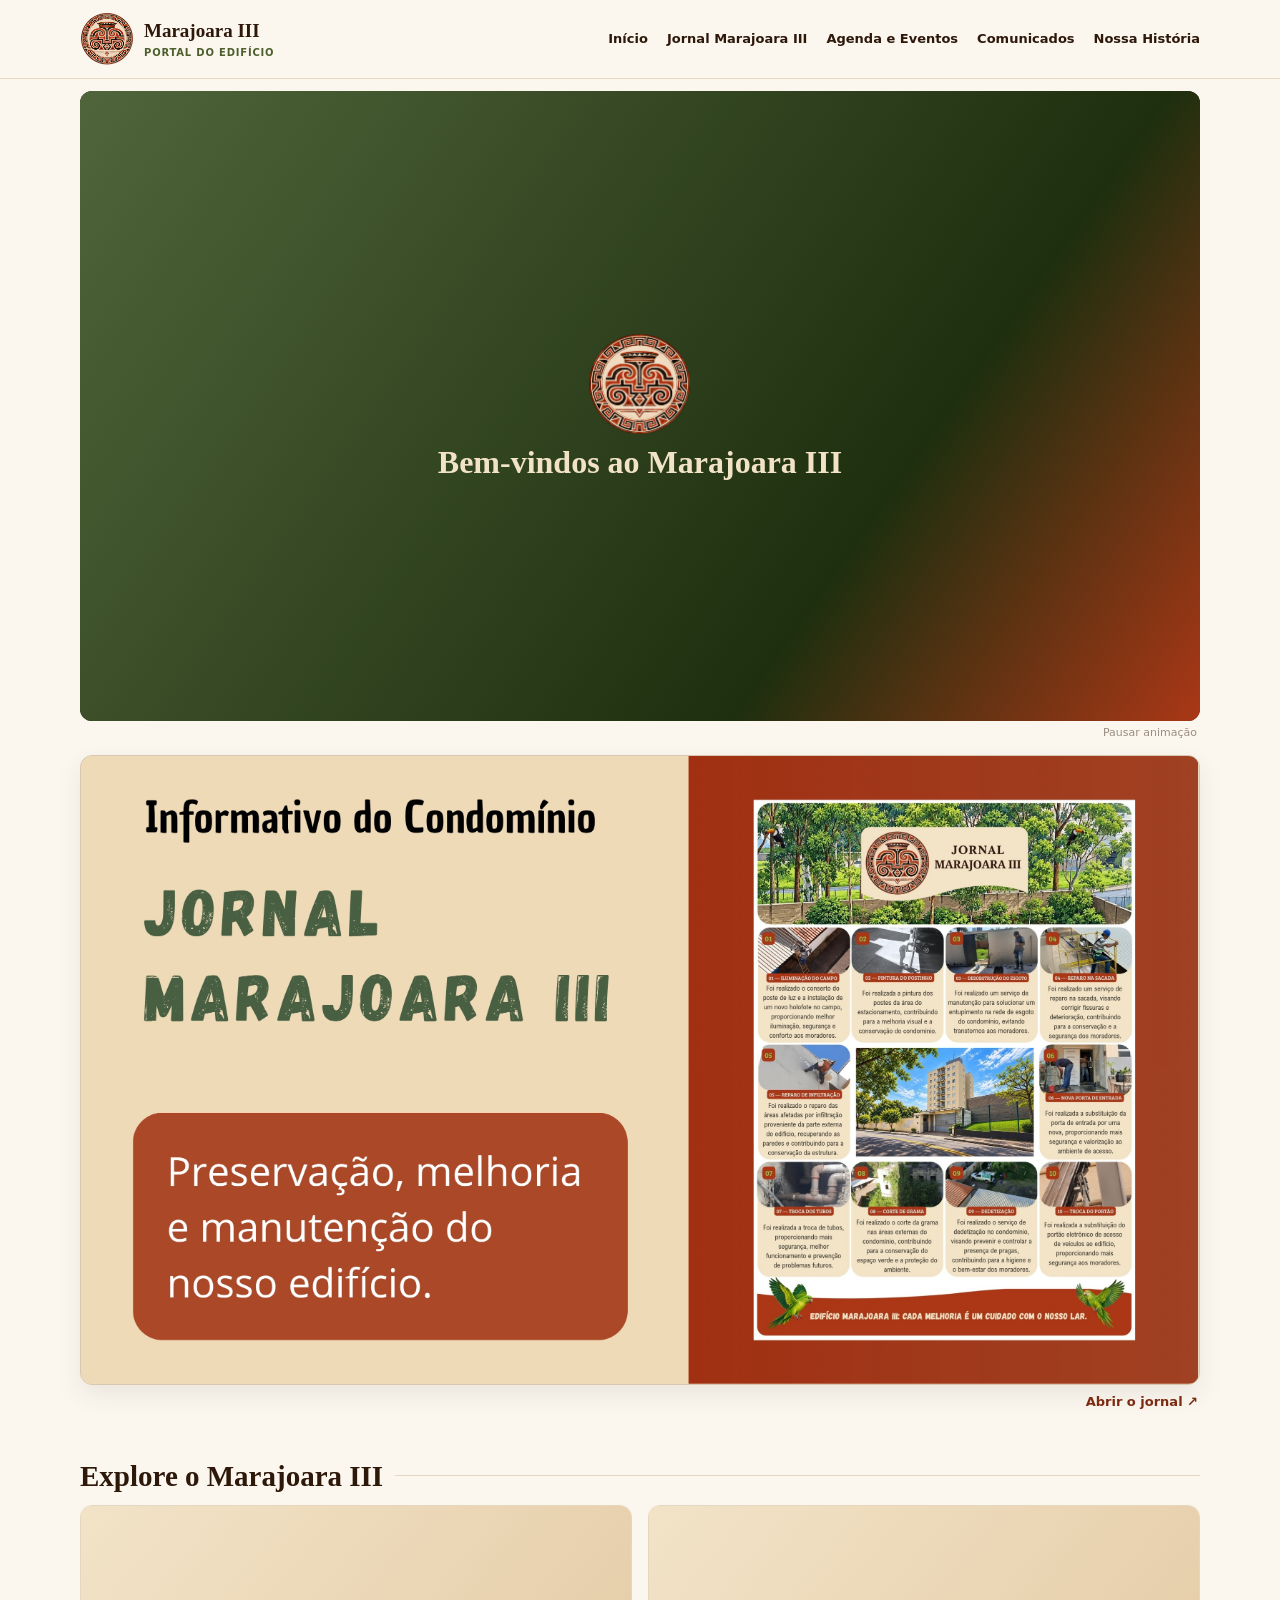
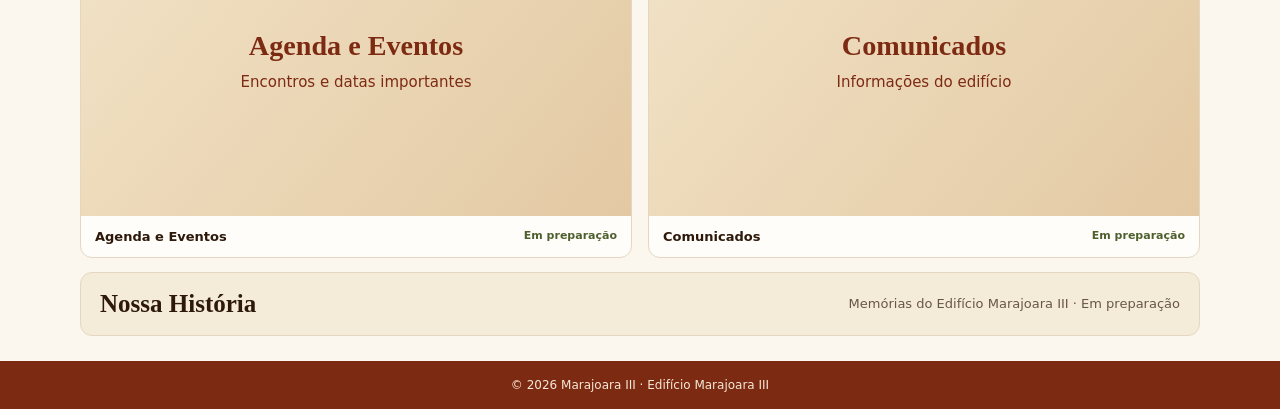
==== commit 2c0a7d5f: "Update index.html" ====
--- a/index.html
+++ b/index.html
@@ -3,15 +3,14 @@
 <html lang="pt-BR">
 <head>
 <meta charset="utf-8">
-<meta name="viewport" content="width=device-width, initial-scale=1">
+<meta name="viewport" content="width=device-width,initial-scale=1">
 <meta name="theme-color" content="#AA3716">
-<meta name="description" content="Portal do Edifício Marajoara III: jornal, agenda, comunicados e memória.">
+<meta name="description" content="Marajoara III: jornal, agenda, comunicados e memórias do Edifício Marajoara III.">
 <title>Marajoara III | Portal do Edifício</title>
-
 <style>
-:root {
+:root{
   --terra:#AA3716;
-  --terra-escuro:#7D2A13;
+  --terra2:#7D2A13;
   --creme:#F2E3C7;
   --papel:#FBF7EF;
   --verde:#4D5F2D;
@@ -19,483 +18,350 @@
   --texto:#2D180A;
   --suave:#685646;
   --borda:#E5D7BF;
-  --sombra:0 12px 32px rgba(45,24,10,.10);
-}
-
-*,*::before,*::after { box-sizing:border-box; }
-[hidden] { display:none!important; }
-
-html {
-  scroll-behavior:smooth;
-  scroll-padding-top:98px;
-}
-
-body {
+  --sombra:0 10px 26px #2D180A14;
+}
+*,*::before,*::after{box-sizing:border-box}
+html{scroll-behavior:smooth;scroll-padding-top:92px}
+body{
   margin:0;
   background:var(--papel);
   color:var(--texto);
-  font:16px/1.6 system-ui,-apple-system,"Segoe UI",sans-serif;
-}
-
-img,video { max-width:100%; }
-a { color:inherit; }
-button { font:inherit;cursor:pointer; }
-
-a:focus-visible,button:focus-visible {
+  font:16px/1.5 system-ui,-apple-system,"Segoe UI",sans-serif;
+}
+a{color:inherit}
+button{font:inherit;cursor:pointer}
+a:focus-visible,button:focus-visible{
   outline:3px solid var(--verde);
   outline-offset:3px;
 }
-
-.container {
-  width:min(1180px,calc(100% - 36px));
+[hidden]{display:none!important}
+.container{
+  width:min(1120px,calc(100% - 30px));
   margin-inline:auto;
 }
-
-.skip {
+.sr-only{
+  position:absolute;
+  width:1px;height:1px;
+  overflow:hidden;
+  clip-path:inset(50%);
+  white-space:nowrap;
+}
+.skip{
   position:fixed;
-  left:12px;
-  top:-80px;
-  z-index:999;
+  top:-90px;left:12px;z-index:999;
+  padding:9px 14px;
   background:var(--floresta);
-  color:#fff;
-  padding:10px 15px;
-  border-radius:8px;
-}
-
-.skip:focus { top:10px; }
+  color:white;border-radius:8px;
+}
+.skip:focus{top:10px}
 
 /* CABEÇALHO */
 
-.cabecalho {
+.cabecalho{
   position:sticky;
-  top:0;
-  z-index:100;
-  background:rgba(251,247,239,.98);
+  top:0;z-index:50;
+  background:var(--papel);
   border-bottom:1px solid var(--borda);
 }
-
-.topo {
-  min-height:84px;
-  display:flex;
-  justify-content:space-between;
-  align-items:center;
-  gap:14px;
-  position:relative;
-}
-
-.marca {
+.topo{
+  min-height:78px;
   display:flex;
   align-items:center;
+  justify-content:space-between;
   gap:12px;
+  position:relative;
+}
+.marca{
+  display:flex;
+  align-items:center;
+  gap:10px;
+  min-width:0;
   text-decoration:none;
-  min-width:0;
-}
-
-.logo {
-  display:block;
-  width:57px;
-  height:57px;
+}
+.marca img{
+  width:54px;height:54px;
   object-fit:contain;
   flex:none;
 }
-
-.marca-texto {
+.marca-texto{
   display:flex;
   flex-direction:column;
-  line-height:1.2;
-  min-width:0;
-}
-
-.marca-texto strong {
+  line-height:1.15;
+}
+.marca-texto strong{
   font:bold 19px Georgia,serif;
 }
-
-.marca-texto small {
+.marca-texto small{
   margin-top:5px;
   color:var(--verde);
   font-size:10px;
-  font-weight:750;
-  letter-spacing:.1em;
+  font-weight:800;
+  letter-spacing:.08em;
   text-transform:uppercase;
 }
-
-/* NAVEGAÇÃO */
-
-.menu {
+.menu{
   display:flex;
   align-items:center;
-  gap:20px;
-}
-
-.menu a {
+  gap:19px;
+}
+.menu a{
   text-decoration:none;
   font-size:13px;
   font-weight:750;
 }
-
-.menu a:hover { color:var(--terra); }
-
-.hamburguer {
+.menu a:hover{color:var(--terra)}
+.hamburguer{
   display:none;
-  flex-direction:column;
   align-items:center;
   justify-content:center;
+  flex-direction:column;
   gap:5px;
-  width:46px;
-  height:46px;
+  width:45px;height:45px;
   flex:none;
-  background:#FFFDF9;
   border:1px solid var(--borda);
   border-radius:10px;
-}
-
-.hamburguer span {
+  background:#FFFDF9;
+}
+.hamburguer span{
   display:block;
-  width:22px;
-  height:2px;
-  background:var(--terra-escuro);
-  border-radius:2px;
+  width:21px;height:2px;
+  border-radius:3px;
+  background:var(--terra2);
   transition:transform .2s,opacity .2s;
 }
-
-.hamburguer[aria-expanded="true"] span:first-child {
+.hamburguer[aria-expanded=true] span:first-child{
   transform:translateY(7px) rotate(45deg);
 }
-
-.hamburguer[aria-expanded="true"] span:nth-child(2) {
+.hamburguer[aria-expanded=true] span:nth-child(2){
   opacity:0;
 }
-
-.hamburguer[aria-expanded="true"] span:last-child {
+.hamburguer[aria-expanded=true] span:last-child{
   transform:translateY(-7px) rotate(-45deg);
 }
 
-/* BANNER PRINCIPAL - 16:9 */
-
-.secao-banner { padding-top:20px; }
-
-.video-hero {
-  position:relative;
-  aspect-ratio:16/9;
-  width:100%;
-  overflow:hidden;
-  background:var(--floresta);
-  border-radius:15px;
-  box-shadow:var(--sombra);
-}
-
-.video-fundo {
-  position:absolute;
-  inset:0;
-  display:grid;
-  align-content:center;
-  justify-items:center;
-  padding:6%;
-  text-align:center;
-  background:linear-gradient(
-    130deg,#536644,var(--floresta) 65%,var(--terra)
-  );
-  color:var(--creme);
-}
-
-.video-fundo strong {
-  font:bold clamp(16px,3.8vw,45px)/1.12 Georgia,serif;
-}
-
-.video-fundo span {
-  font-size:clamp(10px,1.6vw,18px);
-  margin-top:8px;
-}
-
-.video-hero video {
-  position:absolute;
-  inset:0;
-  width:100%;
-  height:100%;
-  display:block;
-  object-fit:contain;
-  opacity:0;
-  background:var(--floresta);
-}
-
-.video-hero video.pronto { opacity:1; }
-
-.controle {
-  position:absolute;
-  right:12px;
-  bottom:12px;
-  z-index:2;
-  padding:7px 12px;
-  border-radius:22px;
-  color:#fff;
-  background:rgba(28,32,23,.8);
-  border:1px solid rgba(255,255,255,.4);
-  font-size:12px;
-  font-weight:750;
-}
-
-/* APRESENTAÇÃO */
-
-.etiqueta {
-  display:block;
-  color:var(--terra);
-  font-size:12px;
-  font-weight:850;
-  letter-spacing:.14em;
-  text-transform:uppercase;
-}
-
-h1,h2,h3 {
-  font-family:Georgia,"Times New Roman",serif;
-  line-height:1.16;
-  text-wrap:balance;
-}
-
-h1 {
-  font-size:clamp(30px,4.7vw,52px);
-  margin:14px auto;
-  max-width:850px;
-}
-
-h2 {
-  font-size:clamp(27px,3.5vw,40px);
-  margin:9px 0 12px;
-}
-
-h3 {
-  font-size:clamp(21px,2.5vw,26px);
-  margin:12px 0 8px;
-}
-
-.boas-vindas {
-  padding:65px 0 48px;
-  text-align:center;
-}
-
-.boas-vindas p {
-  max-width:730px;
-  margin:0 auto;
-  color:var(--suave);
-  font-size:17px;
-}
-
-.bloco { padding:26px 0 42px; }
-
-.titulo-secao {
-  display:flex;
-  align-items:end;
-  justify-content:space-between;
-  gap:18px;
-  flex-wrap:wrap;
-  margin-bottom:20px;
-}
-
-.titulo-secao p {
-  max-width:490px;
-  margin:0;
-  color:var(--suave);
-  font-size:15px;
-}
-
-/* BANNERS 1920 x 1080 */
-/* MESMA IMAGEM NO DESKTOP E NO MOBILE */
-
-.arte {
+/* PROPORÇÃO 16:9 — SEM CORTES */
+
+.video-box,.imagem-box{
   position:relative;
   display:block;
   width:100%;
   aspect-ratio:16/9;
   overflow:hidden;
-  background:#E9DDC8;
-  border:1px solid #D8C8B1;
-  border-radius:14px;
-  box-shadow:var(--sombra);
-}
-
-.arte img {
-  position:absolute;
-  inset:0;
-  display:block;
-  width:100%;
-  height:100%;
-  object-fit:contain;
-  opacity:0;
-}
-
-.arte img.carregada { opacity:1; }
-
-.arte-fundo {
+  background:#E9DAC1;
+  border-radius:12px;
+}
+.video-box{background:var(--floresta)}
+.video-fundo{
   position:absolute;
   inset:0;
   display:grid;
   place-content:center;
-  text-align:center;
+  justify-items:center;
   gap:7px;
   padding:14px;
+  color:var(--creme);
   background:linear-gradient(
-    130deg,#F2E3C7,#E7D4B6
+    125deg,#50653B,var(--floresta) 70%,var(--terra)
   );
-  color:var(--terra-escuro);
-}
-
-.arte-fundo strong {
-  font:bold clamp(19px,3.4vw,38px)/1.1 Georgia,serif;
-}
-
-.arte-fundo small {
-  font-size:clamp(11px,1.8vw,15px);
-  font-weight:650;
-}
-
-.arte-link {
+  text-align:center;
+}
+.video-fundo img{
+  display:block;
+  width:clamp(48px,10vw,105px);
+  height:auto;
+  aspect-ratio:1;
+  object-fit:contain;
+}
+.video-fundo strong{
+  font:bold clamp(16px,3.2vw,32px) Georgia,serif;
+}
+.video-box video{
+  position:absolute;
+  inset:0;
+  width:100%;height:100%;
+  object-fit:contain;
+  opacity:0;
+  background:var(--floresta);
+}
+.video-box video.pronto{opacity:1}
+
+/* PAUSA DISCRETA FORA DO BANNER */
+
+.video-acao{
+  display:flex;
+  justify-content:flex-end;
+  margin-top:3px;
+  min-height:19px;
+}
+.video-acao button{
+  padding:1px 3px;
+  background:none;
+  border:0;
+  color:var(--suave);
+  font-size:11px;
+  opacity:.65;
+}
+.video-acao button:hover,
+.video-acao button:focus-visible{
+  opacity:1;
+  text-decoration:underline;
+}
+
+/* PORTAL COMPACTO */
+
+.conteudo{padding:12px 0 25px}
+.jornal-link{
+  display:block;
   text-decoration:none;
+  border-radius:12px;
+  box-shadow:var(--sombra);
   transition:transform .2s,box-shadow .2s;
 }
-
-.arte-link:hover {
+.jornal-link:hover{
   transform:translateY(-2px);
-  box-shadow:0 17px 40px rgba(45,24,10,.16);
-}
-
-/* JORNAL MARAJOARA III */
-
-.jornal-rodape {
+  box-shadow:0 14px 30px #2D180A22;
+}
+.imagem-box{
+  border:1px solid #D8C8B1;
+}
+.imagem-box img{
+  position:absolute;
+  inset:0;
+  display:block;
+  width:100%;height:100%;
+  object-fit:contain;
+  opacity:0;
+}
+.imagem-box img.carregada{
+  opacity:1;
+}
+.imagem-fundo{
+  position:absolute;
+  inset:0;
+  display:grid;
+  place-content:center;
+  gap:8px;
+  padding:15px;
+  background:linear-gradient(
+    130deg,#F2E3C7,#E3C9A3
+  );
+  color:var(--terra2);
+  text-align:center;
+}
+.imagem-fundo strong{
+  font:bold clamp(19px,3vw,34px)/1.2 Georgia,serif;
+}
+.imagem-fundo small{
+  font-size:clamp(11px,1.5vw,15px);
+}
+.link-discreto{
+  display:block;
+  margin:7px 2px 0;
+  text-align:right;
+  color:var(--terra2);
+  font-size:13px;
+  font-weight:750;
+  text-decoration:none;
+}
+.link-discreto:hover{text-decoration:underline}
+.secao-titulo{
+  display:flex;
+  align-items:center;
+  gap:12px;
+  margin:22px 0 12px;
+}
+.secao-titulo h2{
+  margin:0;
+  font:bold clamp(22px,3vw,29px) Georgia,serif;
+  line-height:1.2;
+}
+.secao-titulo::after{
+  content:"";
+  height:1px;
+  background:var(--borda);
+  flex:1;
+}
+
+/* AGENDA E COMUNICADOS */
+
+.grade{
+  display:grid;
+  grid-template-columns:repeat(2,minmax(0,1fr));
+  gap:16px;
+}
+.tile{
+  min-width:0;
+  overflow:hidden;
+  background:#FFFDF9;
+  border:1px solid var(--borda);
+  border-radius:12px;
+}
+.tile .imagem-box{
+  border:0;
+  border-radius:0;
+}
+.tile .imagem-fundo strong{
+  font-size:clamp(18px,2.2vw,29px);
+}
+.tile-legenda{
+  display:flex;
+  align-items:center;
+  justify-content:space-between;
+  gap:9px;
+  flex-wrap:wrap;
+  padding:11px 14px;
+  font-size:13px;
+}
+.tile-legenda strong{font-weight:800}
+.estado{
+  color:var(--verde);
+  font-size:11px;
+  font-weight:750;
+}
+
+/* HISTÓRIA RESUMIDA */
+
+.historia{
+  margin:14px 0 25px;
+  padding:17px 19px;
+  border:1px solid var(--borda);
+  border-radius:12px;
+  background:#F4EBD9;
   display:flex;
   align-items:center;
   justify-content:space-between;
   flex-wrap:wrap;
-  gap:12px;
-  margin-top:13px;
-}
-
-.jornal-rodape p {
+  gap:6px 14px;
+}
+.historia h2{
+  margin:0;
+  font:bold clamp(19px,2.4vw,25px) Georgia,serif;
+}
+.historia p{
+  margin:0;
   color:var(--suave);
-  margin:0;
-}
-
-.botao-jornal {
-  display:inline-block;
-  background:var(--terra);
-  color:white;
-  padding:10px 17px;
-  border-radius:9px;
-  text-decoration:none;
-  font-weight:750;
-}
-
-.botao-jornal:hover {
-  background:var(--terra-escuro);
-}
-
-/* AGENDA E COMUNICADOS */
-
-.grade {
-  display:grid;
-  grid-template-columns:repeat(2,minmax(0,1fr));
-  gap:20px;
-}
-
-.cartao {
-  min-width:0;
-  background:#FFFDF9;
-  border:1px solid var(--borda);
-  border-radius:15px;
-  overflow:hidden;
-}
-
-.cartao .arte {
-  border:0;
-  border-radius:0;
-  box-shadow:none;
-}
-
-.cartao .arte-fundo strong {
-  font-size:clamp(18px,2.7vw,29px);
-}
-
-.cartao-info {
-  padding:20px 23px 24px;
-}
-
-.cartao-info p {
-  margin:0 0 14px;
-  color:var(--suave);
-}
-
-.em-breve {
-  display:inline-block;
-  padding:5px 12px;
-  border-radius:25px;
-  color:var(--floresta);
-  background:#F1E9D8;
+  font-size:13px;
+}
+footer{
+  background:var(--terra2);
+  color:#F5E8D5;
+  text-align:center;
+  padding:15px;
   font-size:12px;
-  font-weight:800;
-}
-
-/* HISTÓRIA */
-
-.historia {
-  margin-top:28px;
-  padding:68px 0;
-  background:#F4EBD9;
-  border-top:1px solid var(--borda);
-}
-
-.historia-interna {
-  max-width:820px;
-  text-align:center;
-}
-
-.historia p {
-  color:var(--suave);
-  font-size:17px;
-}
-
-/* PROJETO */
-
-.projeto {
-  padding:50px 0;
-  color:var(--papel);
-  background:var(--floresta);
-}
-
-.projeto .etiqueta { color:#D9DFA7; }
-
-.projeto p {
-  max-width:750px;
-  color:#E5E8D4;
-}
-
-/* RODAPÉ */
-
-footer {
-  padding:26px 0;
-  background:var(--terra-escuro);
-  color:#F5E8D5;
-  font-size:13px;
-}
-
-.rodape {
-  display:flex;
-  justify-content:space-between;
-  gap:14px;
-  flex-wrap:wrap;
-}
-
-/* MENU MOBILE COMPACTO */
-
-@media(max-width:900px) {
-  .hamburguer { display:flex; }
-
-  .menu {
+}
+
+/* MENU MOBILE JUSTINHO */
+
+@media(max-width:900px){
+  .hamburguer{display:flex}
+  .menu{
     display:none;
     position:absolute;
-    top:100%;
-    right:0;
-    z-index:110;
+    z-index:60;
+    top:100%;right:0;
     width:max-content;
     max-width:calc(100vw - 28px);
-    max-height:calc(100dvh - 90px);
+    max-height:calc(100dvh - 85px);
     overflow-y:auto;
     flex-direction:column;
     align-items:stretch;
@@ -506,120 +372,76 @@
     border-radius:0 0 12px 12px;
     box-shadow:var(--sombra);
   }
-
-  .menu.aberto { display:flex; }
-
-  .menu a {
+  .menu.aberto{display:flex}
+  .menu a{
     display:flex;
     align-items:center;
     min-height:39px;
     padding:9px 12px;
     white-space:nowrap;
-    font-size:14px;
     line-height:1.25;
-    color:var(--terra-escuro);
-    background:#FFFDF9;
     border:1px solid var(--borda);
     border-radius:8px;
-  }
-
+    background:#FFFDF9;
+    color:var(--terra2);
+    font-size:14px;
+  }
   .menu a:hover,
-  .menu a:focus-visible {
+  .menu a:focus-visible{
     background:var(--creme);
     border-color:var(--terra);
   }
 }
 
-/* MOBILE: IMAGEM INTEIRA, SEM RECORTE */
-
-@media(max-width:680px) {
-  .grade {
+/* ALINHAMENTO NO CELULAR */
+
+@media(max-width:650px){
+  .grade{
     grid-template-columns:1fr;
-  }
-
-  .titulo-secao { display:block; }
-  .titulo-secao p { margin-top:9px; }
-
-  .jornal-rodape {
-    align-items:stretch;
-    flex-direction:column;
-  }
-
-  .botao-jornal {
-    text-align:center;
-  }
-}
-
-@media(max-width:500px) {
-  .container {
+    gap:12px;
+  }
+  .secao-titulo{margin-top:19px}
+}
+
+@media(max-width:500px){
+  .container{
     width:calc(100% - 28px);
   }
-
-  .topo {
-    min-height:74px;
+  .topo{
+    min-height:72px;
     gap:8px;
   }
-
-  .marca { gap:9px; }
-
-  .logo {
-    width:48px;
-    height:48px;
-  }
-
-  .marca-texto strong {
-    font-size:16px;
-  }
-
-  .marca-texto small {
+  .marca{gap:8px}
+  .marca img{
+    width:47px;height:47px;
+  }
+  .marca-texto strong{
+    font-size:17px;
+  }
+  .marca-texto small{
     font-size:9px;
-    letter-spacing:.06em;
-  }
-
-  .secao-banner {
-    padding-top:14px;
-  }
-
-  .video-hero,
-  .arte {
-    border-radius:10px;
-  }
-
-  .controle {
-    right:6px;
-    bottom:6px;
-    padding:5px 8px;
-    font-size:10px;
-  }
-
-  .boas-vindas {
-    padding:48px 0 35px;
-  }
-
-  .boas-vindas p,
-  .historia p {
-    font-size:16px;
-  }
-
-  .bloco {
-    padding:18px 0 35px;
-  }
-
-  .cartao-info {
-    padding:17px 18px 20px;
-  }
-
-  .historia {
-    padding:52px 0;
-  }
-}
-
-/* ACESSIBILIDADE */
-
-@media(prefers-reduced-motion:reduce) {
-  html { scroll-behavior:auto; }
-
-  *,*::before,*::after {
+  }
+  .video-box,.imagem-box{
+    border-radius:9px;
+  }
+  .conteudo{
+    padding:8px 0 17px;
+  }
+  .secao-titulo{
+    margin:18px 0 10px;
+  }
+  .historia{
+    margin:12px 0 18px;
+    padding:14px;
+  }
+  .tile .imagem-box{
+    border-radius:0;
+  }
+}
+
+@media(prefers-reduced-motion:reduce){
+  html{scroll-behavior:auto}
+  *,*::before,*::after{
     transition:none!important;
     animation:none!important;
   }
@@ -632,20 +454,17 @@
   Ir para o conteúdo
 </a>
 
-<!-- CABEÇALHO -->
-
 <header class="cabecalho" id="inicio">
   <div class="container topo">
 
     <a class="marca" href="#inicio"
-       aria-label="Início do portal Marajoara III">
+       aria-label="Marajoara III, início">
 
       <img
-        class="logo"
         src="assets/Logo-canto.png"
-        alt=""
         width="57"
         height="57"
+        alt=""
         decoding="async"
       >
 
@@ -668,8 +487,11 @@
       <span></span>
     </button>
 
-    <nav class="menu" id="menu-principal"
-         aria-label="Navegação principal">
+    <nav
+      class="menu"
+      id="menu-principal"
+      aria-label="Navegação principal"
+    >
       <a href="#inicio">Início</a>
       <a href="jornal.html">Jornal Marajoara III</a>
       <a href="#agenda">Agenda e Eventos</a>
@@ -682,283 +504,195 @@
 
 <main id="conteudo">
 
-<!-- BANNER PRINCIPAL EM VÍDEO -->
-
-<section class="secao-banner"
-         aria-label="Apresentação do Edifício Marajoara III">
+  <h1 class="sr-only">
+    Marajoara III — Portal do Edifício
+  </h1>
+
   <div class="container">
 
-    <div class="video-hero">
-
-      <div class="video-fundo" id="video-fundo">
-        <strong>Bem-vindos ao Marajoara III</strong>
-        <span>Memória, comunicação e comunidade</span>
+    <!-- VÍDEO DE APRESENTAÇÃO -->
+
+    <section
+      aria-label="Apresentação do Edifício Marajoara III"
+      style="padding-top:12px"
+    >
+
+      <div class="video-box">
+
+        <div class="video-fundo" id="video-fundo">
+          <img
+            src="assets/Logo-canto.png"
+            width="100"
+            height="100"
+            alt=""
+          >
+          <strong>Bem-vindos ao Marajoara III</strong>
+        </div>
+
+        <video
+          id="banner-video"
+          autoplay
+          muted
+          loop
+          playsinline
+          preload="metadata"
+          aria-label="Vídeo de apresentação do Edifício Marajoara III"
+        >
+          <source
+            src="assets/banner-marajoara.mp4"
+            type="video/mp4"
+          >
+        </video>
+
       </div>
 
-      <video
-        id="banner-video"
-        autoplay
-        muted
-        loop
-        playsinline
-        preload="metadata"
-        aria-label="Vídeo de apresentação do Edifício Marajoara III"
-      >
-        <source
-          src="assets/banner-marajoara.mp4"
-          type="video/mp4"
+      <div class="video-acao">
+        <button
+          id="controle-video"
+          type="button"
+          aria-label="Pausar animação"
         >
-      </video>
-
-      <button
-        class="controle"
-        id="controle-video"
-        type="button"
-        aria-label="Pausar vídeo"
-      >
-        ❚❚ <span>Pausar vídeo</span>
-      </button>
-
-    </div>
-  </div>
-</section>
-
-<!-- BOAS-VINDAS -->
-
-<section class="boas-vindas container"
-         aria-labelledby="boas-vindas-titulo">
-
-  <span class="etiqueta">
-    Memória • Comunicação • Comunidade
-  </span>
-
-  <h1 id="boas-vindas-titulo">
-    Nossa história merece ser bem cuidada.
-  </h1>
-
-  <p>
-    Um espaço digital dedicado ao Edifício Marajoara III,
-    reunindo informações, acontecimentos e lembranças
-    da nossa comunidade.
-  </p>
-
-</section>
-
-<!-- JORNAL: MESMO BANNER 16:9 EM TODAS AS TELAS -->
-
-<section class="bloco container" id="jornal"
-         aria-labelledby="titulo-jornal">
-
-  <div class="titulo-secao">
-    <div>
-      <span class="etiqueta">
-        Informativo do condomínio
-      </span>
-      <h2 id="titulo-jornal">
+          Pausar animação
+        </button>
+      </div>
+
+    </section>
+
+    <!-- JORNAL: O BANNER JÁ É A CHAMADA -->
+
+    <section
+      class="conteudo"
+      id="jornal"
+      aria-labelledby="titulo-jornal"
+    >
+
+      <h2 class="sr-only" id="titulo-jornal">
         Jornal Marajoara III
       </h2>
-    </div>
-
-    <p>
-      Notícias e melhorias preservadas
-      em nosso arquivo digital.
-    </p>
+
+      <a
+        class="jornal-link"
+        href="jornal.html"
+        aria-label="Abrir o Jornal Marajoara III"
+      >
+        <span class="imagem-box">
+
+          <span class="imagem-fundo">
+            <strong>Jornal Marajoara III</strong>
+            <small>Notícias, melhorias e memória do edifício</small>
+          </span>
+
+          <img
+            src="assets/banner-jornal-marajoara3.jpg"
+            width="1920"
+            height="1080"
+            loading="lazy"
+            decoding="async"
+            alt="Capa do Jornal Marajoara III. Toque para abrir o jornal."
+          >
+
+        </span>
+      </a>
+
+      <a class="link-discreto" href="jornal.html">
+        Abrir o jornal ↗
+      </a>
+
+    </section>
+
+    <!-- AGENDA E COMUNICADOS -->
+
+    <section aria-labelledby="titulo-portal">
+
+      <div class="secao-titulo">
+        <h2 id="titulo-portal">
+          Explore o Marajoara III
+        </h2>
+      </div>
+
+      <div class="grade">
+
+        <article class="tile" id="agenda">
+
+          <div class="imagem-box">
+
+            <div class="imagem-fundo">
+              <strong>Agenda e Eventos</strong>
+              <small>Encontros e datas importantes</small>
+            </div>
+
+            <img
+              src="assets/banner-agenda-eventos.jpg"
+              width="1920"
+              height="1080"
+              loading="lazy"
+              decoding="async"
+              alt="Banner de Agenda e Eventos"
+            >
+
+          </div>
+
+          <div class="tile-legenda">
+            <strong>Agenda e Eventos</strong>
+            <span class="estado">Em preparação</span>
+          </div>
+
+        </article>
+
+        <article class="tile" id="comunicados">
+
+          <div class="imagem-box">
+
+            <div class="imagem-fundo">
+              <strong>Comunicados</strong>
+              <small>Informações do edifício</small>
+            </div>
+
+            <img
+              src="assets/banner-comunicado.jpg"
+              width="1920"
+              height="1080"
+              loading="lazy"
+              decoding="async"
+              alt="Banner de Comunicados"
+            >
+
+          </div>
+
+          <div class="tile-legenda">
+            <strong>Comunicados</strong>
+            <span class="estado">Em preparação</span>
+          </div>
+
+        </article>
+
+      </div>
+    </section>
+
+    <!-- HISTÓRIA DISCRETA -->
+
+    <section
+      class="historia"
+      id="historia"
+      aria-labelledby="titulo-historia"
+    >
+
+      <h2 id="titulo-historia">
+        Nossa História
+      </h2>
+
+      <p>
+        Memórias do Edifício Marajoara III · Em preparação
+      </p>
+
+    </section>
+
   </div>
-
-  <a
-    class="arte arte-link"
-    href="jornal.html"
-    aria-label="Abrir Jornal Marajoara III"
-  >
-    <div class="arte-fundo">
-      <strong>Jornal Marajoara III</strong>
-      <small>Acessar matérias e edições</small>
-    </div>
-
-    <img
-      src="assets/banner-jornal-marajoara3.jpg"
-      width="1920"
-      height="1080"
-      alt="Capa do Jornal Marajoara III"
-      loading="lazy"
-      decoding="async"
-    >
-  </a>
-
-  <div class="jornal-rodape">
-    <p>
-      Acompanhe as realizações,
-      fotografias e edições do jornal.
-    </p>
-
-    <a class="botao-jornal" href="jornal.html">
-      Acessar o jornal →
-    </a>
-  </div>
-
-</section>
-
-<!-- AGENDA E COMUNICADOS -->
-
-<section class="bloco container"
-         aria-labelledby="titulo-portal">
-
-  <div class="titulo-secao">
-    <div>
-      <span class="etiqueta">Nosso portal</span>
-      <h2 id="titulo-portal">
-        Explore o Marajoara III
-      </h2>
-    </div>
-
-    <p>
-      Agenda, comunicados e informações
-      importantes para a comunidade.
-    </p>
-  </div>
-
-  <div class="grade">
-
-    <!-- AGENDA -->
-
-    <article class="cartao" id="agenda">
-
-      <div class="arte">
-        <div class="arte-fundo">
-          <strong>Agenda e Eventos</strong>
-          <small>Encontros e datas importantes</small>
-        </div>
-
-        <img
-          src="assets/banner-agenda-eventos.jpg"
-          width="1920"
-          height="1080"
-          alt="Banner da seção Agenda e Eventos"
-          loading="lazy"
-          decoding="async"
-        >
-      </div>
-
-      <div class="cartao-info">
-        <h3>Agenda e Eventos</h3>
-
-        <p>
-          Comemorações, reuniões e acontecimentos
-          de interesse dos moradores.
-        </p>
-
-        <span class="em-breve">
-          Em preparação
-        </span>
-      </div>
-
-    </article>
-
-    <!-- COMUNICADOS -->
-
-    <article class="cartao" id="comunicados">
-
-      <div class="arte">
-        <div class="arte-fundo">
-          <strong>Comunicados</strong>
-          <small>Informações do edifício</small>
-        </div>
-
-        <img
-          src="assets/banner-comunicado.jpg"
-          width="1920"
-          height="1080"
-          alt="Banner da seção Comunicados"
-          loading="lazy"
-          decoding="async"
-        >
-      </div>
-
-      <div class="cartao-info">
-        <h3>Comunicados</h3>
-
-        <p>
-          Avisos gerais publicados mediante
-          revisão e autorização da administração.
-        </p>
-
-        <span class="em-breve">
-          Em preparação
-        </span>
-      </div>
-
-    </article>
-
-  </div>
-</section>
-
-<!-- NOSSA HISTÓRIA -->
-
-<section class="historia" id="historia"
-         aria-labelledby="titulo-historia">
-
-  <div class="container historia-interna">
-
-    <span class="etiqueta">
-      Memória do edifício
-    </span>
-
-    <h2 id="titulo-historia">
-      Nossa História
-    </h2>
-
-    <p>
-      Cada lugar guarda histórias,
-      encontros e momentos que merecem ser lembrados.
-    </p>
-
-    <p>
-      Estamos preparando um espaço para preservar
-      a trajetória do Edifício Marajoara III,
-      com registros confirmados e autorizados
-      para publicação.
-    </p>
-
-  </div>
-</section>
-
-<!-- PROJETO -->
-
-<section class="projeto" aria-labelledby="titulo-projeto">
-  <div class="container">
-
-    <span class="etiqueta">Marajoara III</span>
-
-    <h2 id="titulo-projeto">
-      Estamos construindo essa ideia.
-    </h2>
-
-    <p>
-      Novos conteúdos serão adicionados gradualmente,
-      respeitando a privacidade e as necessidades
-      da comunidade.
-    </p>
-
-  </div>
-</section>
-
 </main>
 
-<!-- RODAPÉ -->
-
 <footer>
-  <div class="container rodape">
-
-    <span>
-      © <span id="ano">2026</span>
-      Marajoara III · Edifício Marajoara III
-    </span>
-
-    <span>
-      Comunicação com identidade e cuidado.
-    </span>
-
-  </div>
+  © <span id="ano">2026</span>
+  Marajoara III · Edifício Marajoara III
 </footer>
 
 <script>
@@ -968,28 +702,28 @@
 
 $('ano').textContent = new Date().getFullYear();
 
-// MENU RESPONSIVO
-
-const hamburguer = $('hamburguer');
+// MENU
+
+const botao = $('hamburguer');
 const menu = $('menu-principal');
 
-function abrirMenu(sim) {
-  menu.classList.toggle('aberto', sim);
-
-  hamburguer.setAttribute(
+function abrirMenu(aberto) {
+  menu.classList.toggle('aberto', aberto);
+
+  botao.setAttribute(
     'aria-expanded',
-    String(sim)
+    String(aberto)
   );
 
-  hamburguer.setAttribute(
+  botao.setAttribute(
     'aria-label',
-    sim ? 'Fechar menu' : 'Abrir menu'
+    aberto ? 'Fechar menu' : 'Abrir menu'
   );
 }
 
-hamburguer.addEventListener('click', () => {
+botao.addEventListener('click', () => {
   abrirMenu(
-    hamburguer.getAttribute('aria-expanded') !== 'true'
+    botao.getAttribute('aria-expanded') !== 'true'
   );
 });
 
@@ -999,8 +733,8 @@
 
 document.addEventListener('click', e => {
   if (
-    !hamburguer.contains(e.target) &&
-    !menu.contains(e.target)
+    !menu.contains(e.target) &&
+    !botao.contains(e.target)
   ) {
     abrirMenu(false);
   }
@@ -1009,26 +743,26 @@
 document.addEventListener('keydown', e => {
   if (
     e.key === 'Escape' &&
-    hamburguer.getAttribute('aria-expanded') === 'true'
+    botao.getAttribute('aria-expanded') === 'true'
   ) {
     abrirMenu(false);
-    hamburguer.focus();
+    botao.focus();
   }
 });
 
 window.addEventListener('resize', () => {
-  if (window.innerWidth > 900) abrirMenu(false);
+  if (innerWidth > 900) abrirMenu(false);
 });
 
-// BANNERS: EXIBIR JPG QUANDO ESTIVER CARREGADO
-
-document.querySelectorAll('.arte img').forEach(img => {
+// CAPAS 16:9 — SEM IMAGENS QUEBRADAS
+
+document.querySelectorAll('.imagem-box img').forEach(img => {
 
   const pronto = () => {
     img.classList.add('carregada');
 
     const fundo =
-      img.parentElement.querySelector('.arte-fundo');
+      img.parentElement.querySelector('.imagem-fundo');
 
     if (fundo) fundo.hidden = true;
   };
@@ -1045,34 +779,34 @@
 
 });
 
-// VÍDEO PRINCIPAL
+// VÍDEO
 
 const video = $('banner-video');
 const controle = $('controle-video');
 
-const reduzido = window.matchMedia(
+const reducao = window.matchMedia(
   '(prefers-reduced-motion: reduce)'
 ).matches;
 
-function sincronizarControle() {
+function atualizarVideo() {
   const tocando = !video.paused && !video.ended;
 
-  controle.innerHTML = tocando
-    ? '❚❚ <span>Pausar vídeo</span>'
-    : '▶ <span>Reproduzir vídeo</span>';
+  controle.textContent = tocando
+    ? 'Pausar animação'
+    : 'Reproduzir animação';
 
   controle.setAttribute(
     'aria-label',
-    tocando ? 'Pausar vídeo' : 'Reproduzir vídeo'
+    controle.textContent
   );
 }
 
 video.addEventListener('playing', () => {
   video.classList.add('pronto');
-  sincronizarControle();
+  atualizarVideo();
 });
 
-video.addEventListener('pause', sincronizarControle);
+video.addEventListener('pause', atualizarVideo);
 
 video.addEventListener('error', () => {
   video.classList.remove('pronto');
@@ -1081,21 +815,21 @@
 
 controle.addEventListener('click', () => {
   if (video.paused) {
-    video.play().catch(sincronizarControle);
+    video.play().catch(atualizarVideo);
   } else {
     video.pause();
   }
 });
 
-if (reduzido) {
+if (reducao) {
   video.autoplay = false;
   video.pause();
-} else if (!video.paused && video.readyState >= 2) {
-  video.classList.add('pronto');
-}
-
-sincronizarControle();
-
+} else {
+  video.play().catch(atualizarVideo);
+}
+
+atualizarVideo();
 </script>
+
 </body>
 </html>
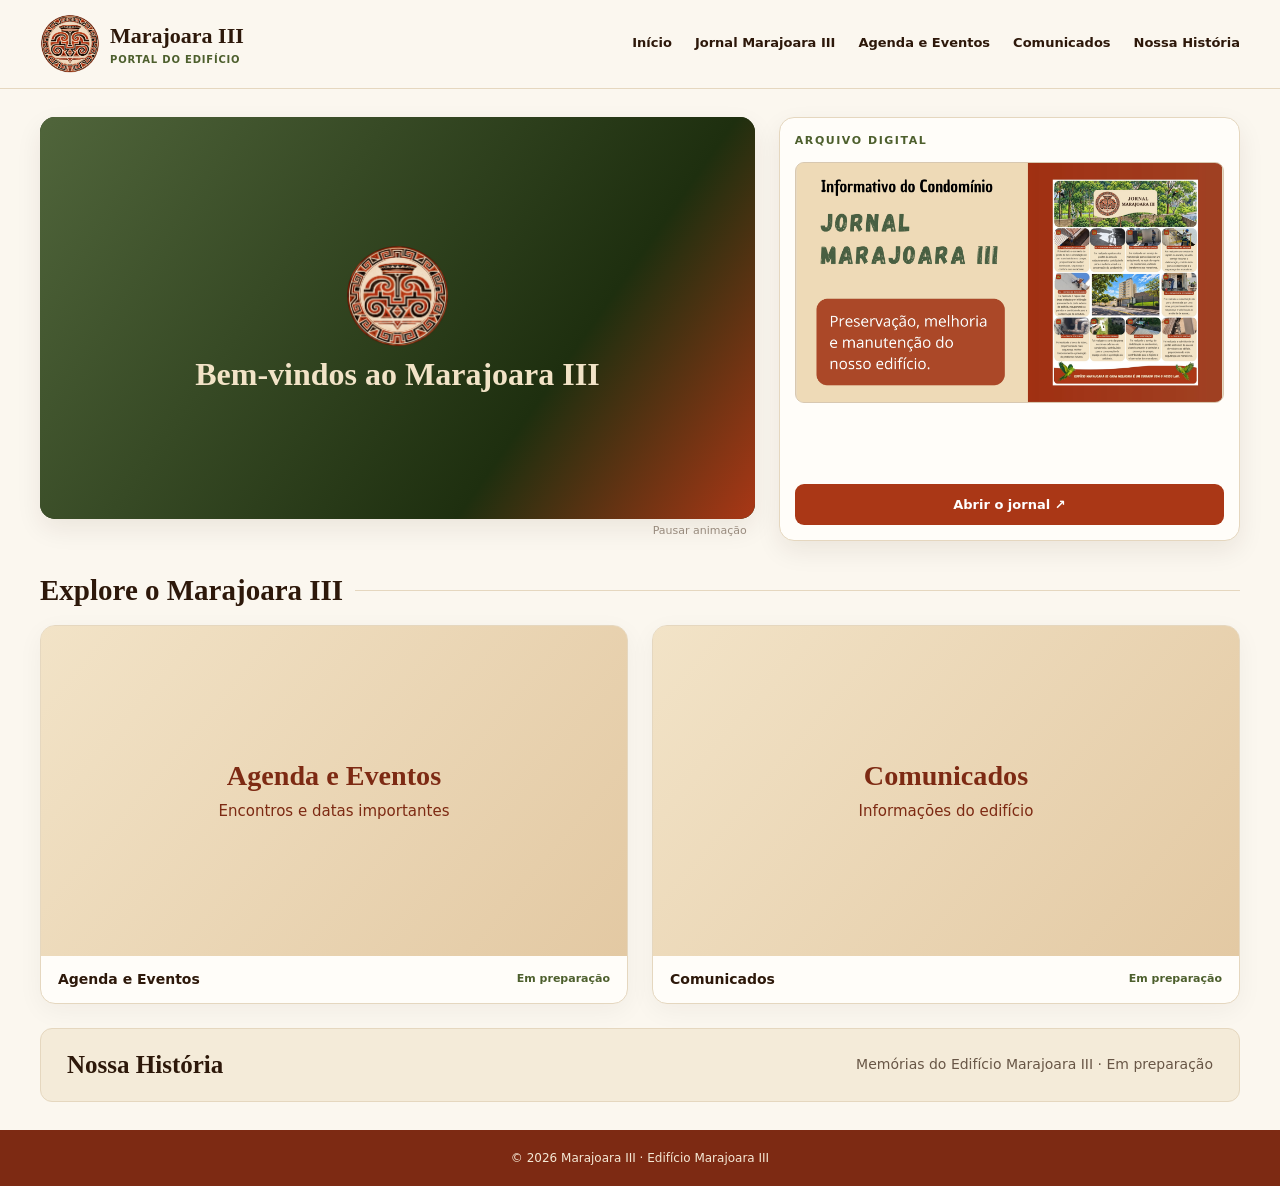
==== commit f3069441: "Update index.html" ====
--- a/index.html
+++ b/index.html
@@ -7,6 +7,7 @@
 <meta name="theme-color" content="#AA3716">
 <meta name="description" content="Marajoara III: jornal, agenda, comunicados e memórias do Edifício Marajoara III.">
 <title>Marajoara III | Portal do Edifício</title>
+
 <style>
 :root{
   --terra:#AA3716;
@@ -20,49 +21,71 @@
   --borda:#E5D7BF;
   --sombra:0 10px 26px #2D180A14;
 }
-*,*::before,*::after{box-sizing:border-box}
-html{scroll-behavior:smooth;scroll-padding-top:92px}
+
+*,*::before,*::after{
+  box-sizing:border-box;
+}
+
+html{
+  scroll-behavior:smooth;
+  scroll-padding-top:92px;
+}
+
 body{
   margin:0;
   background:var(--papel);
   color:var(--texto);
   font:16px/1.5 system-ui,-apple-system,"Segoe UI",sans-serif;
 }
+
 a{color:inherit}
 button{font:inherit;cursor:pointer}
-a:focus-visible,button:focus-visible{
+
+a:focus-visible,
+button:focus-visible{
   outline:3px solid var(--verde);
   outline-offset:3px;
 }
+
 [hidden]{display:none!important}
+
 .container{
   width:min(1120px,calc(100% - 30px));
   margin-inline:auto;
 }
+
 .sr-only{
   position:absolute;
-  width:1px;height:1px;
+  width:1px;
+  height:1px;
   overflow:hidden;
   clip-path:inset(50%);
   white-space:nowrap;
 }
+
 .skip{
   position:fixed;
-  top:-90px;left:12px;z-index:999;
+  top:-90px;
+  left:12px;
+  z-index:999;
   padding:9px 14px;
   background:var(--floresta);
-  color:white;border-radius:8px;
-}
+  color:white;
+  border-radius:8px;
+}
+
 .skip:focus{top:10px}
 
 /* CABEÇALHO */
 
 .cabecalho{
   position:sticky;
-  top:0;z-index:50;
+  top:0;
+  z-index:50;
   background:var(--papel);
   border-bottom:1px solid var(--borda);
 }
+
 .topo{
   min-height:78px;
   display:flex;
@@ -71,6 +94,7 @@
   gap:12px;
   position:relative;
 }
+
 .marca{
   display:flex;
   align-items:center;
@@ -78,19 +102,24 @@
   min-width:0;
   text-decoration:none;
 }
+
 .marca img{
-  width:54px;height:54px;
+  width:54px;
+  height:54px;
   object-fit:contain;
   flex:none;
 }
+
 .marca-texto{
   display:flex;
   flex-direction:column;
   line-height:1.15;
 }
+
 .marca-texto strong{
   font:bold 19px Georgia,serif;
 }
+
 .marca-texto small{
   margin-top:5px;
   color:var(--verde);
@@ -99,49 +128,64 @@
   letter-spacing:.08em;
   text-transform:uppercase;
 }
+
 .menu{
   display:flex;
   align-items:center;
   gap:19px;
 }
+
 .menu a{
   text-decoration:none;
   font-size:13px;
   font-weight:750;
 }
-.menu a:hover{color:var(--terra)}
+
+.menu a:hover{
+  color:var(--terra);
+}
+
+/* MENU HAMBÚRGUER */
+
 .hamburguer{
   display:none;
   align-items:center;
   justify-content:center;
   flex-direction:column;
   gap:5px;
-  width:45px;height:45px;
+  width:45px;
+  height:45px;
   flex:none;
   border:1px solid var(--borda);
   border-radius:10px;
   background:#FFFDF9;
 }
+
 .hamburguer span{
   display:block;
-  width:21px;height:2px;
+  width:21px;
+  height:2px;
   border-radius:3px;
   background:var(--terra2);
   transition:transform .2s,opacity .2s;
 }
+
 .hamburguer[aria-expanded=true] span:first-child{
   transform:translateY(7px) rotate(45deg);
 }
+
 .hamburguer[aria-expanded=true] span:nth-child(2){
   opacity:0;
 }
+
 .hamburguer[aria-expanded=true] span:last-child{
   transform:translateY(-7px) rotate(-45deg);
 }
 
-/* PROPORÇÃO 16:9 — SEM CORTES */
-
-.video-box,.imagem-box{
+/* BANNERS 16:9, SEM RECORTES */
+
+.video-box,
+.imagem-box{
   position:relative;
   display:block;
   width:100%;
@@ -150,7 +194,11 @@
   background:#E9DAC1;
   border-radius:12px;
 }
-.video-box{background:var(--floresta)}
+
+.video-box{
+  background:var(--floresta);
+}
+
 .video-fundo{
   position:absolute;
   inset:0;
@@ -161,10 +209,14 @@
   padding:14px;
   color:var(--creme);
   background:linear-gradient(
-    125deg,#50653B,var(--floresta) 70%,var(--terra)
+    125deg,
+    #50653B,
+    var(--floresta) 70%,
+    var(--terra)
   );
   text-align:center;
 }
+
 .video-fundo img{
   display:block;
   width:clamp(48px,10vw,105px);
@@ -172,20 +224,26 @@
   aspect-ratio:1;
   object-fit:contain;
 }
+
 .video-fundo strong{
   font:bold clamp(16px,3.2vw,32px) Georgia,serif;
 }
+
 .video-box video{
   position:absolute;
   inset:0;
-  width:100%;height:100%;
+  width:100%;
+  height:100%;
   object-fit:contain;
   opacity:0;
   background:var(--floresta);
 }
-.video-box video.pronto{opacity:1}
-
-/* PAUSA DISCRETA FORA DO BANNER */
+
+.video-box video.pronto{
+  opacity:1;
+}
+
+/* CONTROLE DISCRETO DO VÍDEO */
 
 .video-acao{
   display:flex;
@@ -193,6 +251,7 @@
   margin-top:3px;
   min-height:19px;
 }
+
 .video-acao button{
   padding:1px 3px;
   background:none;
@@ -201,15 +260,19 @@
   font-size:11px;
   opacity:.65;
 }
+
 .video-acao button:hover,
 .video-acao button:focus-visible{
   opacity:1;
   text-decoration:underline;
 }
 
-/* PORTAL COMPACTO */
-
-.conteudo{padding:12px 0 25px}
+/* JORNAL */
+
+.conteudo{
+  padding:12px 0 25px;
+}
+
 .jornal-link{
   display:block;
   text-decoration:none;
@@ -217,24 +280,30 @@
   box-shadow:var(--sombra);
   transition:transform .2s,box-shadow .2s;
 }
+
 .jornal-link:hover{
   transform:translateY(-2px);
   box-shadow:0 14px 30px #2D180A22;
 }
+
 .imagem-box{
   border:1px solid #D8C8B1;
 }
+
 .imagem-box img{
   position:absolute;
   inset:0;
   display:block;
-  width:100%;height:100%;
+  width:100%;
+  height:100%;
   object-fit:contain;
   opacity:0;
 }
+
 .imagem-box img.carregada{
   opacity:1;
 }
+
 .imagem-fundo{
   position:absolute;
   inset:0;
@@ -243,17 +312,22 @@
   gap:8px;
   padding:15px;
   background:linear-gradient(
-    130deg,#F2E3C7,#E3C9A3
+    130deg,
+    #F2E3C7,
+    #E3C9A3
   );
   color:var(--terra2);
   text-align:center;
 }
+
 .imagem-fundo strong{
   font:bold clamp(19px,3vw,34px)/1.2 Georgia,serif;
 }
+
 .imagem-fundo small{
   font-size:clamp(11px,1.5vw,15px);
 }
+
 .link-discreto{
   display:block;
   margin:7px 2px 0;
@@ -263,18 +337,26 @@
   font-weight:750;
   text-decoration:none;
 }
-.link-discreto:hover{text-decoration:underline}
+
+.link-discreto:hover{
+  text-decoration:underline;
+}
+
+/* AGENDA E COMUNICADOS */
+
 .secao-titulo{
   display:flex;
   align-items:center;
   gap:12px;
   margin:22px 0 12px;
 }
+
 .secao-titulo h2{
   margin:0;
   font:bold clamp(22px,3vw,29px) Georgia,serif;
   line-height:1.2;
 }
+
 .secao-titulo::after{
   content:"";
   height:1px;
@@ -282,13 +364,12 @@
   flex:1;
 }
 
-/* AGENDA E COMUNICADOS */
-
 .grade{
   display:grid;
   grid-template-columns:repeat(2,minmax(0,1fr));
   gap:16px;
 }
+
 .tile{
   min-width:0;
   overflow:hidden;
@@ -296,13 +377,16 @@
   border:1px solid var(--borda);
   border-radius:12px;
 }
+
 .tile .imagem-box{
   border:0;
   border-radius:0;
 }
+
 .tile .imagem-fundo strong{
   font-size:clamp(18px,2.2vw,29px);
 }
+
 .tile-legenda{
   display:flex;
   align-items:center;
@@ -312,14 +396,18 @@
   padding:11px 14px;
   font-size:13px;
 }
-.tile-legenda strong{font-weight:800}
+
+.tile-legenda strong{
+  font-weight:800;
+}
+
 .estado{
   color:var(--verde);
   font-size:11px;
   font-weight:750;
 }
 
-/* HISTÓRIA RESUMIDA */
+/* NOSSA HISTÓRIA */
 
 .historia{
   margin:14px 0 25px;
@@ -333,15 +421,18 @@
   flex-wrap:wrap;
   gap:6px 14px;
 }
+
 .historia h2{
   margin:0;
   font:bold clamp(19px,2.4vw,25px) Georgia,serif;
 }
+
 .historia p{
   margin:0;
   color:var(--suave);
   font-size:13px;
 }
+
 footer{
   background:var(--terra2);
   color:#F5E8D5;
@@ -350,15 +441,20 @@
   font-size:12px;
 }
 
-/* MENU MOBILE JUSTINHO */
+/* MENU MOBILE COMPACTO */
 
 @media(max-width:900px){
-  .hamburguer{display:flex}
+
+  .hamburguer{
+    display:flex;
+  }
+
   .menu{
     display:none;
     position:absolute;
     z-index:60;
-    top:100%;right:0;
+    top:100%;
+    right:0;
     width:max-content;
     max-width:calc(100vw - 28px);
     max-height:calc(100dvh - 85px);
@@ -372,7 +468,11 @@
     border-radius:0 0 12px 12px;
     box-shadow:var(--sombra);
   }
-  .menu.aberto{display:flex}
+
+  .menu.aberto{
+    display:flex;
+  }
+
   .menu a{
     display:flex;
     align-items:center;
@@ -386,6 +486,7 @@
     color:var(--terra2);
     font-size:14px;
   }
+
   .menu a:hover,
   .menu a:focus-visible{
     background:var(--creme);
@@ -393,73 +494,275 @@
   }
 }
 
-/* ALINHAMENTO NO CELULAR */
+/* CELULARES */
 
 @media(max-width:650px){
+
   .grade{
     grid-template-columns:1fr;
     gap:12px;
   }
-  .secao-titulo{margin-top:19px}
+
+  .secao-titulo{
+    margin-top:19px;
+  }
 }
 
 @media(max-width:500px){
+
   .container{
     width:calc(100% - 28px);
   }
+
   .topo{
     min-height:72px;
     gap:8px;
   }
-  .marca{gap:8px}
+
+  .marca{
+    gap:8px;
+  }
+
   .marca img{
-    width:47px;height:47px;
-  }
+    width:47px;
+    height:47px;
+  }
+
   .marca-texto strong{
     font-size:17px;
   }
+
   .marca-texto small{
     font-size:9px;
   }
-  .video-box,.imagem-box{
+
+  .video-box,
+  .imagem-box{
     border-radius:9px;
   }
+
   .conteudo{
     padding:8px 0 17px;
   }
+
   .secao-titulo{
     margin:18px 0 10px;
   }
+
   .historia{
     margin:12px 0 18px;
     padding:14px;
   }
+
   .tile .imagem-box{
     border-radius:0;
   }
 }
 
+/* ACESSIBILIDADE */
+
 @media(prefers-reduced-motion:reduce){
-  html{scroll-behavior:auto}
+  html{
+    scroll-behavior:auto;
+  }
+
   *,*::before,*::after{
     transition:none!important;
     animation:none!important;
   }
 }
+
+/* =====================================
+   NOVO LAYOUT PARA DESKTOP
+   A PARTIR DE 901 PIXELS
+   ===================================== */
+
+@media(min-width:901px){
+
+  .container{
+    width:min(1200px,calc(100% - 64px));
+  }
+
+  /* Cabeçalho mais elegante */
+
+  .topo{
+    min-height:88px;
+  }
+
+  .marca img{
+    width:60px;
+    height:60px;
+  }
+
+  .marca-texto strong{
+    font-size:22px;
+  }
+
+  .menu{
+    gap:23px;
+  }
+
+  .menu a{
+    padding:9px 0;
+    font-size:13px;
+    border-bottom:2px solid transparent;
+    transition:color .18s,border-color .18s;
+  }
+
+  .menu a:hover,
+  .menu a:focus-visible{
+    color:var(--terra);
+    border-bottom-color:var(--terra);
+  }
+
+  /* Vídeo e jornal lado a lado */
+
+  main > .container{
+    display:grid;
+    grid-template-columns:
+      minmax(0,1.55fr)
+      minmax(0,1fr);
+    align-items:stretch;
+    column-gap:24px;
+    row-gap:24px;
+    padding-top:28px;
+  }
+
+  main > .container > section:first-of-type{
+    min-width:0;
+    padding-top:0!important;
+  }
+
+  .video-box{
+    border-radius:15px;
+    box-shadow:var(--sombra);
+  }
+
+  .video-acao{
+    padding-right:5px;
+  }
+
+  /* Jornal em cartão de destaque */
+
+  #jornal{
+    display:flex;
+    flex-direction:column;
+    min-width:0;
+    margin:0;
+    padding:15px;
+    gap:12px;
+    background:#FFFDF9;
+    border:1px solid var(--borda);
+    border-radius:15px;
+    box-shadow:var(--sombra);
+  }
+
+  #jornal::before{
+    content:'ARQUIVO DIGITAL';
+    display:block;
+    color:var(--verde);
+    font-size:11px;
+    font-weight:850;
+    letter-spacing:.14em;
+  }
+
+  #jornal .jornal-link,
+  #jornal .imagem-box{
+    border-radius:9px;
+    box-shadow:none;
+  }
+
+  #jornal .link-discreto{
+    display:block;
+    margin:auto 0 0;
+    padding:11px 15px;
+    background:var(--terra);
+    color:#fff;
+    border-radius:9px;
+    text-align:center;
+    font-size:13px;
+    font-weight:800;
+    transition:background .18s;
+  }
+
+  #jornal .link-discreto:hover{
+    background:var(--terra2);
+    text-decoration:none;
+  }
+
+  /* Segunda faixa: Agenda e Comunicados */
+
+  main > .container > section:nth-of-type(3){
+    grid-column:1/-1;
+    min-width:0;
+  }
+
+  .secao-titulo{
+    margin:8px 0 17px;
+  }
+
+  .secao-titulo h2{
+    font-size:29px;
+  }
+
+  .grade{
+    gap:24px;
+  }
+
+  .tile{
+    border-radius:15px;
+    box-shadow:0 7px 26px #2D180A0C;
+  }
+
+  .tile .imagem-box{
+    border-radius:0;
+  }
+
+  .tile-legenda{
+    padding:13px 17px;
+    font-size:14px;
+  }
+
+  /* História em faixa discreta */
+
+  #historia{
+    grid-column:1/-1;
+    margin:0 0 28px;
+    padding:22px 26px;
+  }
+
+  #historia h2{
+    font-size:25px;
+  }
+
+  #historia p{
+    font-size:14px;
+  }
+
+  footer{
+    padding:19px;
+  }
+}
+
 </style>
 </head>
 
 <body>
+
 <a class="skip" href="#conteudo">
   Ir para o conteúdo
 </a>
 
+<!-- CABEÇALHO -->
+
 <header class="cabecalho" id="inicio">
   <div class="container topo">
 
-    <a class="marca" href="#inicio"
-       aria-label="Marajoara III, início">
-
+    <a
+      class="marca"
+      href="#inicio"
+      aria-label="Marajoara III, início"
+    >
       <img
         src="assets/Logo-canto.png"
         width="57"
@@ -510,7 +813,7 @@
 
   <div class="container">
 
-    <!-- VÍDEO DE APRESENTAÇÃO -->
+    <!-- VÍDEO DE BOAS-VINDAS -->
 
     <section
       aria-label="Apresentação do Edifício Marajoara III"
@@ -526,7 +829,10 @@
             height="100"
             alt=""
           >
-          <strong>Bem-vindos ao Marajoara III</strong>
+
+          <strong>
+            Bem-vindos ao Marajoara III
+          </strong>
         </div>
 
         <video
@@ -558,7 +864,7 @@
 
     </section>
 
-    <!-- JORNAL: O BANNER JÁ É A CHAMADA -->
+    <!-- BANNER DO JORNAL -->
 
     <section
       class="conteudo"
@@ -575,11 +881,14 @@
         href="jornal.html"
         aria-label="Abrir o Jornal Marajoara III"
       >
+
         <span class="imagem-box">
 
           <span class="imagem-fundo">
             <strong>Jornal Marajoara III</strong>
-            <small>Notícias, melhorias e memória do edifício</small>
+            <small>
+              Notícias, melhorias e memória do edifício
+            </small>
           </span>
 
           <img
@@ -612,13 +921,17 @@
 
       <div class="grade">
 
+        <!-- AGENDA -->
+
         <article class="tile" id="agenda">
 
           <div class="imagem-box">
 
             <div class="imagem-fundo">
               <strong>Agenda e Eventos</strong>
-              <small>Encontros e datas importantes</small>
+              <small>
+                Encontros e datas importantes
+              </small>
             </div>
 
             <img
@@ -634,10 +947,14 @@
 
           <div class="tile-legenda">
             <strong>Agenda e Eventos</strong>
-            <span class="estado">Em preparação</span>
+            <span class="estado">
+              Em preparação
+            </span>
           </div>
 
         </article>
+
+        <!-- COMUNICADOS -->
 
         <article class="tile" id="comunicados">
 
@@ -645,7 +962,9 @@
 
             <div class="imagem-fundo">
               <strong>Comunicados</strong>
-              <small>Informações do edifício</small>
+              <small>
+                Informações do edifício
+              </small>
             </div>
 
             <img
@@ -661,7 +980,9 @@
 
           <div class="tile-legenda">
             <strong>Comunicados</strong>
-            <span class="estado">Em preparação</span>
+            <span class="estado">
+              Em preparação
+            </span>
           </div>
 
         </article>
@@ -669,7 +990,7 @@
       </div>
     </section>
 
-    <!-- HISTÓRIA DISCRETA -->
+    <!-- NOSSA HISTÓRIA -->
 
     <section
       class="historia"
@@ -690,6 +1011,8 @@
   </div>
 </main>
 
+<!-- RODAPÉ -->
+
 <footer>
   © <span id="ano">2026</span>
   Marajoara III · Edifício Marajoara III
@@ -702,12 +1025,13 @@
 
 $('ano').textContent = new Date().getFullYear();
 
-// MENU
+/* MENU RESPONSIVO */
 
 const botao = $('hamburguer');
 const menu = $('menu-principal');
 
 function abrirMenu(aberto) {
+
   menu.classList.toggle('aberto', aberto);
 
   botao.setAttribute(
@@ -732,15 +1056,18 @@
 });
 
 document.addEventListener('click', e => {
+
   if (
     !menu.contains(e.target) &&
     !botao.contains(e.target)
   ) {
     abrirMenu(false);
   }
+
 });
 
 document.addEventListener('keydown', e => {
+
   if (
     e.key === 'Escape' &&
     botao.getAttribute('aria-expanded') === 'true'
@@ -748,17 +1075,19 @@
     abrirMenu(false);
     botao.focus();
   }
+
 });
 
 window.addEventListener('resize', () => {
   if (innerWidth > 900) abrirMenu(false);
 });
 
-// CAPAS 16:9 — SEM IMAGENS QUEBRADAS
+/* CARREGAMENTO DOS BANNERS */
 
 document.querySelectorAll('.imagem-box img').forEach(img => {
 
   const pronto = () => {
+
     img.classList.add('carregada');
 
     const fundo =
@@ -768,18 +1097,30 @@
   };
 
   if (img.complete && img.naturalWidth > 0) {
+
     pronto();
+
   } else {
-    img.addEventListener('load', pronto, {once:true});
-  }
-
-  img.addEventListener('error', () => {
-    img.hidden = true;
-  }, {once:true});
+
+    img.addEventListener(
+      'load',
+      pronto,
+      {once:true}
+    );
+
+  }
+
+  img.addEventListener(
+    'error',
+    () => {
+      img.hidden = true;
+    },
+    {once:true}
+  );
 
 });
 
-// VÍDEO
+/* VÍDEO PRINCIPAL */
 
 const video = $('banner-video');
 const controle = $('controle-video');
@@ -789,6 +1130,7 @@
 ).matches;
 
 function atualizarVideo() {
+
   const tocando = !video.paused && !video.ended;
 
   controle.textContent = tocando
@@ -799,6 +1141,7 @@
     'aria-label',
     controle.textContent
   );
+
 }
 
 video.addEventListener('playing', () => {
@@ -806,7 +1149,10 @@
   atualizarVideo();
 });
 
-video.addEventListener('pause', atualizarVideo);
+video.addEventListener(
+  'pause',
+  atualizarVideo
+);
 
 video.addEventListener('error', () => {
   video.classList.remove('pronto');
@@ -814,21 +1160,32 @@
 });
 
 controle.addEventListener('click', () => {
+
   if (video.paused) {
+
     video.play().catch(atualizarVideo);
+
   } else {
+
     video.pause();
-  }
+
+  }
+
 });
 
 if (reducao) {
+
   video.autoplay = false;
   video.pause();
+
 } else {
+
   video.play().catch(atualizarVideo);
+
 }
 
 atualizarVideo();
+
 </script>
 
 </body>
